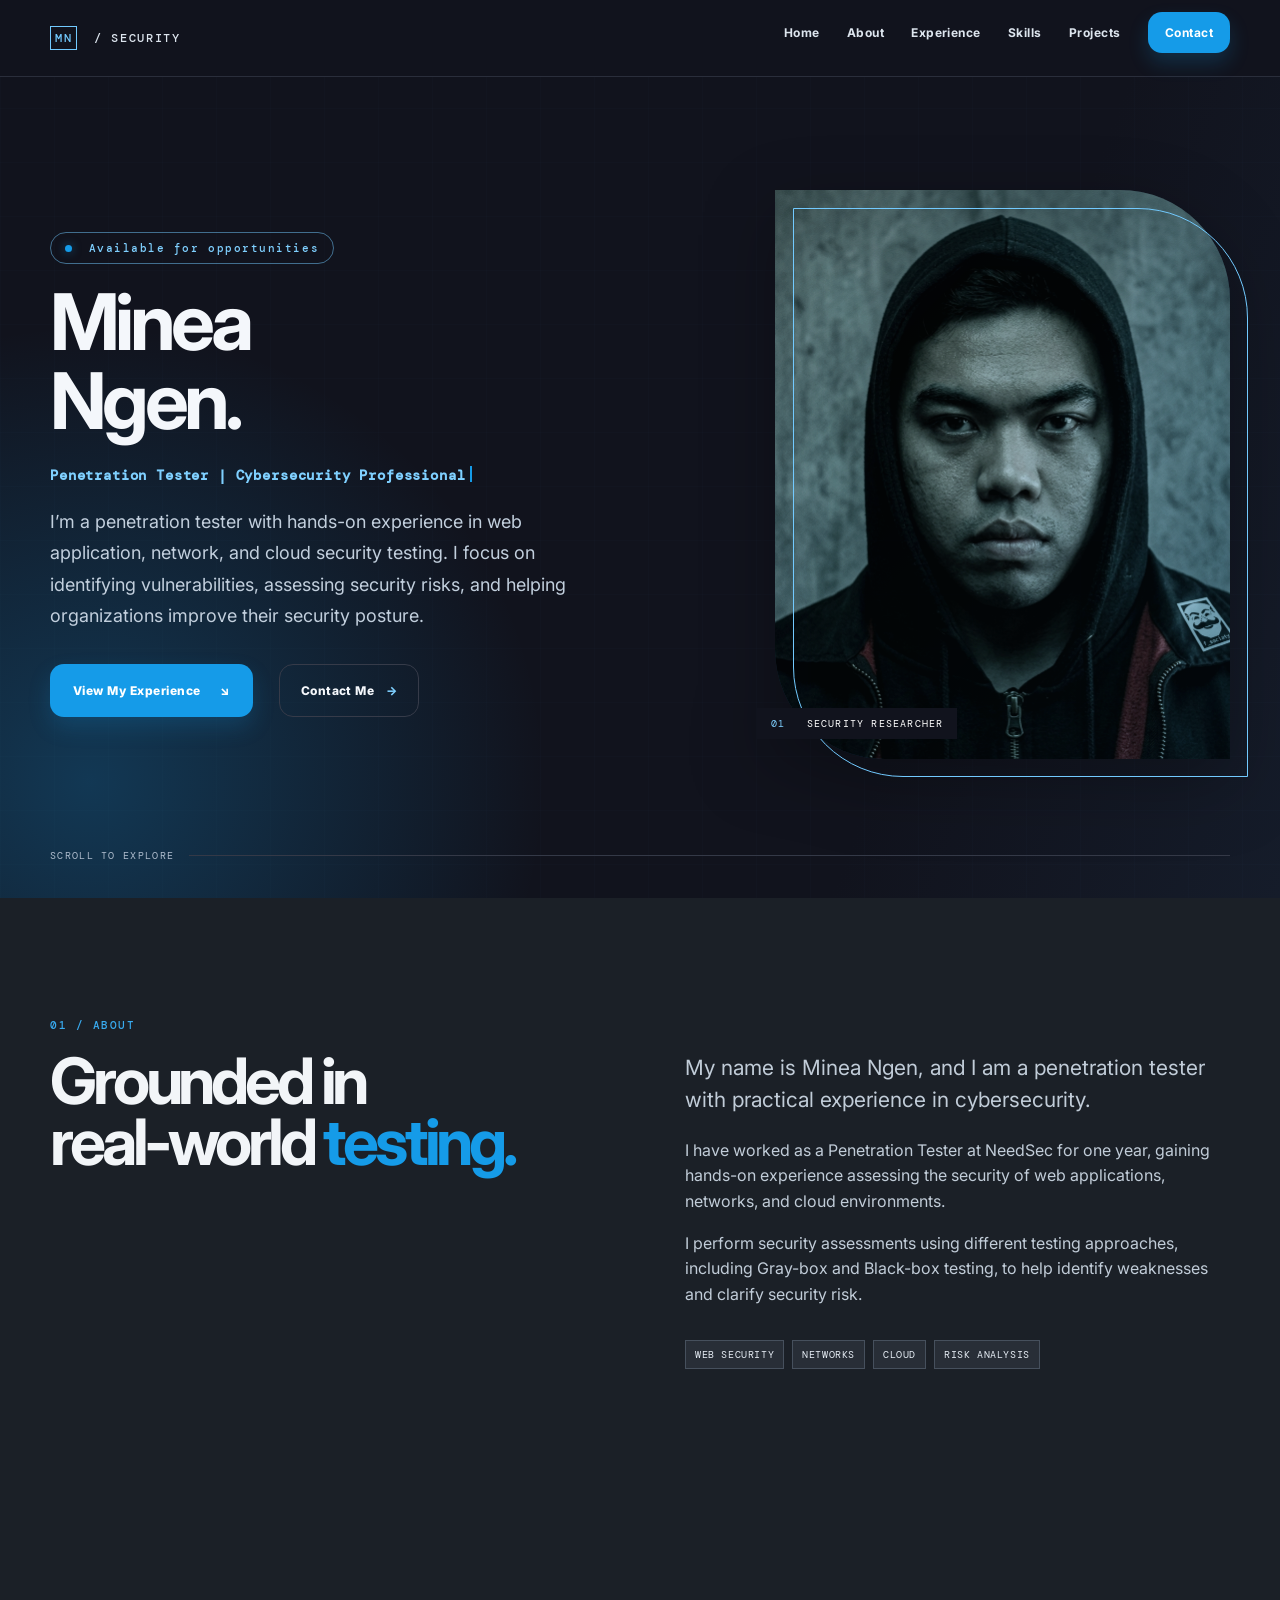
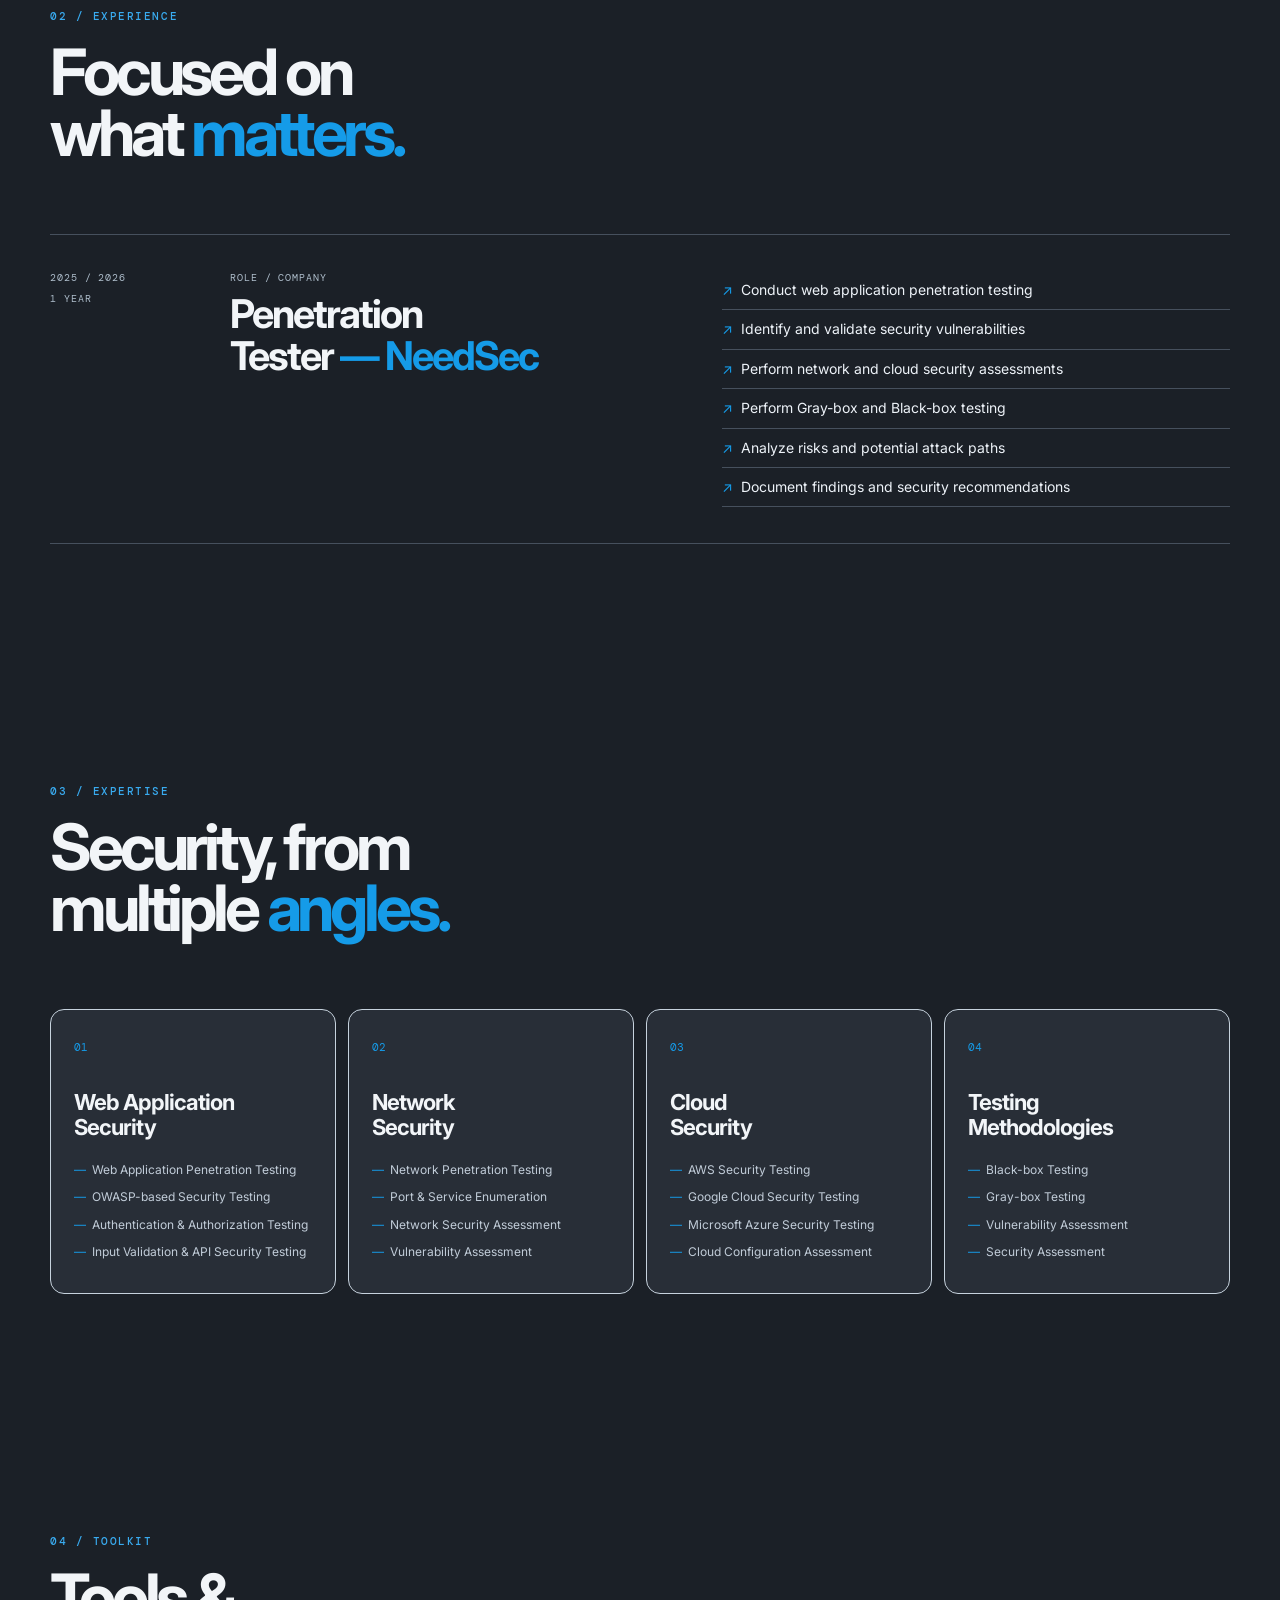
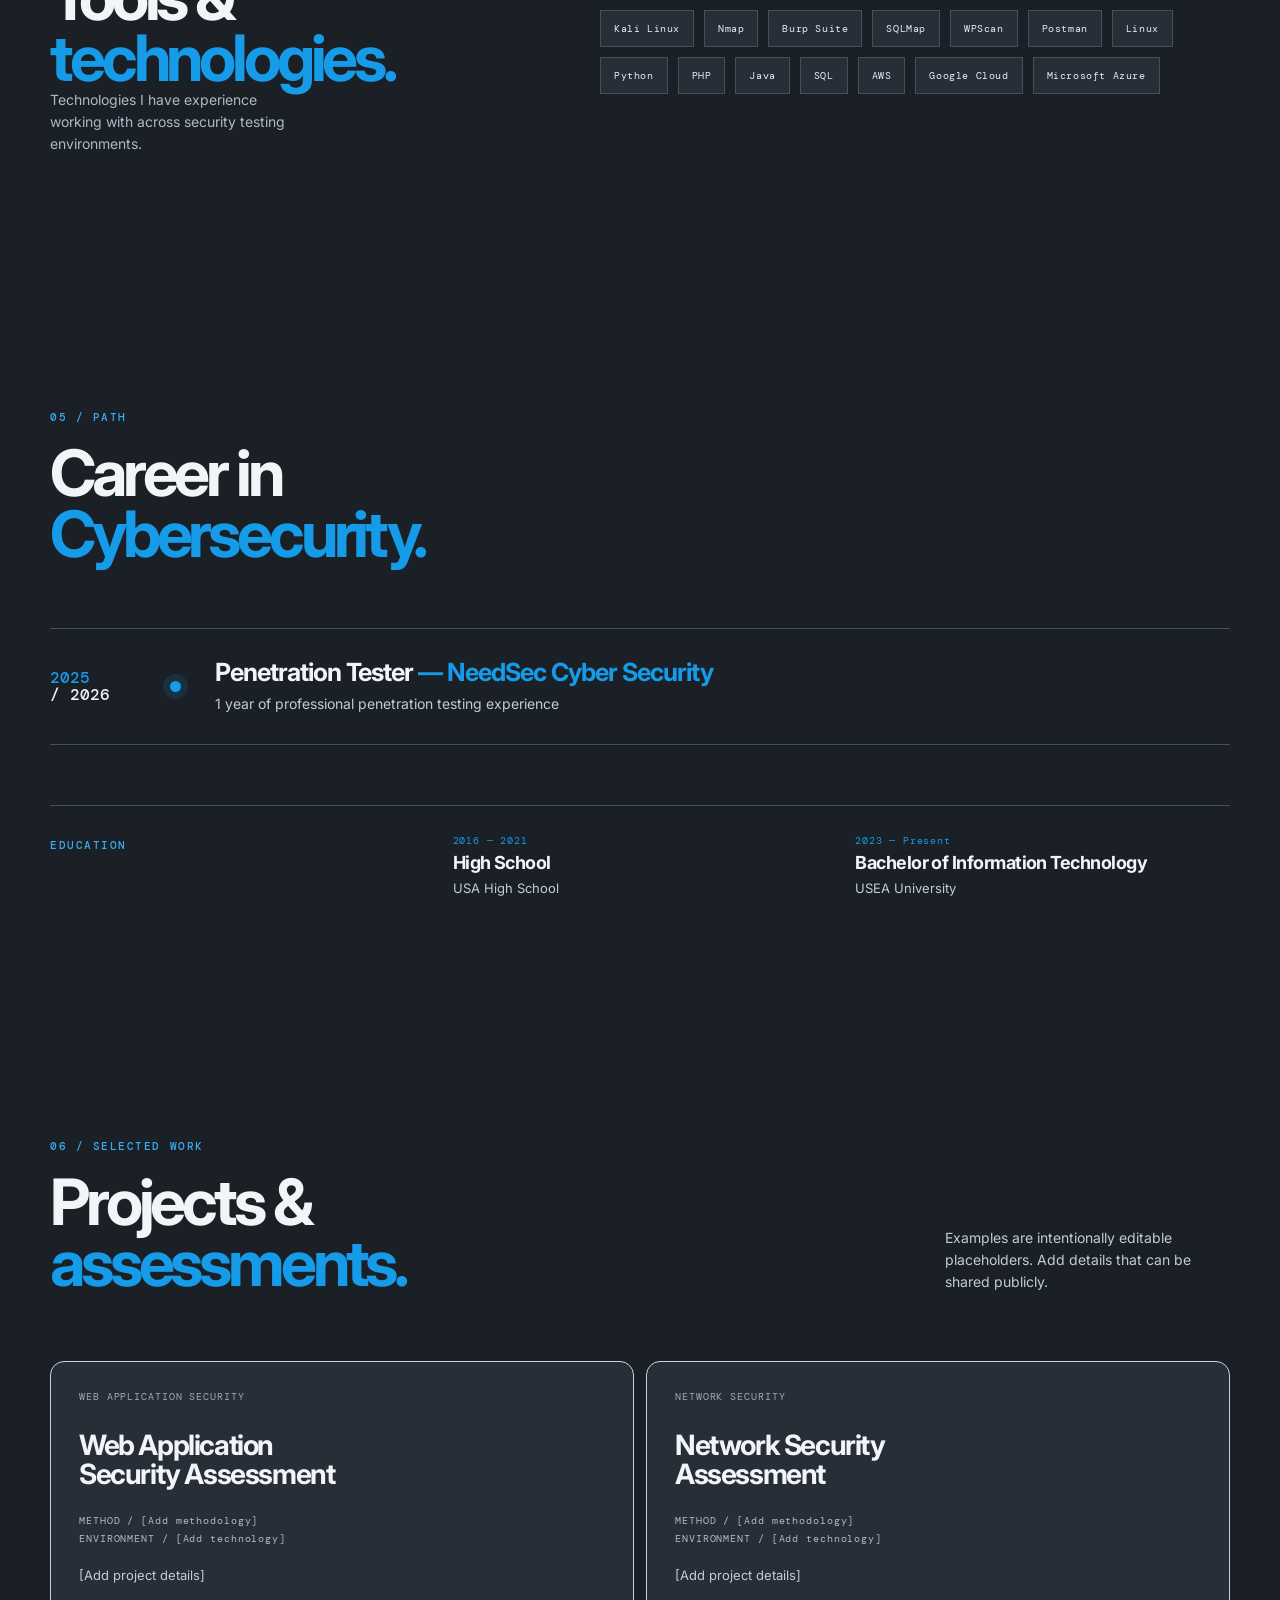
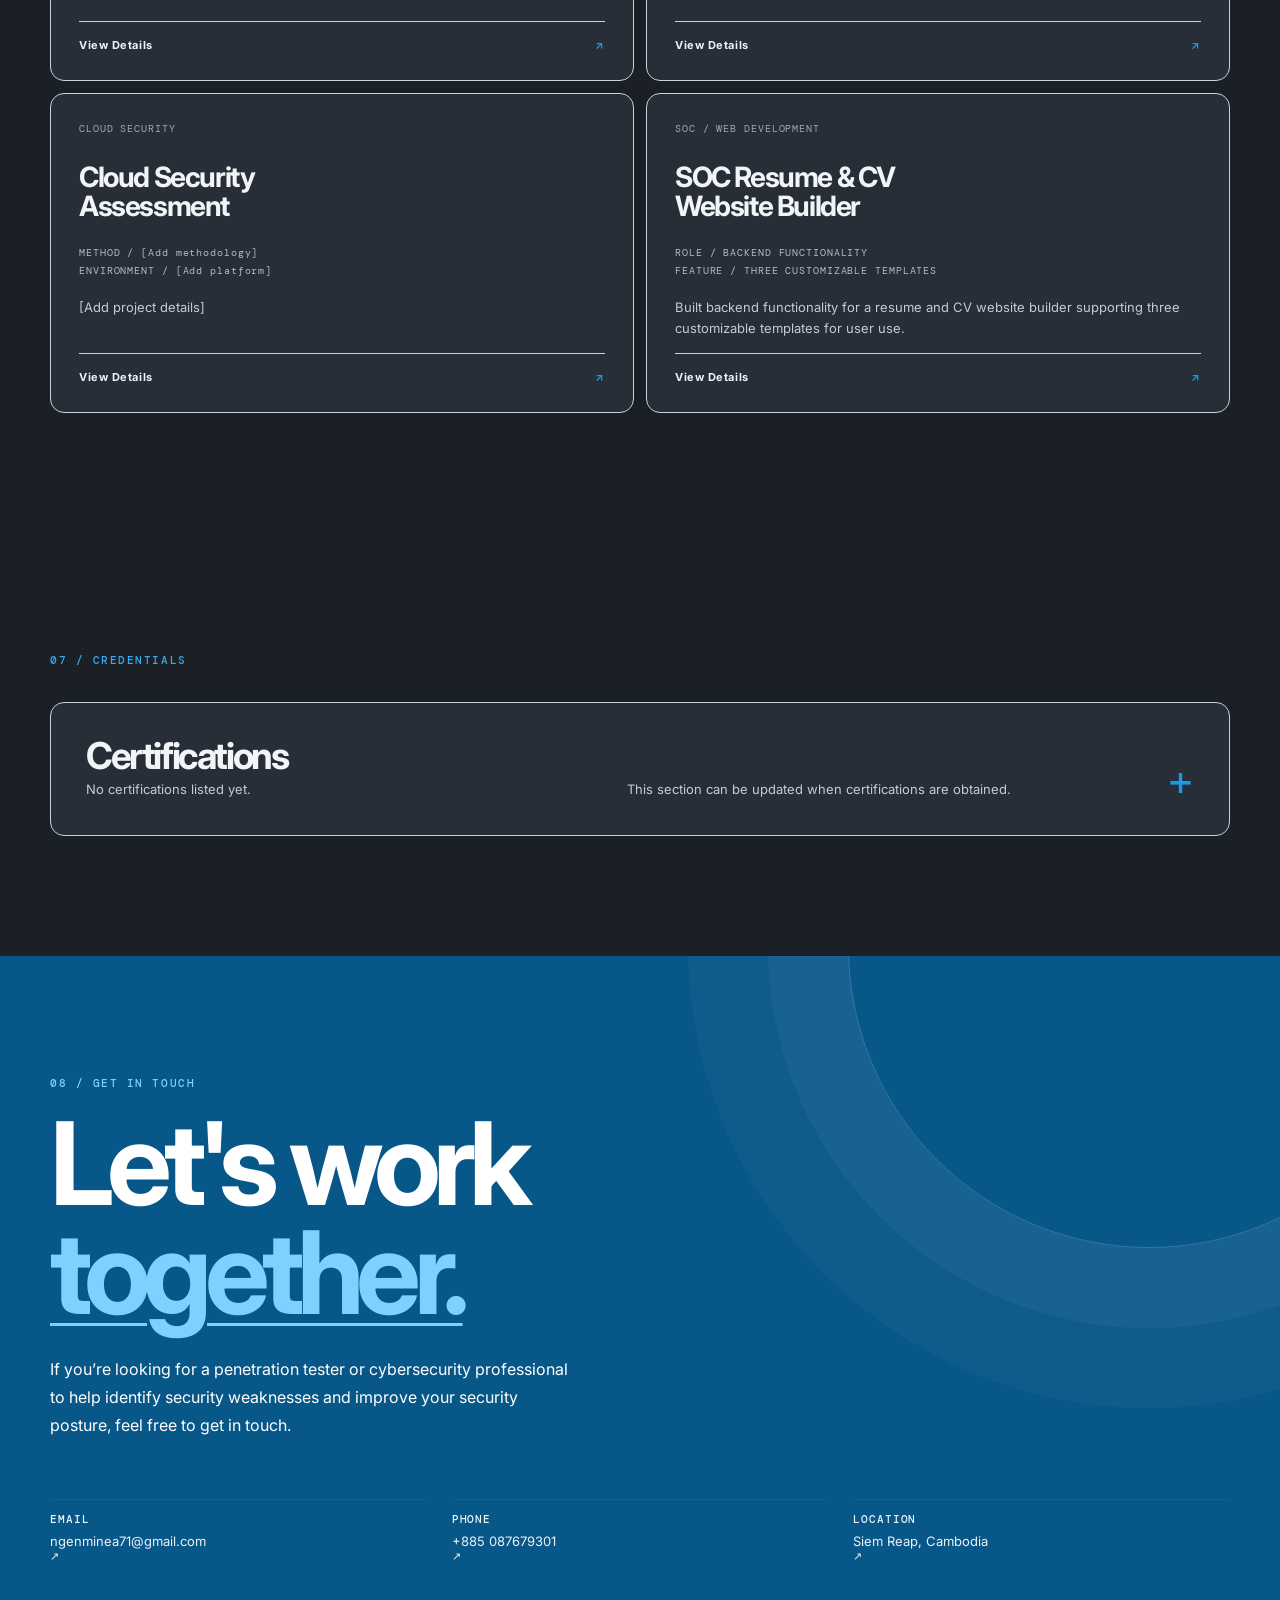
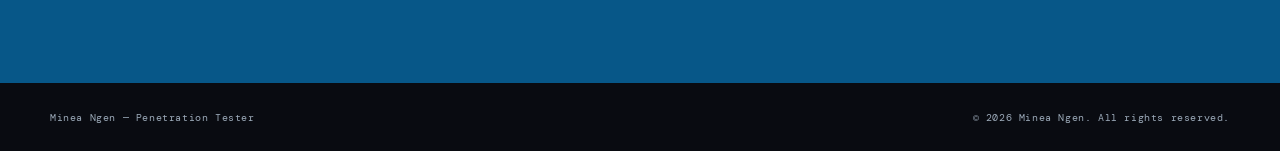
==== index.html @ e543f8f2 "Initial commit" ====
<!doctype html>
<html lang="en">
<head>
  <meta charset="utf-8">
  <meta name="viewport" content="width=device-width, initial-scale=1">
  <meta name="description" content="Minea Ngen — Penetration Tester and Cybersecurity Professional.">
  <title>Minea Ngen | Penetration Tester</title>
  <link rel="preconnect" href="https://fonts.googleapis.com">
  <link rel="preconnect" href="https://fonts.gstatic.com" crossorigin>
  <link href="https://fonts.googleapis.com/css2?family=DM+Mono:wght@400;500&family=Inter:wght@400;500;600;700;800&display=swap" rel="stylesheet">
  <link rel="stylesheet" href="css/style.css">
</head>
<body>
  <a class="skip-link" href="#main">Skip to content</a>
  <header class="site-header">
    <nav class="nav container" aria-label="Primary navigation">
      <a class="brand" href="#home" aria-label="Minea Ngen home"><span>MN</span> / SECURITY</a>
      <button class="menu-toggle" aria-expanded="false" aria-controls="nav-links"><span></span><span></span><span></span><span class="sr-only">Open navigation</span></button>
      <div class="nav-links" id="nav-links">
        <a class="active" href="index.html">Home</a><a href="about/">About</a><a href="experience/">Experience</a><a href="skills/">Skills</a><a href="projects/">Projects</a><a href="contact/">Contact</a>
      </div>
    </nav>
  </header>

  <main id="main">
    <section id="home" class="hero">
      <div class="hero-grid container">
        <div class="hero-copy reveal">
          <p class="eyebrow"><span class="status-dot"></span> Available for opportunities</p>
          <h1>Minea<br><em>Ngen.</em></h1>
          <p class="role"><span id="typed-role">Penetration Tester</span><span class="cursor" aria-hidden="true"></span></p>
          <p class="intro">I’m a penetration tester with hands-on experience in web application, network, and cloud security testing. I focus on identifying vulnerabilities, assessing security risks, and helping organizations improve their security posture.</p>
          <div class="hero-actions"><a class="button primary" href="#experience">View My Experience <span>↘</span></a><a class="button text-button" href="#contact">Contact Me <span>→</span></a></div>
        </div>
        <figure class="analyst-photo reveal">
          <img src="assets/minea-ngen-portrait.jpg" alt="Minea Ngen, Penetration Tester">
          <figcaption><span>01</span> SECURITY RESEARCHER</figcaption>
        </figure>
      </div>
      <div class="hero-rule container"><span>SCROLL TO EXPLORE</span><i></i></div>
    </section>

    <section id="about" class="section about"><div class="container split">
      <div class="section-heading reveal"><p class="eyebrow">01 / ABOUT</p><h2>Grounded in<br>real-world <em>testing.</em></h2></div>
      <div class="about-content reveal"><p class="lead">My name is Minea Ngen, and I am a penetration tester with practical experience in cybersecurity.</p><p>I have worked as a Penetration Tester at NeedSec for one year, gaining hands-on experience assessing the security of web applications, networks, and cloud environments.</p><p>I perform security assessments using different testing approaches, including Gray-box and Black-box testing, to help identify weaknesses and clarify security risk.</p><div class="about-tags"><span>WEB SECURITY</span><span>NETWORKS</span><span>CLOUD</span><span>RISK ANALYSIS</span></div></div>
    </div></section>

    <section id="experience" class="section surface"><div class="container">
      <div class="section-heading reveal"><p class="eyebrow">02 / EXPERIENCE</p><h2>Focused on<br>what <em>matters.</em></h2></div>
      <article class="experience-card reveal"><div class="experience-meta"><span>2025 / 2026</span><span>1 YEAR</span></div><div class="experience-title"><p class="mono">ROLE / COMPANY</p><h3>Penetration<br>Tester <em>— NeedSec</em></h3></div><ul class="responsibilities"><li>Conduct web application penetration testing</li><li>Identify and validate security vulnerabilities</li><li>Perform network and cloud security assessments</li><li>Perform Gray-box and Black-box testing</li><li>Analyze risks and potential attack paths</li><li>Document findings and security recommendations</li></ul></article>
    </div></section>

    <section id="skills" class="section"><div class="container"><div class="section-heading reveal"><p class="eyebrow">03 / EXPERTISE</p><h2>Security, from<br>multiple <em>angles.</em></h2></div>
      <div class="skills-grid">
        <article class="skill-card reveal"><span class="card-number">01</span><h3>Web Application<br>Security</h3><ul><li>Web Application Penetration Testing</li><li>OWASP-based Security Testing</li><li>Authentication &amp; Authorization Testing</li><li>Input Validation &amp; API Security Testing</li></ul></article>
        <article class="skill-card reveal"><span class="card-number">02</span><h3>Network<br>Security</h3><ul><li>Network Penetration Testing</li><li>Port &amp; Service Enumeration</li><li>Network Security Assessment</li><li>Vulnerability Assessment</li></ul></article>
        <article class="skill-card reveal"><span class="card-number">03</span><h3>Cloud<br>Security</h3><ul><li>AWS Security Testing</li><li>Google Cloud Security Testing</li><li>Microsoft Azure Security Testing</li><li>Cloud Configuration Assessment</li></ul></article>
        <article class="skill-card reveal"><span class="card-number">04</span><h3>Testing<br>Methodologies</h3><ul><li>Black-box Testing</li><li>Gray-box Testing</li><li>Vulnerability Assessment</li><li>Security Assessment</li></ul></article>
      </div>
    </div></section>

    <section class="section tools surface"><div class="container"><div class="tools-intro reveal"><p class="eyebrow">04 / TOOLKIT</p><h2>Tools &amp;<br><em>technologies.</em></h2><p>Technologies I have experience working with across security testing environments.</p></div><div class="tool-list reveal"><span>Kali Linux</span><span>Nmap</span><span>Burp Suite</span><span>SQLMap</span><span>WPScan</span><span>Postman</span><span>Linux</span><span>Python</span><span>PHP</span><span>Java</span><span>SQL</span><span>AWS</span><span>Google Cloud</span><span>Microsoft Azure</span></div></div></section>

    <section class="section career"><div class="container"><div class="section-heading reveal"><p class="eyebrow">05 / PATH</p><h2>Career in<br><em>Cybersecurity.</em></h2></div><div class="career-line reveal"><div class="career-year">2025<br><span>/ 2026</span></div><div class="line-dot"></div><div><h3>Penetration Tester <em>— NeedSec Cyber Security</em></h3><p>1 year of professional penetration testing experience</p></div></div><div class="education-grid reveal"><p class="eyebrow">EDUCATION</p><div><p class="education-year">2016 — 2021</p><h3>High School</h3><p>USA High School</p></div><div><p class="education-year">2023 — Present</p><h3>Bachelor of Information Technology</h3><p>USEA University</p></div></div></div></section>

    <section id="projects" class="section surface"><div class="container"><div class="section-heading row-heading reveal"><div><p class="eyebrow">06 / SELECTED WORK</p><h2>Projects &amp;<br><em>assessments.</em></h2></div><p>Examples are intentionally editable placeholders. Add details that can be shared publicly.</p></div><div class="projects-grid">
      <article class="project-card reveal"><p class="project-type">WEB APPLICATION SECURITY</p><h3>Web Application<br>Security Assessment</h3><div class="project-info"><span>METHOD / [Add methodology]</span><span>ENVIRONMENT / [Add technology]</span></div><p>[Add project details]</p><button type="button" class="details-button" data-project="Web Application Security Assessment">View Details <span>↗</span></button></article>
      <article class="project-card reveal"><p class="project-type">NETWORK SECURITY</p><h3>Network Security<br>Assessment</h3><div class="project-info"><span>METHOD / [Add methodology]</span><span>ENVIRONMENT / [Add technology]</span></div><p>[Add project details]</p><button type="button" class="details-button" data-project="Network Security Assessment">View Details <span>↗</span></button></article>
      <article class="project-card reveal"><p class="project-type">CLOUD SECURITY</p><h3>Cloud Security<br>Assessment</h3><div class="project-info"><span>METHOD / [Add methodology]</span><span>ENVIRONMENT / [Add platform]</span></div><p>[Add project details]</p><button type="button" class="details-button" data-project="Cloud Security Assessment">View Details <span>↗</span></button></article>
      <article class="project-card reveal"><p class="project-type">SOC / WEB DEVELOPMENT</p><h3>SOC Resume &amp; CV<br>Website Builder</h3><div class="project-info"><span>ROLE / BACKEND FUNCTIONALITY</span><span>FEATURE / THREE CUSTOMIZABLE TEMPLATES</span></div><p>Built backend functionality for a resume and CV website builder supporting three customizable templates for user use.</p><button type="button" class="details-button" data-project="SOC Resume &amp; CV Website Builder">View Details <span>↗</span></button></article>
    </div></div></section>

    <section class="section certifications"><div class="container reveal"><p class="eyebrow">07 / CREDENTIALS</p><div class="cert-box"><div><h2>Certifications</h2><p>No certifications listed yet.</p></div><p>This section can be updated when certifications are obtained.</p><span class="cert-mark">+</span></div></div></section>
    <section id="contact" class="contact"><div class="container reveal"><p class="eyebrow">08 / GET IN TOUCH</p><h2>Let's work<br><em>together.</em></h2><p>If you’re looking for a penetration tester or cybersecurity professional to help identify security weaknesses and improve your security posture, feel free to get in touch.</p><div class="contact-links"><a href="mailto:ngenminea71@gmail.com">EMAIL <span>ngenminea71@gmail.com</span> ↗</a><a href="tel:+885087679301">PHONE <span>+885 087679301</span> ↗</a><a href="#contact">LOCATION <span>Siem Reap, Cambodia</span> ↗</a></div></div></section>
  </main>
  <footer><div class="container"><span>Minea Ngen — Penetration Tester</span><span>© 2026 Minea Ngen. All rights reserved.</span></div></footer>
  <dialog id="project-dialog"><button class="dialog-close" aria-label="Close dialog">×</button><p class="eyebrow">PROJECT DETAILS</p><h2 id="dialog-title">Project</h2><p>Project information is ready to be added. Replace the placeholder text in <code>index.html</code> with details that are appropriate to share publicly.</p></dialog>
  <script src="js/script.js"></script>
</body>
</html>
---- css/style.css ----
:root{--ink:#101614;--paper:#e9eee9;--muted:#9aa69e;--line:rgba(233,238,233,.16);--accent:#b7ff43;--accent-dark:#1b280a;--surface:#17201d;--mono:'DM Mono',monospace;--sans:'Manrope',sans-serif}*{box-sizing:border-box}html{scroll-behavior:smooth}body{margin:0;background:var(--ink);color:var(--paper);font-family:var(--sans);line-height:1.6}.container{width:min(1180px,calc(100% - 48px));margin:auto}.skip-link{position:fixed;top:-100px;left:16px;z-index:20;background:var(--accent);color:#111;padding:8px 12px}.skip-link:focus{top:16px}.site-header{position:fixed;z-index:10;top:0;width:100%;border-bottom:1px solid transparent;background:linear-gradient(to bottom,rgba(16,22,20,.96),rgba(16,22,20,.75) 72%,transparent);transition:.25s}.site-header.scrolled{border-color:var(--line);backdrop-filter:blur(12px)}.nav{height:76px;display:flex;align-items:center;justify-content:space-between}.brand,.nav-links a{color:var(--paper);text-decoration:none}.brand{font:500 12px var(--mono);letter-spacing:.14em}.brand span{color:var(--accent);border:1px solid var(--accent);padding:3px 4px;margin-right:8px}.nav-links{display:flex;gap:27px}.nav-links a{font-size:12px;font-weight:700;letter-spacing:.04em;position:relative}.nav-links a::after{content:"";position:absolute;width:0;left:0;bottom:-8px;height:1px;background:var(--accent);transition:.2s}.nav-links a:hover::after,.nav-links a.active::after{width:100%}.menu-toggle{display:none;background:none;border:0;padding:8px}.menu-toggle span:not(.sr-only){display:block;width:22px;height:1px;background:var(--paper);margin:5px}.sr-only{position:absolute;width:1px;height:1px;overflow:hidden;clip:rect(0 0 0 0)}.hero{min-height:780px;padding:165px 0 36px;overflow:hidden;position:relative;background:radial-gradient(circle at 82% 32%,#253424 0,transparent 28%),linear-gradient(110deg,#101614 0%,#101614 63%,#16221d 100%)}.hero::before{content:"";position:absolute;inset:0;background-image:linear-gradient(rgba(183,255,67,.035) 1px,transparent 1px),linear-gradient(90deg,rgba(183,255,67,.035) 1px,transparent 1px);background-size:54px 54px;mask-image:linear-gradient(to right,black,transparent 90%)}.hero-grid{display:grid;grid-template-columns:1fr 1fr;gap:70px;align-items:center;position:relative}.eyebrow{color:var(--accent);font:500 11px var(--mono);letter-spacing:.14em;margin:0 0 19px}.status-dot{display:inline-block;width:7px;height:7px;border-radius:50%;background:var(--accent);margin-right:8px;box-shadow:0 0 10px var(--accent)}h1,h2,h3,p{margin-top:0}h1,h2{font-weight:700;line-height:.95;letter-spacing:-.065em}h1{font-size:clamp(72px,9vw,134px);margin:0 0 25px}h1 em,h2 em,h3 em{font-style:normal;color:var(--accent)}.role{font:500 14px var(--mono);letter-spacing:.06em;margin-bottom:22px}.cursor{display:inline-block;height:1.1em;border-left:2px solid var(--accent);vertical-align:-2px;margin-left:5px;animation:blink 1s step-end infinite}.intro{color:#c2cbc4;max-width:590px;font-size:16px;line-height:1.8}.hero-actions{display:flex;gap:26px;align-items:center;margin-top:32px}.button{font-size:12px;font-weight:800;text-decoration:none;letter-spacing:.04em}.primary{background:var(--accent);padding:13px 18px;color:#14200a;transition:.2s}.primary:hover{transform:translateY(-3px);box-shadow:0 8px 25px rgba(183,255,67,.2)}.primary span{margin-left:16px}.text-button{color:var(--paper)}.text-button span{color:var(--accent);margin-left:8px}.terminal-wrap{position:relative;padding:20px 0 37px}.terminal-glow{position:absolute;inset:20% 3% 0;background:var(--accent);filter:blur(80px);opacity:.1}.terminal{position:relative;background:#0b100e;border:1px solid rgba(183,255,67,.35);box-shadow:20px 20px 0 rgba(183,255,67,.06);font:13px/1.9 var(--mono)}.terminal-top{height:41px;padding:0 14px;border-bottom:1px solid var(--line);display:flex;align-items:center;gap:15px;color:#b6c2b8;font-size:10px}.terminal-dots{display:flex;gap:5px}.terminal-dots i{width:7px;height:7px;border-radius:50%;background:#6b756c}.terminal-dots i:first-child{background:var(--accent)}.terminal-state{margin-left:auto;color:var(--accent);font-size:9px}.terminal-body{padding:26px;color:#d9e4db}.terminal-body p{margin:0 0 7px}.terminal-body b{color:var(--accent);font-weight:500}.terminal-body p span:not(.ok){color:#79b8ff}.muted{color:#809187}.ok{color:var(--accent);margin-right:7px}.blink{border-left:6px solid var(--accent);animation:blink 1s step-end infinite}.terminal-label{position:absolute;bottom:0;left:-12px;font:10px var(--mono);letter-spacing:.12em}.terminal-label span{color:var(--accent);margin-right:14px}.hero-rule{display:flex;align-items:center;gap:15px;position:relative;margin-top:90px;font:10px var(--mono);letter-spacing:.13em;color:#b9c4bc}.hero-rule i{height:1px;flex:1;background:var(--line)}.section{padding:130px 0}.split{display:grid;grid-template-columns:1fr 1fr;gap:90px}.section-heading h2{font-size:clamp(45px,5vw,72px);margin:0}.about-content{max-width:545px;padding-top:34px;color:#aeb9b1}.about-content .lead{font-size:21px;line-height:1.55;color:var(--paper)}.about-tags{display:flex;flex-wrap:wrap;gap:8px;margin-top:33px}.about-tags span,.tool-list span{font:10px var(--mono);letter-spacing:.06em;border:1px solid var(--line);padding:7px 9px;color:#d3ddd5}.surface{background:var(--surface)}.experience-card{display:grid;grid-template-columns:150px 1fr 1.1fr;gap:30px;margin-top:70px;border-top:1px solid var(--line);border-bottom:1px solid var(--line);padding:36px 0}.experience-meta,.mono,.project-type,.project-info{font:10px var(--mono);letter-spacing:.09em;color:var(--muted)}.experience-meta span{display:block;margin-bottom:8px}.experience-title h3{font-size:clamp(27px,3.1vw,43px);line-height:1.05;letter-spacing:-.05em;margin:7px 0}.responsibilities{margin:0;padding:0;list-style:none}.responsibilities li{border-bottom:1px solid var(--line);padding:8px 0 8px 19px;position:relative;font-size:14px}.responsibilities li::before{content:'↗';color:var(--accent);position:absolute;left:0}.skills-grid{display:grid;grid-template-columns:repeat(4,1fr);gap:12px;margin-top:70px}.skill-card{border:1px solid var(--line);padding:23px;min-height:285px;transition:.25s;position:relative}.skill-card:hover,.project-card:hover{border-color:var(--accent);transform:translateY(-5px);background:#19231e}.card-number{font:11px var(--mono);color:var(--accent)}.skill-card h3{font-size:22px;line-height:1.15;letter-spacing:-.045em;margin:31px 0 20px}.skill-card ul{padding:0;margin:0;list-style:none;color:#aeb9b1;font-size:12px;line-height:1.6}.skill-card li{margin:8px 0}.skill-card li::before{content:'—';color:var(--accent);margin-right:6px}.tools .container{display:grid;grid-template-columns:1fr 1.4fr;gap:100px}.tools-intro h2{font-size:clamp(45px,5vw,65px);margin:0}.tools-intro>p:last-child{color:var(--muted);font-size:14px;max-width:260px}.tool-list{display:flex;flex-wrap:wrap;align-content:center;gap:10px}.tool-list span{padding:11px 13px;transition:.2s}.tool-list span:hover{border-color:var(--accent);color:var(--accent)}.career-line{display:grid;grid-template-columns:120px 45px 1fr;align-items:center;margin-top:64px;padding:28px 0;border-top:1px solid var(--line);border-bottom:1px solid var(--line)}.career-year{font:500 16px var(--mono);color:var(--accent);line-height:1.1}.career-year span{color:#d6dfd7}.line-dot{height:11px;width:11px;border-radius:50%;background:var(--accent);box-shadow:0 0 0 7px rgba(183,255,67,.1)}.career-line h3{font-size:25px;line-height:1.2;letter-spacing:-.04em;margin:0 0 6px}.career-line p{color:var(--muted);margin:0;font-size:14px}.row-heading{display:flex;justify-content:space-between;align-items:end}.row-heading>p{color:var(--muted);font-size:14px;max-width:285px;margin-bottom:0}.projects-grid{display:grid;grid-template-columns:repeat(2,1fr);gap:12px;margin-top:67px}.project-card{padding:28px;border:1px solid var(--line);min-height:320px;display:flex;flex-direction:column;transition:.25s}.project-type{color:var(--accent);margin-bottom:28px}.project-card h3{font-size:28px;line-height:1.05;letter-spacing:-.05em;margin-bottom:25px}.project-info{display:flex;flex-direction:column;gap:5px;margin-bottom:20px}.project-card>p:not(.project-type){color:var(--muted);font-size:13px}.details-button{font:700 11px var(--sans);letter-spacing:.05em;color:var(--paper);background:transparent;border:0;border-top:1px solid var(--line);text-align:left;padding:16px 0 0;margin-top:auto;cursor:pointer}.details-button span{color:var(--accent);float:right}.certifications{padding-bottom:80px}.cert-box{margin-top:35px;border:1px solid var(--line);padding:35px;display:grid;grid-template-columns:1fr 1fr auto;align-items:end;gap:30px}.cert-box h2{font-size:37px;margin:0}.cert-box p{margin:6px 0 0;color:var(--muted);font-size:13px}.cert-box>p{margin:0}.cert-mark{font:45px var(--mono);color:var(--accent);line-height:.7}.contact{padding:120px 0;background:var(--accent);color:#15200c}.contact .eyebrow{color:#38500e}.contact h2{font-size:clamp(65px,9vw,125px);margin:0 0 28px}.contact h2 em{color:#15200c;text-decoration:underline;text-decoration-thickness:3px;text-underline-offset:9px}.contact>.container>p:not(.eyebrow){max-width:530px;font-size:16px;line-height:1.75}.contact-links{display:grid;grid-template-columns:repeat(3,1fr);gap:25px;margin-top:60px}.contact-links a{border-top:1px solid rgba(21,32,12,.35);padding-top:12px;color:#15200c;text-decoration:none;font:500 11px var(--mono);letter-spacing:.08em}.contact-links span{display:block;font:13px var(--sans);letter-spacing:0;margin-top:7px;overflow-wrap:anywhere}footer{background:#0a0f0d;color:#9ca9a0;font:10px var(--mono);letter-spacing:.06em}footer .container{height:68px;display:flex;justify-content:space-between;align-items:center}dialog{color:var(--paper);background:#1a231f;border:1px solid var(--accent);max-width:440px;padding:35px;box-shadow:0 18px 80px #000}dialog::backdrop{background:rgba(0,0,0,.75)}dialog h2{font-size:35px;margin:0 0 15px}dialog p:not(.eyebrow){color:#c5d0c7}.dialog-close{position:absolute;right:12px;top:7px;color:var(--paper);background:none;border:0;font-size:26px;cursor:pointer}@keyframes blink{50%{opacity:0}}.reveal{opacity:0;transform:translateY(20px);transition:opacity .65s ease,transform .65s ease}.reveal.visible{opacity:1;transform:none}@media(max-width:780px){.container{width:min(100% - 36px,620px)}.nav{height:65px}.menu-toggle{display:block;z-index:2}.nav-links{position:absolute;left:0;right:0;top:0;padding:78px 18px 23px;background:#101614;border-bottom:1px solid var(--line);display:none;flex-direction:column;gap:18px}.nav-links.open{display:flex}.hero{min-height:auto;padding:130px 0 32px}.hero-grid,.split,.tools .container{grid-template-columns:1fr;gap:45px}.hero h1{font-size:76px}.terminal-wrap{max-width:520px;width:100%;justify-self:center}.hero-rule{margin-top:48px}.section{padding:85px 0}.about-content{padding-top:0}.experience-card{grid-template-columns:1fr;gap:16px;margin-top:45px}.experience-meta{display:flex;gap:20px}.skills-grid{grid-template-columns:repeat(2,1fr);margin-top:45px}.skill-card{min-height:250px}.tools .container{gap:35px}.career-line{grid-template-columns:75px 34px 1fr;margin-top:42px}.row-heading{display:block}.row-heading>p{margin-top:25px}.projects-grid{grid-template-columns:1fr;margin-top:45px}.cert-box{grid-template-columns:1fr;gap:16px;padding:27px}.cert-mark{display:none}.contact{padding:85px 0}.contact-links{grid-template-columns:1fr;gap:18px;margin-top:40px}footer .container{height:auto;padding:20px 0;gap:10px;align-items:flex-start;flex-direction:column}}@media(max-width:430px){.skills-grid{grid-template-columns:1fr}.hero-actions{gap:18px;align-items:flex-start;flex-direction:column}.terminal{font-size:10px}.terminal-body{padding:17px}.contact h2{font-size:63px}}
.analyst-photo{width:min(100%,420px);margin:0;justify-self:end;position:relative;padding-bottom:34px}.analyst-photo::before{content:"";position:absolute;z-index:2;inset:0 0 34px;border-radius:50%;background:linear-gradient(135deg,rgba(16,22,20,.18),rgba(16,22,20,.58))}.analyst-photo::after{content:"";position:absolute;inset:12px -12px 46px 12px;border:1px solid rgba(183,255,67,.46);border-radius:50%}.analyst-photo img{position:relative;z-index:1;width:100%;aspect-ratio:1;height:auto;display:block;object-fit:cover;object-position:center 25%;border-radius:50%;opacity:.62;filter:saturate(.58) contrast(1.03)}.analyst-photo figcaption{position:absolute;z-index:3;bottom:0;left:-12px;background:var(--ink);padding:6px 12px;font:10px var(--mono);letter-spacing:.12em}.analyst-photo figcaption span{color:var(--accent);margin-right:14px}@media(max-width:780px){.analyst-photo{width:min(100%,420px);justify-self:center}}@media(max-width:430px){.analyst-photo{width:min(100%,330px)}}
.education-grid{margin:60px 0 0;padding-top:28px;border-top:1px solid var(--line);display:grid;grid-template-columns:1fr 1fr 1fr;gap:28px}.education-grid .eyebrow{margin:4px 0}.education-grid h3{font-size:18px;line-height:1.2;letter-spacing:-.03em;margin:5px 0}.education-grid p:not(.eyebrow):not(.education-year){margin:0;color:var(--muted);font-size:13px}.education-year{font:10px var(--mono);letter-spacing:.08em;color:var(--accent);margin:0}@media(max-width:780px){.education-grid{grid-template-columns:1fr;gap:22px;margin-top:42px}}
/* Light-blue editorial portfolio theme */
:root{--ink:#10243f;--paper:#f7fbff;--muted:#5c6d80;--line:#c9d9e8;--accent:#159be8;--surface:#eaf4fb;--blue-deep:#075788;--mono:'DM Mono',monospace;--sans:'Manrope',sans-serif}body{background:var(--paper);color:var(--ink)}.site-header{background:rgba(247,251,255,.93);border-bottom:1px solid transparent}.site-header.scrolled{border-color:var(--line);box-shadow:0 5px 20px rgba(16,36,63,.05)}.brand,.nav-links a{color:var(--ink)}.brand span{color:var(--accent);border-color:var(--accent)}.nav-links a::after{background:var(--accent)}.hero{min-height:740px;padding-top:154px;background:linear-gradient(120deg,#f7fbff 0%,#f7fbff 58%,#e2f2fd 58%,#e2f2fd 100%)}.hero::before{background-image:linear-gradient(rgba(21,155,232,.07) 1px,transparent 1px),linear-gradient(90deg,rgba(21,155,232,.07) 1px,transparent 1px);mask-image:none;opacity:.5}.eyebrow,.status-dot{color:var(--accent)}.status-dot{background:var(--accent);box-shadow:0 0 10px rgba(21,155,232,.5)}h1 em,h2 em,h3 em{color:var(--accent)}.intro{color:#4a6077}.role{color:var(--blue-deep)}.primary{background:var(--accent);color:#fff;border-radius:999px;padding:14px 21px}.primary:hover{box-shadow:0 8px 25px rgba(21,155,232,.22)}.text-button{color:var(--blue-deep)}.text-button span{color:var(--accent)}.hero-rule{color:#547089}.hero-rule i{background:var(--line)}.analyst-photo::before{background:linear-gradient(135deg,rgba(234,244,251,.05),rgba(21,155,232,.25))}.analyst-photo::after{border-color:var(--accent)}.analyst-photo img{opacity:.8;filter:saturate(.76) contrast(1.01)}.analyst-photo figcaption{background:var(--paper);color:var(--ink)}.analyst-photo figcaption span{color:var(--accent)}.section{padding:120px 0}.surface{background:var(--surface)}.about-content{color:#5c6d80}.about-content .lead{color:var(--ink)}.about-tags span,.tool-list span{color:var(--blue-deep);border-color:var(--line);background:#fff}.experience-card{border-color:var(--line)}.experience-meta,.mono,.project-type,.project-info{color:#58728a}.responsibilities li{border-color:var(--line)}.responsibilities li::before,.card-number{color:var(--accent)}.skill-card,.project-card{border-color:var(--line);background:#fff;border-radius:14px;box-shadow:0 5px 20px rgba(17,54,83,.035)}.skill-card:hover,.project-card:hover{border-color:var(--accent);background:#fff;box-shadow:0 16px 35px rgba(21,155,232,.12)}.skill-card ul{color:#5c6d80}.skill-card li::before{color:var(--accent)}.tool-list span:hover{border-color:var(--accent);color:var(--accent);background:#fff}.career-line,.education-grid{border-color:var(--line)}.career-year,.education-year{color:var(--accent)}.career-year span{color:var(--ink)}.line-dot{background:var(--accent);box-shadow:0 0 0 7px rgba(21,155,232,.12)}.career-line p,.row-heading>p,.project-card>p:not(.project-type),.cert-box p,.education-grid p:not(.eyebrow):not(.education-year){color:#5c6d80}.project-type{color:var(--accent)}.details-button{color:var(--blue-deep);border-color:var(--line)}.details-button span{color:var(--accent)}.cert-box{border-color:var(--line);background:#fff;border-radius:14px}.cert-mark{color:var(--accent)}.contact{background:var(--blue-deep);color:#fff;position:relative;overflow:hidden}.contact::after{content:"";position:absolute;width:600px;height:600px;right:-170px;top:-310px;border:1px solid rgba(255,255,255,.18);border-radius:50%;box-shadow:0 0 0 80px rgba(255,255,255,.04),0 0 0 160px rgba(255,255,255,.03)}.contact .container{position:relative;z-index:1}.contact .eyebrow{color:#7fd0ff}.contact h2 em{color:#7fd0ff}.contact-links a{color:#fff;border-color:rgba(255,255,255,.35)}footer{background:#091a2e;color:#a9c3d9}dialog{background:#fff;color:var(--ink);border-color:var(--accent)}dialog p:not(.eyebrow){color:#4a6077}.dialog-close{color:var(--ink)}@media(max-width:780px){.nav-links{background:var(--paper);border-color:var(--line)}.menu-toggle span:not(.sr-only){background:var(--ink)}.hero{padding-top:120px;background:linear-gradient(155deg,#f7fbff 0%,#f7fbff 62%,#e2f2fd 62%,#e2f2fd 100%)}}
/* Editorial hero portrait treatment */
.analyst-photo{width:min(100%,455px);padding:0;justify-self:end}.analyst-photo::before{inset:0;border-radius:0 110px 0 110px;background:linear-gradient(135deg,rgba(255,255,255,.05),rgba(21,155,232,.42));mix-blend-mode:multiply}.analyst-photo::after{z-index:3;inset:18px -18px -18px 18px;border-radius:0 110px 0 110px;border-color:rgba(21,155,232,.75)}.analyst-photo img{aspect-ratio:4/5;border-radius:0 110px 0 110px;object-position:center 22%;opacity:.9;filter:saturate(.72) contrast(1.02)}.analyst-photo figcaption{z-index:4;bottom:20px;left:-18px;background:var(--blue-deep);color:#fff;padding:9px 14px}.analyst-photo figcaption span{color:#7fd0ff}@media(max-width:780px){.analyst-photo{width:min(100%,420px);justify-self:center;margin-right:18px}.analyst-photo::after{inset:14px -14px -14px 14px}}@media(max-width:430px){.analyst-photo{width:min(100%,310px);margin-right:14px}.analyst-photo::after{inset:11px -11px -11px 11px}.analyst-photo figcaption{bottom:14px}}
/* NeedSec-inspired dark and orange portfolio palette */
:root{--ink:#f4f6f9;--paper:#101218;--muted:#aeb7c5;--line:#303540;--accent:#ff8508;--surface:#171a22;--blue-deep:#ff8508}.site-header,.site-header.scrolled{background:#12141d;border-color:#2d313b}.brand span{color:var(--accent);border-color:var(--accent)}.nav-links a::after{background:var(--accent)}.nav-links a:last-child{background:var(--accent);box-shadow:0 10px 22px rgba(255,133,8,.2)}.hero{background:radial-gradient(circle at 8% 88%,rgba(255,133,8,.23),transparent 32%),linear-gradient(110deg,#101218 0%,#101218 72%,#151820 100%)}.hero::before{background-image:linear-gradient(rgba(255,133,8,.07) 1px,transparent 1px),linear-gradient(90deg,rgba(255,133,8,.07) 1px,transparent 1px)}.hero .eyebrow{border-color:rgba(255,166,73,.5);color:#ffc26f}.hero .role{color:#ffc26f}.hero .primary{background:var(--accent);box-shadow:0 10px 22px rgba(255,133,8,.18)}.hero .text-button{border-color:#353944;color:#f4f6f9}.hero .text-button span{color:#ffc26f}.hero-rule{color:#abb5c2}.hero-rule i{background:#353944}.analyst-photo::before{background:linear-gradient(135deg,rgba(255,255,255,.03),rgba(255,133,8,.35))}.analyst-photo::after,.hero .analyst-photo::after{border-color:rgba(255,166,73,.8)}.analyst-photo figcaption{background:#101218}.analyst-photo figcaption span{color:#ffc26f}.surface{background:var(--surface)}.about-content,.skill-card ul,.career-line p,.row-heading>p,.project-card>p:not(.project-type),.cert-box p,.education-grid p:not(.eyebrow):not(.education-year){color:var(--muted)}.about-content .lead{color:var(--ink)}.about-tags span,.tool-list span{color:#e5eaf0;border-color:var(--line);background:#1b1e27}.experience-card,.career-line,.education-grid{border-color:var(--line)}.experience-meta,.mono,.project-type,.project-info{color:#aeb7c5}.responsibilities li{border-color:var(--line)}.responsibilities li::before,.card-number,.skill-card li::before,.career-year,.education-year,.project-type{color:#ffc26f}.skill-card,.project-card,.cert-box{background:#1a1d26;border-color:var(--line);box-shadow:none}.skill-card:hover,.project-card:hover{background:#1e222c;border-color:var(--accent);box-shadow:0 16px 35px rgba(0,0,0,.22)}.tool-list span:hover{color:#ffc26f;border-color:var(--accent);background:#1b1e27}.line-dot{background:var(--accent);box-shadow:0 0 0 7px rgba(255,133,8,.12)}.details-button{color:#f4f6f9;border-color:var(--line)}.details-button span,.cert-mark{color:#ffc26f}.contact{background:#11131a}.contact::after{border-color:rgba(255,166,73,.18);box-shadow:0 0 0 80px rgba(255,133,8,.04),0 0 0 160px rgba(255,133,8,.03)}.contact .eyebrow,.contact h2 em{color:#ffc26f}.contact-links a{color:#f4f6f9}.contact-links a{border-color:#414651}footer{background:#090b10;color:#aeb7c5}dialog{background:#1a1d26;color:#f4f6f9;border-color:var(--accent)}dialog p:not(.eyebrow){color:#c2cad4}.dialog-close{color:#f4f6f9}@media(max-width:780px){.nav-links{background:#12141d;border-color:#2d313b}.menu-toggle span:not(.sr-only){background:#f4f6f9}.hero{background:linear-gradient(155deg,#101218 0%,#101218 68%,#1b1b19 68%,#1b1b19 100%)}}
/* Restore the previous light-blue color system */
:root{--ink:#10243f;--paper:#f1f4f7;--muted:#5c6d80;--line:#c6d2dd;--accent:#159be8;--surface:#e4f0f8;--blue-deep:#075788}body{background:var(--paper);color:var(--ink)}.site-header,.site-header.scrolled{background:rgba(241,244,247,.96);border-color:var(--line)}.brand,.nav-links a{color:var(--ink)}.brand span{color:var(--accent);border-color:var(--accent)}.nav-links a::after{background:var(--accent)}.nav-links a:last-child{background:var(--accent);box-shadow:0 10px 22px rgba(21,155,232,.2)}.hero{background:radial-gradient(circle at 8% 88%,rgba(21,155,232,.20),transparent 32%),linear-gradient(110deg,#10243f 0%,#10243f 72%,#15334e 100%)}.hero::before{background-image:linear-gradient(rgba(114,202,255,.1) 1px,transparent 1px),linear-gradient(90deg,rgba(114,202,255,.1) 1px,transparent 1px)}.hero .eyebrow{border-color:rgba(114,202,255,.5);color:#7fd0ff}.hero .role{color:#7fd0ff}.hero .primary{background:var(--accent);box-shadow:0 10px 22px rgba(21,155,232,.18)}.hero .text-button{border-color:#496174;color:#f4f7fb}.hero .text-button span{color:#7fd0ff}.hero-rule{color:#c2d1df}.hero-rule i{background:#496174}.analyst-photo::before{background:linear-gradient(135deg,rgba(255,255,255,.03),rgba(21,155,232,.35))}.analyst-photo::after,.hero .analyst-photo::after{border-color:rgba(114,202,255,.8)}.analyst-photo figcaption{background:#10243f}.analyst-photo figcaption span{color:#7fd0ff}.surface{background:var(--surface)}.about-content,.skill-card ul,.career-line p,.row-heading>p,.project-card>p:not(.project-type),.cert-box p,.education-grid p:not(.eyebrow):not(.education-year){color:var(--muted)}.about-content .lead{color:var(--ink)}.about-tags span,.tool-list span{color:var(--blue-deep);border-color:var(--line);background:#fff}.experience-card,.career-line,.education-grid{border-color:var(--line)}.experience-meta,.mono,.project-type,.project-info{color:#58728a}.responsibilities li{border-color:var(--line)}.responsibilities li::before,.card-number,.skill-card li::before,.career-year,.education-year,.project-type{color:var(--accent)}.skill-card,.project-card,.cert-box{background:#fff;border-color:var(--line);box-shadow:0 5px 20px rgba(17,54,83,.035)}.skill-card:hover,.project-card:hover{background:#fff;border-color:var(--accent);box-shadow:0 16px 35px rgba(21,155,232,.12)}.tool-list span:hover{color:var(--accent);border-color:var(--accent);background:#fff}.line-dot{background:var(--accent);box-shadow:0 0 0 7px rgba(21,155,232,.12)}.details-button{color:var(--blue-deep);border-color:var(--line)}.details-button span,.cert-mark{color:var(--accent)}.contact{background:var(--blue-deep)}.contact::after{border-color:rgba(255,255,255,.18);box-shadow:0 0 0 80px rgba(255,255,255,.04),0 0 0 160px rgba(255,255,255,.03)}.contact .eyebrow,.contact h2 em{color:#7fd0ff}.contact-links a{color:#fff;border-color:rgba(255,255,255,.35)}footer{background:#091a2e;color:#a9c3d9}dialog{background:#fff;color:var(--ink);border-color:var(--accent)}dialog p:not(.eyebrow){color:#4a6077}.dialog-close{color:var(--ink)}@media(max-width:780px){.nav-links{background:var(--paper);border-color:var(--line)}.menu-toggle span:not(.sr-only){background:var(--ink)}.hero{background:linear-gradient(155deg,#10243f 0%,#10243f 68%,#164161 68%,#164161 100%)}}
/* Deep navy palette applied site-wide */
:root{--ink:#edf2f8;--paper:#10131d;--muted:#aeb9c8;--line:#29313f;--accent:#1f9ee8;--surface:#151a25;--blue-deep:#0e2237}body{background:var(--paper);color:var(--ink)}.site-header,.site-header.scrolled{background:rgba(16,19,29,.97);border-color:var(--line)}.brand,.nav-links a{color:#dbe4ee}.brand span{color:#75c9ff;border-color:#75c9ff}.nav-links a:last-child{background:var(--accent);box-shadow:0 10px 22px rgba(31,158,232,.2)}.hero{background:radial-gradient(circle at 8% 89%,rgba(31,158,232,.24),transparent 32%),linear-gradient(110deg,#10131d 0%,#10131d 72%,#141b29 100%)}.hero::before{background-image:linear-gradient(rgba(117,201,255,.07) 1px,transparent 1px),linear-gradient(90deg,rgba(117,201,255,.07) 1px,transparent 1px)}.surface{background:var(--surface)}.about-content,.skill-card ul,.career-line p,.row-heading>p,.project-card>p:not(.project-type),.cert-box p,.education-grid p:not(.eyebrow):not(.education-year){color:var(--muted)}.about-content .lead{color:var(--ink)}.about-tags span,.tool-list span{color:#dbe4ee;background:#1a202d;border-color:var(--line)}.experience-card,.career-line,.education-grid{border-color:var(--line)}.experience-meta,.mono,.project-type,.project-info{color:#9aabbe}.responsibilities li{border-color:var(--line)}.skill-card,.project-card,.cert-box{background:#1a202d;border-color:var(--line);box-shadow:none}.skill-card:hover,.project-card:hover{background:#1f2634;border-color:var(--accent);box-shadow:0 16px 35px rgba(0,0,0,.25)}.tool-list span:hover{background:#1f2634}.details-button{color:#edf2f8;border-color:var(--line)}.contact{background:#0e2237}.contact-links a{color:#edf2f8;border-color:#3a536b}footer{background:#090b11;color:#9caab9}dialog{background:#1a202d;color:#edf2f8;border-color:var(--accent)}dialog p:not(.eyebrow){color:#c1cedc}.dialog-close{color:#edf2f8}@media(max-width:780px){.nav-links{background:#10131d;border-color:var(--line)}.menu-toggle span:not(.sr-only){background:#edf2f8}.hero{background:linear-gradient(155deg,#10131d 0%,#10131d 68%,#13273a 68%,#13273a 100%)}}
/* Keep the existing blue accents and typography; darken backgrounds only */
:root{--accent:#159be8;--paper:#10131d;--surface:#151a25;--line:#29313f;--blue-deep:#075788}.site-header,.site-header.scrolled{background:rgba(16,19,29,.97)}.surface{background:#151a25}.skill-card,.project-card,.cert-box{background:#1a202d}.about-tags span,.tool-list span{background:#1a202d}.skill-card:hover,.project-card:hover,.tool-list span:hover{background:#1f2634}.contact{background:#075788}footer{background:#090b11}dialog{background:#1a202d}
/* Ensure all light surfaces use dark, readable text */
.skill-card[style*="background"],.project-card[style*="background"],.cert-box[style*="background"],dialog[style*="background"],.light-panel{color:#10243f}.skill-card[style*="background"] h3,.project-card[style*="background"] h3,.cert-box[style*="background"] h2,.light-panel h2,.light-panel h3{color:#10243f}.skill-card[style*="background"] ul,.project-card[style*="background"]>p:not(.project-type),.cert-box[style*="background"] p,.light-panel p{color:#52657a}.light-panel a{color:#075788}
/* Softer neutral backdrop for stronger reading contrast */
:root{--paper:#f1f4f7;--surface:#e4f0f8;--line:#c6d2dd}.site-header{background:rgba(241,244,247,.94)}.hero{background:linear-gradient(120deg,#f1f4f7 0%,#f1f4f7 58%,#dcecf7 58%,#dcecf7 100%)}.skill-card,.project-card,.cert-box,.about-tags span,.tool-list span{background:#fff}@media(max-width:780px){.hero{background:linear-gradient(155deg,#f1f4f7 0%,#f1f4f7 62%,#dcecf7 62%,#dcecf7 100%)}}
/* Bold dark header and hero */
:root{--sans:'Inter',sans-serif}.site-header{background:#11131d;border-color:#2a2e3b}.site-header.scrolled{background:rgba(17,19,29,.96);border-color:#2a2e3b;box-shadow:none}.brand,.nav-links a{color:#dde5ee}.brand span{color:#72caff;border-color:#72caff}.nav-links a::after{background:#72caff}.nav-links a:last-child{background:#159be8;color:#fff!important;border-radius:14px;padding:11px 17px;margin-top:-11px;box-shadow:0 10px 20px rgba(21,155,232,.2)}.nav-links a:last-child::after{display:none}.hero{min-height:745px;padding-top:190px;background:radial-gradient(circle at 7% 87%,rgba(21,155,232,.27),transparent 32%),linear-gradient(110deg,#11131d 0%,#11131d 72%,#151c2a 100%)}.hero::before{opacity:.14;background-image:linear-gradient(rgba(114,202,255,.1) 1px,transparent 1px),linear-gradient(90deg,rgba(114,202,255,.1) 1px,transparent 1px)}.hero-copy{max-width:760px}.hero .eyebrow{display:inline-block;border:1px solid rgba(114,202,255,.5);border-radius:999px;padding:8px 14px;color:#7fd0ff}.hero h1{font-size:clamp(62px,6.1vw,93px);line-height:1.01;letter-spacing:-.06em;color:#f4f7fb}.hero h1 em{color:#f4f7fb}.hero .role{color:#7fd0ff;font-weight:600}.hero .intro{max-width:700px;color:#c2cfdd;font-size:18px;line-height:1.75}.hero .primary{background:#159be8;border-radius:14px;padding:17px 23px}.hero .text-button{color:#f4f7fb;border:1px solid #363b49;border-radius:14px;padding:16px 21px}.hero .text-button span{color:#7fd0ff}.hero-rule{color:#aebccd}.hero-rule i{background:#343947}.analyst-photo{filter:drop-shadow(0 22px 35px rgba(0,0,0,.3))}.analyst-photo figcaption{background:#11131d}.hero .analyst-photo::after{border-color:#72caff}@media(max-width:780px){.site-header{background:#11131d}.nav-links{background:#11131d;border-color:#2a2e3b}.nav-links a:last-child{margin:0;width:max-content}.menu-toggle span:not(.sr-only){background:#dce5ee}.hero{padding-top:145px;background:linear-gradient(155deg,#11131d 0%,#11131d 68%,#172638 68%,#172638 100%)}.hero .eyebrow{font-size:9px}.hero .intro{font-size:16px}}
/* Remove all remaining pale section backgrounds */
body{background:#15191f!important}main>section:not(.hero):not(.contact){background:#1b2027!important}main>section.surface{background:#20252d!important}.section h2,.section h3{color:#f2f5f8}.about-content,.about-content .lead{color:#d3dbe5}.about-tags span,.tool-list span{background:#282e37!important;color:#e6edf5!important;border-color:#46505d!important}.skill-card,.project-card,.cert-box{background:#282e37!important}.section .eyebrow{color:#39abf0}.section .about-content p,.section .skill-card ul,.section .career-line p,.section .row-heading>p,.section .project-card>p:not(.project-type),.section .cert-box p,.section .education-grid p:not(.eyebrow):not(.education-year){color:#c1ccd8!important}.section .experience-meta,.section .mono,.section .project-info{color:#aebdcb!important}.section .responsibilities li{border-color:#46505d}.section .experience-card,.section .career-line,.section .education-grid{border-color:#46505d}
/* Individual static pages */
.inner-page .site-header{position:fixed}.inner-hero{min-height:calc(100vh - 68px);padding:150px 0 90px;background:radial-gradient(circle at 8% 85%,rgba(31,158,232,.17),transparent 32%),#15191f}.inner-hero .container>h1{max-width:780px;font-size:clamp(55px,7vw,98px);line-height:1.01;margin-bottom:34px}.inner-hero .container>p:not(.eyebrow){max-width:690px;font-size:17px;line-height:1.8;color:#c1ccd8}.inner-hero .skills-grid,.inner-hero .projects-grid{margin-top:55px}.inner-hero .experience-card{margin-top:55px}.inner-page .contact{min-height:calc(100vh - 68px);padding-top:150px}.inner-page .contact h1{font-size:clamp(60px,8vw,110px)}@media(max-width:780px){.inner-hero{padding:120px 0 70px}.inner-page .contact{padding-top:120px}}
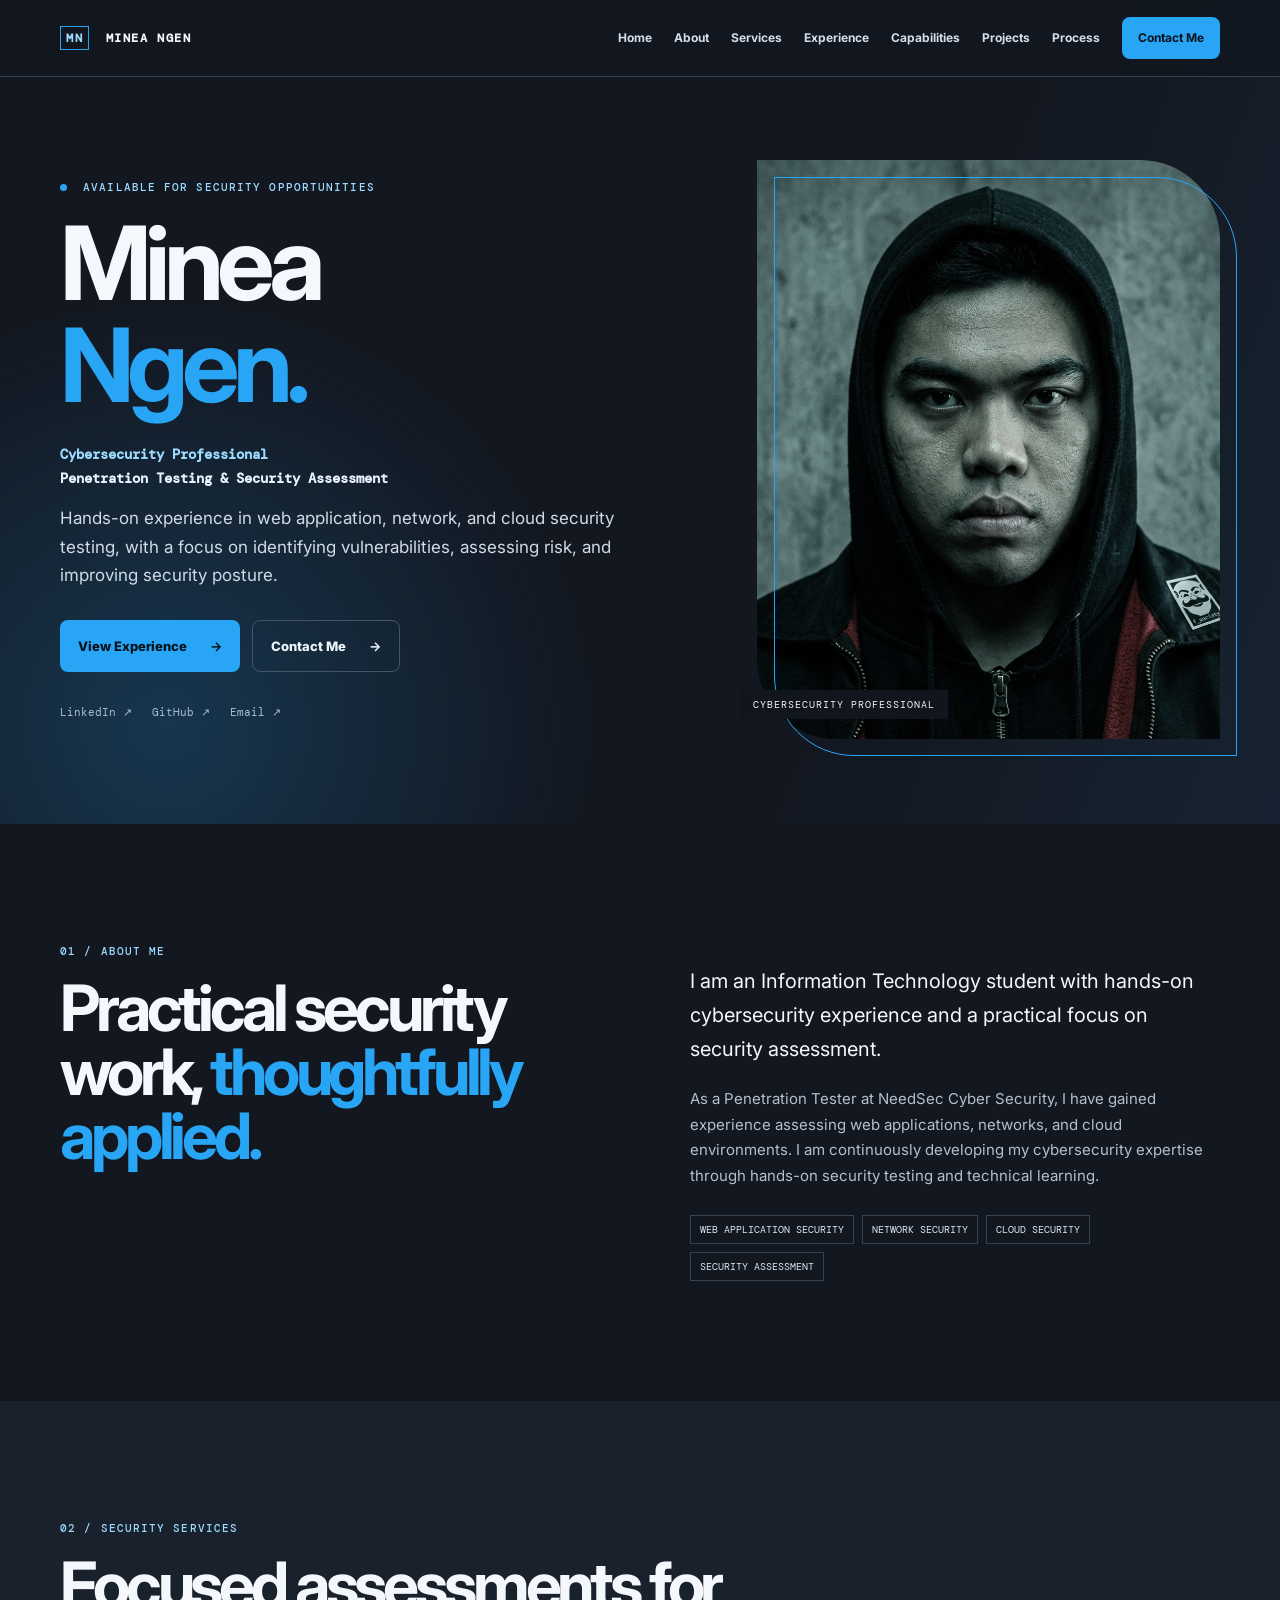
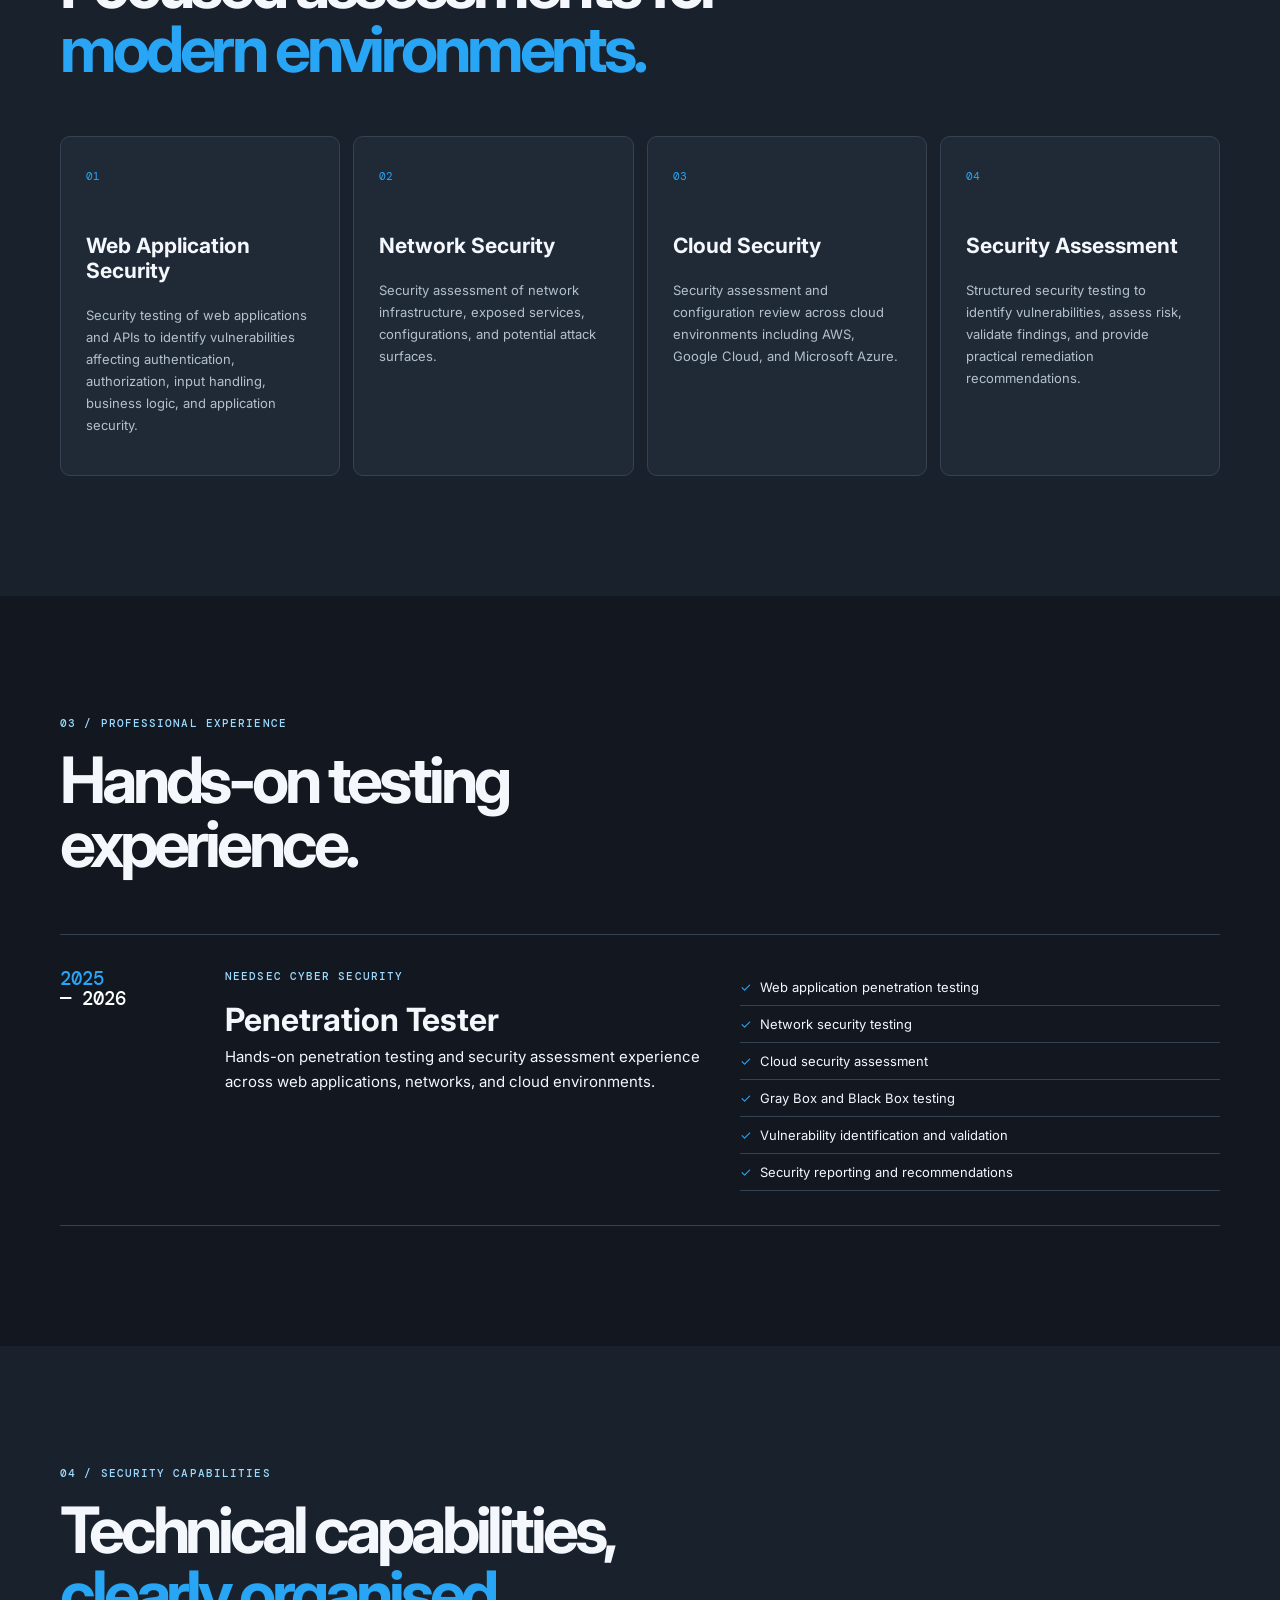
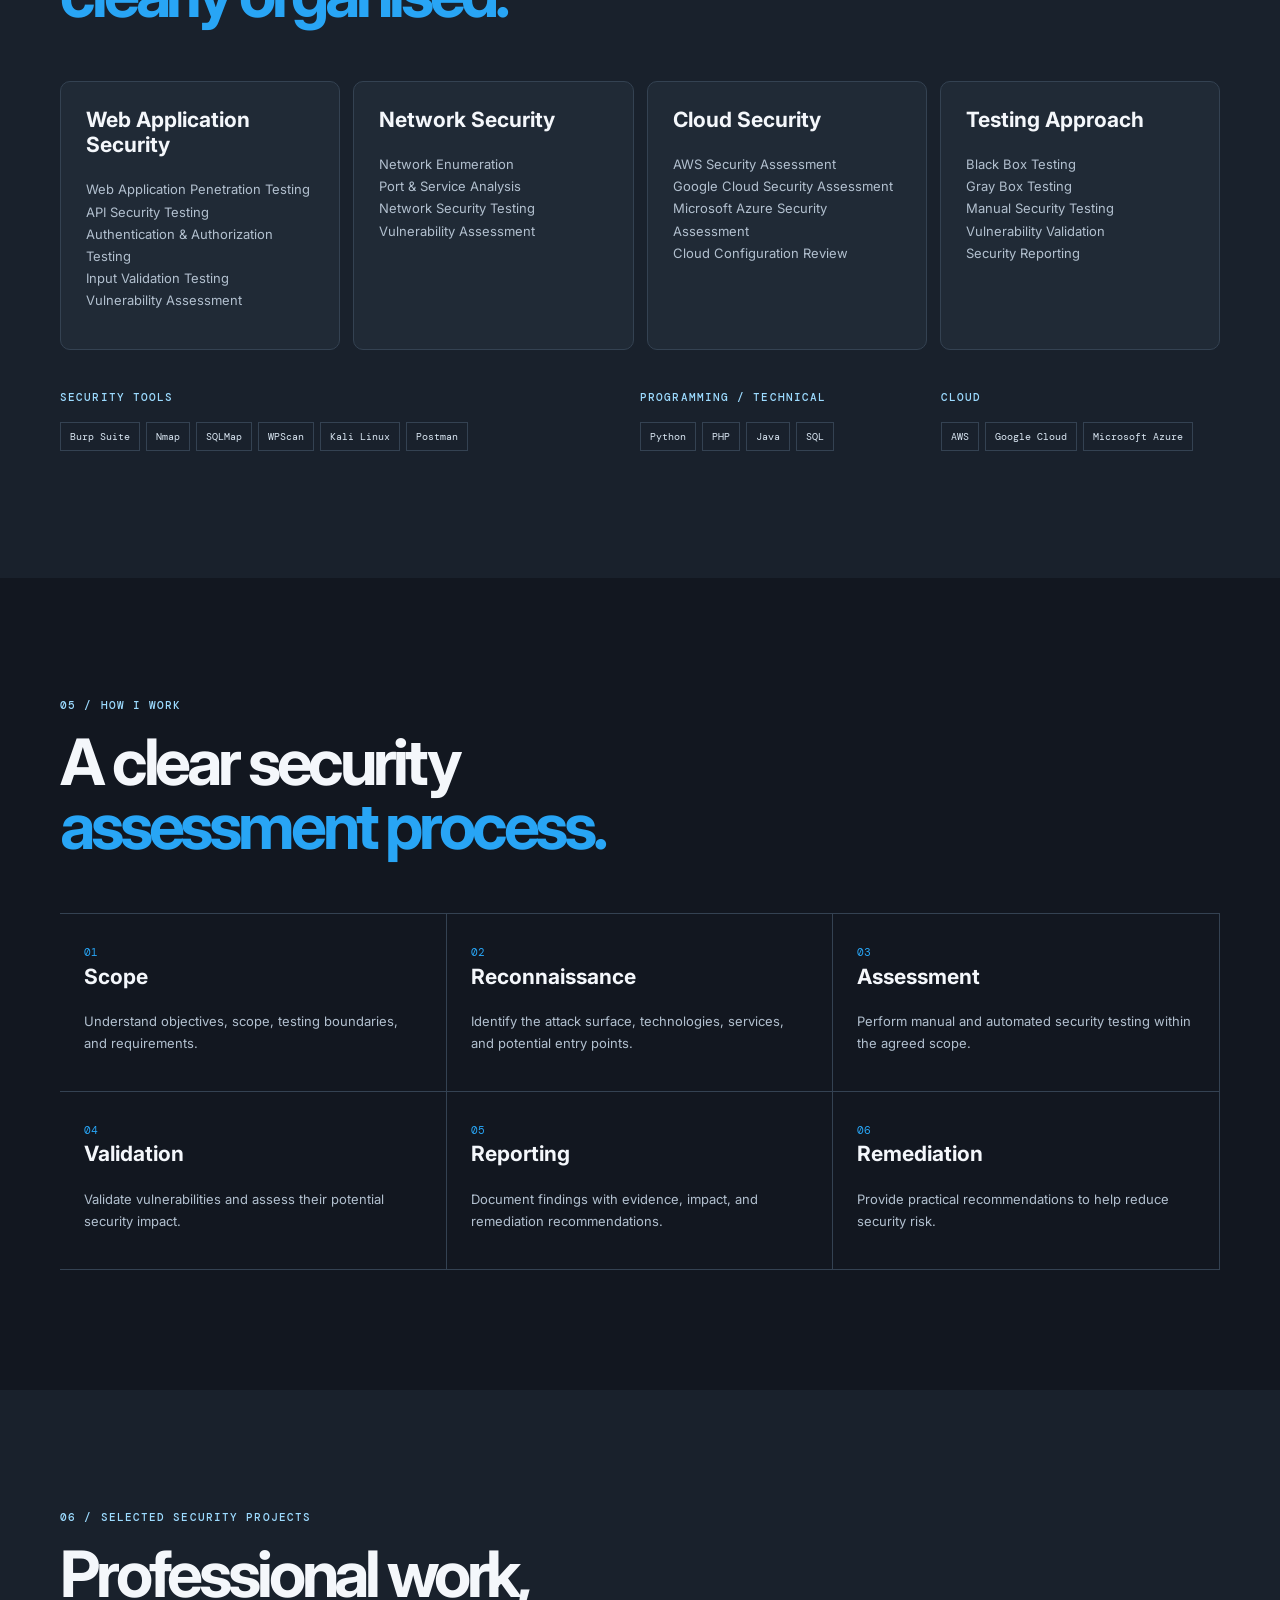
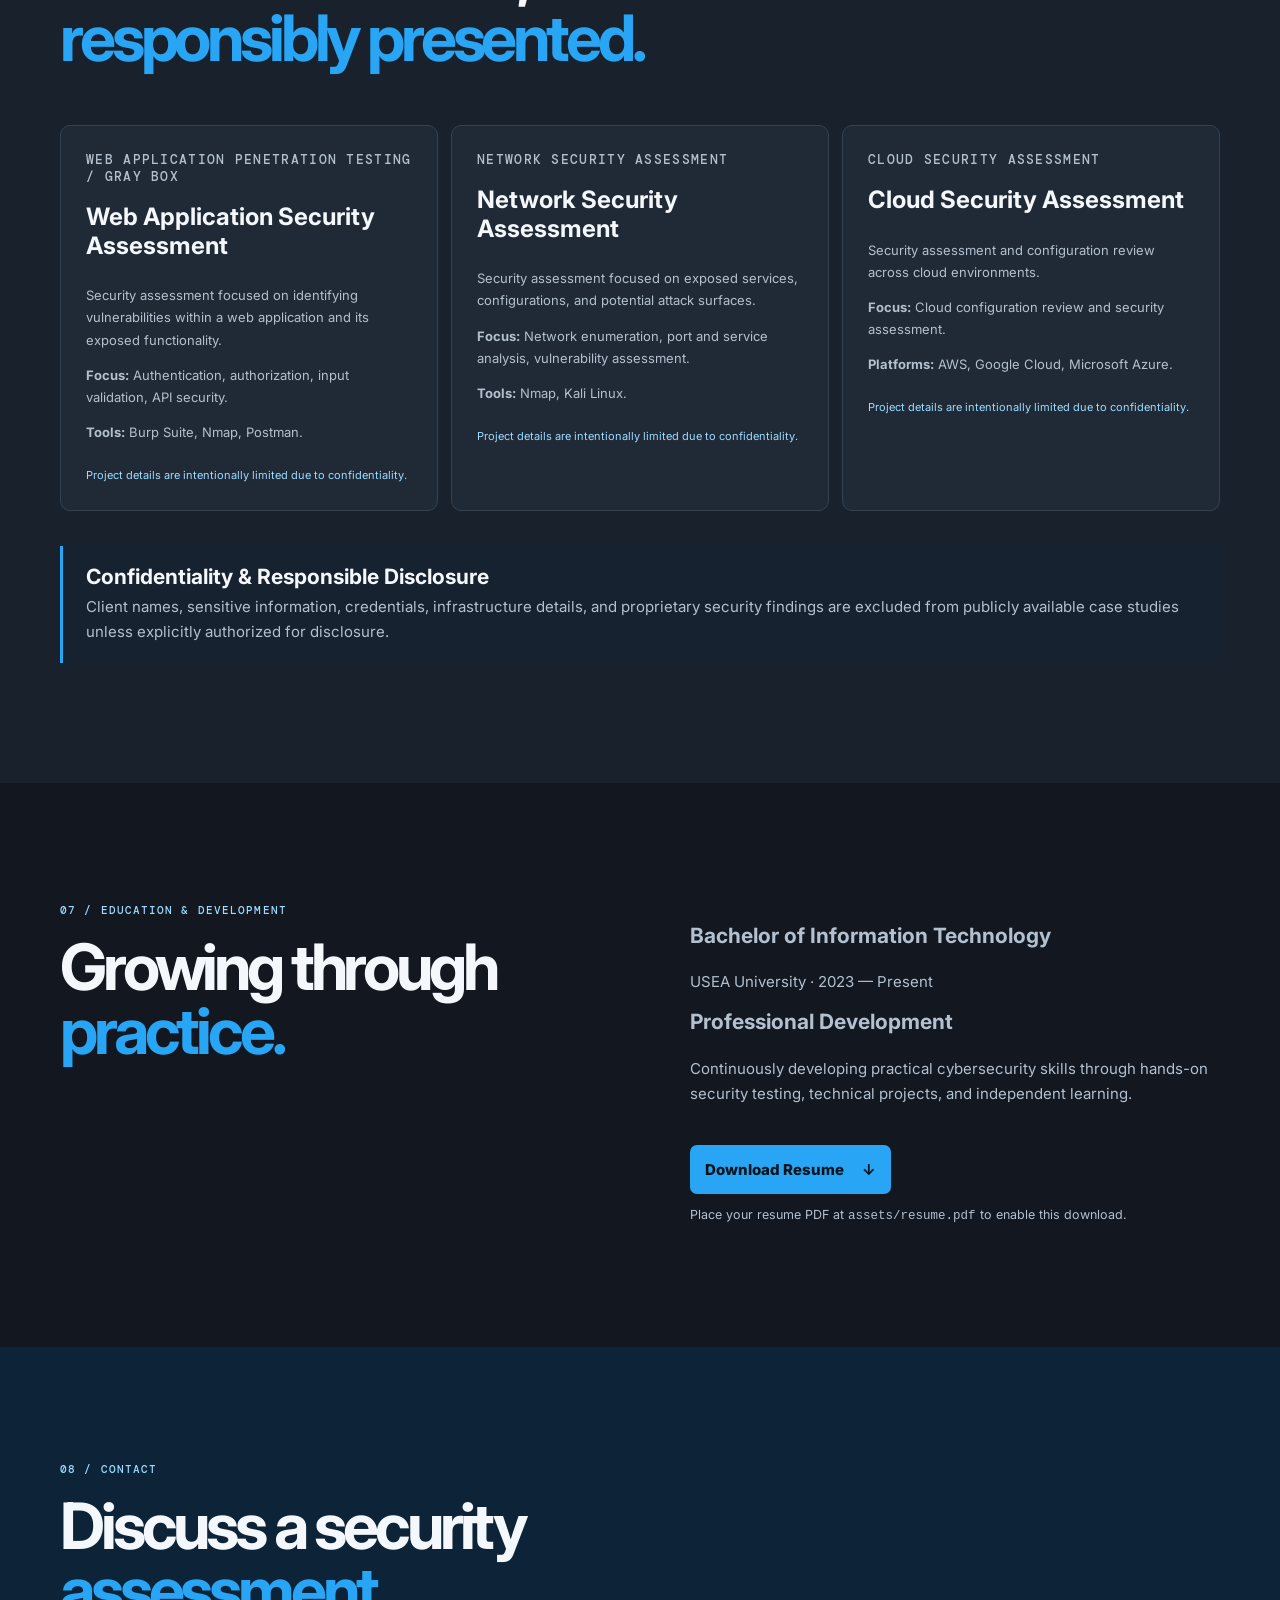
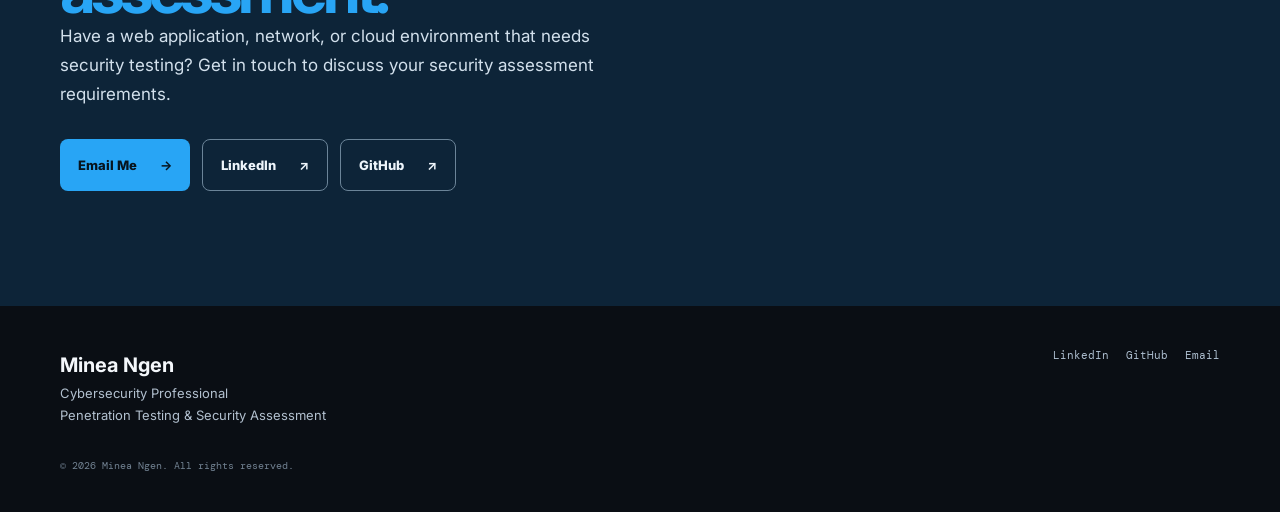
==== commit 42abc88f: "Update professional cybersecurity portfolio" ====
--- a/index.html
+++ b/index.html
@@ -1,80 +1,9 @@
-<!doctype html>
-<html lang="en">
-<head>
-  <meta charset="utf-8">
-  <meta name="viewport" content="width=device-width, initial-scale=1">
-  <meta name="description" content="Minea Ngen — Penetration Tester and Cybersecurity Professional.">
-  <title>Minea Ngen | Penetration Tester</title>
-  <link rel="preconnect" href="https://fonts.googleapis.com">
-  <link rel="preconnect" href="https://fonts.gstatic.com" crossorigin>
-  <link href="https://fonts.googleapis.com/css2?family=DM+Mono:wght@400;500&family=Inter:wght@400;500;600;700;800&display=swap" rel="stylesheet">
-  <link rel="stylesheet" href="css/style.css">
-</head>
-<body>
-  <a class="skip-link" href="#main">Skip to content</a>
-  <header class="site-header">
-    <nav class="nav container" aria-label="Primary navigation">
-      <a class="brand" href="#home" aria-label="Minea Ngen home"><span>MN</span> / SECURITY</a>
-      <button class="menu-toggle" aria-expanded="false" aria-controls="nav-links"><span></span><span></span><span></span><span class="sr-only">Open navigation</span></button>
-      <div class="nav-links" id="nav-links">
-        <a class="active" href="index.html">Home</a><a href="about/">About</a><a href="experience/">Experience</a><a href="skills/">Skills</a><a href="projects/">Projects</a><a href="contact/">Contact</a>
-      </div>
-    </nav>
-  </header>
-
-  <main id="main">
-    <section id="home" class="hero">
-      <div class="hero-grid container">
-        <div class="hero-copy reveal">
-          <p class="eyebrow"><span class="status-dot"></span> Available for opportunities</p>
-          <h1>Minea<br><em>Ngen.</em></h1>
-          <p class="role"><span id="typed-role">Penetration Tester</span><span class="cursor" aria-hidden="true"></span></p>
-          <p class="intro">I’m a penetration tester with hands-on experience in web application, network, and cloud security testing. I focus on identifying vulnerabilities, assessing security risks, and helping organizations improve their security posture.</p>
-          <div class="hero-actions"><a class="button primary" href="#experience">View My Experience <span>↘</span></a><a class="button text-button" href="#contact">Contact Me <span>→</span></a></div>
-        </div>
-        <figure class="analyst-photo reveal">
-          <img src="assets/minea-ngen-portrait.jpg" alt="Minea Ngen, Penetration Tester">
-          <figcaption><span>01</span> SECURITY RESEARCHER</figcaption>
-        </figure>
-      </div>
-      <div class="hero-rule container"><span>SCROLL TO EXPLORE</span><i></i></div>
-    </section>
-
-    <section id="about" class="section about"><div class="container split">
-      <div class="section-heading reveal"><p class="eyebrow">01 / ABOUT</p><h2>Grounded in<br>real-world <em>testing.</em></h2></div>
-      <div class="about-content reveal"><p class="lead">My name is Minea Ngen, and I am a penetration tester with practical experience in cybersecurity.</p><p>I have worked as a Penetration Tester at NeedSec for one year, gaining hands-on experience assessing the security of web applications, networks, and cloud environments.</p><p>I perform security assessments using different testing approaches, including Gray-box and Black-box testing, to help identify weaknesses and clarify security risk.</p><div class="about-tags"><span>WEB SECURITY</span><span>NETWORKS</span><span>CLOUD</span><span>RISK ANALYSIS</span></div></div>
-    </div></section>
-
-    <section id="experience" class="section surface"><div class="container">
-      <div class="section-heading reveal"><p class="eyebrow">02 / EXPERIENCE</p><h2>Focused on<br>what <em>matters.</em></h2></div>
-      <article class="experience-card reveal"><div class="experience-meta"><span>2025 / 2026</span><span>1 YEAR</span></div><div class="experience-title"><p class="mono">ROLE / COMPANY</p><h3>Penetration<br>Tester <em>— NeedSec</em></h3></div><ul class="responsibilities"><li>Conduct web application penetration testing</li><li>Identify and validate security vulnerabilities</li><li>Perform network and cloud security assessments</li><li>Perform Gray-box and Black-box testing</li><li>Analyze risks and potential attack paths</li><li>Document findings and security recommendations</li></ul></article>
-    </div></section>
-
-    <section id="skills" class="section"><div class="container"><div class="section-heading reveal"><p class="eyebrow">03 / EXPERTISE</p><h2>Security, from<br>multiple <em>angles.</em></h2></div>
-      <div class="skills-grid">
-        <article class="skill-card reveal"><span class="card-number">01</span><h3>Web Application<br>Security</h3><ul><li>Web Application Penetration Testing</li><li>OWASP-based Security Testing</li><li>Authentication &amp; Authorization Testing</li><li>Input Validation &amp; API Security Testing</li></ul></article>
-        <article class="skill-card reveal"><span class="card-number">02</span><h3>Network<br>Security</h3><ul><li>Network Penetration Testing</li><li>Port &amp; Service Enumeration</li><li>Network Security Assessment</li><li>Vulnerability Assessment</li></ul></article>
-        <article class="skill-card reveal"><span class="card-number">03</span><h3>Cloud<br>Security</h3><ul><li>AWS Security Testing</li><li>Google Cloud Security Testing</li><li>Microsoft Azure Security Testing</li><li>Cloud Configuration Assessment</li></ul></article>
-        <article class="skill-card reveal"><span class="card-number">04</span><h3>Testing<br>Methodologies</h3><ul><li>Black-box Testing</li><li>Gray-box Testing</li><li>Vulnerability Assessment</li><li>Security Assessment</li></ul></article>
-      </div>
-    </div></section>
-
-    <section class="section tools surface"><div class="container"><div class="tools-intro reveal"><p class="eyebrow">04 / TOOLKIT</p><h2>Tools &amp;<br><em>technologies.</em></h2><p>Technologies I have experience working with across security testing environments.</p></div><div class="tool-list reveal"><span>Kali Linux</span><span>Nmap</span><span>Burp Suite</span><span>SQLMap</span><span>WPScan</span><span>Postman</span><span>Linux</span><span>Python</span><span>PHP</span><span>Java</span><span>SQL</span><span>AWS</span><span>Google Cloud</span><span>Microsoft Azure</span></div></div></section>
-
-    <section class="section career"><div class="container"><div class="section-heading reveal"><p class="eyebrow">05 / PATH</p><h2>Career in<br><em>Cybersecurity.</em></h2></div><div class="career-line reveal"><div class="career-year">2025<br><span>/ 2026</span></div><div class="line-dot"></div><div><h3>Penetration Tester <em>— NeedSec Cyber Security</em></h3><p>1 year of professional penetration testing experience</p></div></div><div class="education-grid reveal"><p class="eyebrow">EDUCATION</p><div><p class="education-year">2016 — 2021</p><h3>High School</h3><p>USA High School</p></div><div><p class="education-year">2023 — Present</p><h3>Bachelor of Information Technology</h3><p>USEA University</p></div></div></div></section>
-
-    <section id="projects" class="section surface"><div class="container"><div class="section-heading row-heading reveal"><div><p class="eyebrow">06 / SELECTED WORK</p><h2>Projects &amp;<br><em>assessments.</em></h2></div><p>Examples are intentionally editable placeholders. Add details that can be shared publicly.</p></div><div class="projects-grid">
-      <article class="project-card reveal"><p class="project-type">WEB APPLICATION SECURITY</p><h3>Web Application<br>Security Assessment</h3><div class="project-info"><span>METHOD / [Add methodology]</span><span>ENVIRONMENT / [Add technology]</span></div><p>[Add project details]</p><button type="button" class="details-button" data-project="Web Application Security Assessment">View Details <span>↗</span></button></article>
-      <article class="project-card reveal"><p class="project-type">NETWORK SECURITY</p><h3>Network Security<br>Assessment</h3><div class="project-info"><span>METHOD / [Add methodology]</span><span>ENVIRONMENT / [Add technology]</span></div><p>[Add project details]</p><button type="button" class="details-button" data-project="Network Security Assessment">View Details <span>↗</span></button></article>
-      <article class="project-card reveal"><p class="project-type">CLOUD SECURITY</p><h3>Cloud Security<br>Assessment</h3><div class="project-info"><span>METHOD / [Add methodology]</span><span>ENVIRONMENT / [Add platform]</span></div><p>[Add project details]</p><button type="button" class="details-button" data-project="Cloud Security Assessment">View Details <span>↗</span></button></article>
-      <article class="project-card reveal"><p class="project-type">SOC / WEB DEVELOPMENT</p><h3>SOC Resume &amp; CV<br>Website Builder</h3><div class="project-info"><span>ROLE / BACKEND FUNCTIONALITY</span><span>FEATURE / THREE CUSTOMIZABLE TEMPLATES</span></div><p>Built backend functionality for a resume and CV website builder supporting three customizable templates for user use.</p><button type="button" class="details-button" data-project="SOC Resume &amp; CV Website Builder">View Details <span>↗</span></button></article>
-    </div></div></section>
-
-    <section class="section certifications"><div class="container reveal"><p class="eyebrow">07 / CREDENTIALS</p><div class="cert-box"><div><h2>Certifications</h2><p>No certifications listed yet.</p></div><p>This section can be updated when certifications are obtained.</p><span class="cert-mark">+</span></div></div></section>
-    <section id="contact" class="contact"><div class="container reveal"><p class="eyebrow">08 / GET IN TOUCH</p><h2>Let's work<br><em>together.</em></h2><p>If you’re looking for a penetration tester or cybersecurity professional to help identify security weaknesses and improve your security posture, feel free to get in touch.</p><div class="contact-links"><a href="mailto:ngenminea71@gmail.com">EMAIL <span>ngenminea71@gmail.com</span> ↗</a><a href="tel:+885087679301">PHONE <span>+885 087679301</span> ↗</a><a href="#contact">LOCATION <span>Siem Reap, Cambodia</span> ↗</a></div></div></section>
-  </main>
-  <footer><div class="container"><span>Minea Ngen — Penetration Tester</span><span>© 2026 Minea Ngen. All rights reserved.</span></div></footer>
-  <dialog id="project-dialog"><button class="dialog-close" aria-label="Close dialog">×</button><p class="eyebrow">PROJECT DETAILS</p><h2 id="dialog-title">Project</h2><p>Project information is ready to be added. Replace the placeholder text in <code>index.html</code> with details that are appropriate to share publicly.</p></dialog>
-  <script src="js/script.js"></script>
-</body>
-</html>
+<!doctype html><html lang="en"><head><meta charset="utf-8"><meta name="viewport" content="width=device-width,initial-scale=1"><meta name="description" content="Cybersecurity professional with hands-on experience in penetration testing, web application security, network security, and cloud security assessment."><meta property="og:title" content="Minea Ngen | Cybersecurity Professional & Penetration Tester"><meta property="og:description" content="Penetration testing and security assessment portfolio."><meta property="og:type" content="website"><title>Minea Ngen | Cybersecurity Professional & Penetration Tester</title><link rel="preconnect" href="https://fonts.googleapis.com"><link rel="preconnect" href="https://fonts.gstatic.com" crossorigin><link href="https://fonts.googleapis.com/css2?family=DM+Mono:wght@400;500&family=Inter:wght@400;500;600;700;800&display=swap" rel="stylesheet"><link rel="stylesheet" href="css/style.css"></head><body><a class="skip-link" href="#main">Skip to content</a><header class="site-header"><nav class="nav container"><a class="brand" href="#home"><span>MN</span> MINEA NGEN</a><button class="menu-toggle" aria-expanded="false" aria-controls="nav-links">☰<span class="sr-only">Open navigation</span></button><div class="nav-links" id="nav-links"><a href="#home">Home</a><a href="#about">About</a><a href="#services">Services</a><a href="#experience">Experience</a><a href="#capabilities">Capabilities</a><a href="#projects">Projects</a><a href="#process">Process</a><a class="nav-cta" href="#contact">Contact Me</a></div></nav></header><main id="main"><section id="home" class="hero"><div class="container hero-grid"><div><p class="eyebrow"><i></i> AVAILABLE FOR SECURITY OPPORTUNITIES</p><h1>Minea<br><em>Ngen.</em></h1><p class="kicker">Cybersecurity Professional<br><span>Penetration Testing &amp; Security Assessment</span></p><p class="hero-copy">Hands-on experience in web application, network, and cloud security testing, with a focus on identifying vulnerabilities, assessing risk, and improving security posture.</p><div class="actions"><a class="button" href="#experience">View Experience <b>→</b></a><a class="button outline" href="#contact">Contact Me <b>→</b></a></div><div class="socials"><a href="[your-linkedin]">LinkedIn ↗</a><a href="[your-github]">GitHub ↗</a><a href="mailto:ngenminea71@gmail.com">Email ↗</a></div></div><figure class="portrait"><img src="assets/minea-ngen-portrait.jpg" alt="Minea Ngen, Cybersecurity Professional"><figcaption>CYBERSECURITY PROFESSIONAL</figcaption></figure></div></section>
+<section id="about" class="section"><div class="container two-col"><div><p class="eyebrow">01 / ABOUT ME</p><h2>Practical security<br>work, <em>thoughtfully applied.</em></h2></div><div class="body-copy"><p class="lead">I am an Information Technology student with hands-on cybersecurity experience and a practical focus on security assessment.</p><p>As a Penetration Tester at NeedSec Cyber Security, I have gained experience assessing web applications, networks, and cloud environments. I am continuously developing my cybersecurity expertise through hands-on security testing and technical learning.</p><div class="focus"><span>WEB APPLICATION SECURITY</span><span>NETWORK SECURITY</span><span>CLOUD SECURITY</span><span>SECURITY ASSESSMENT</span></div></div></div></section>
+<section id="services" class="section surface"><div class="container"><p class="eyebrow">02 / SECURITY SERVICES</p><h2>Focused assessments for<br><em>modern environments.</em></h2><div class="service-grid"><article><span>01</span><h3>Web Application Security</h3><p>Security testing of web applications and APIs to identify vulnerabilities affecting authentication, authorization, input handling, business logic, and application security.</p></article><article><span>02</span><h3>Network Security</h3><p>Security assessment of network infrastructure, exposed services, configurations, and potential attack surfaces.</p></article><article><span>03</span><h3>Cloud Security</h3><p>Security assessment and configuration review across cloud environments including AWS, Google Cloud, and Microsoft Azure.</p></article><article><span>04</span><h3>Security Assessment</h3><p>Structured security testing to identify vulnerabilities, assess risk, validate findings, and provide practical remediation recommendations.</p></article></div></div></section>
+<section id="experience" class="section"><div class="container"><p class="eyebrow">03 / PROFESSIONAL EXPERIENCE</p><h2>Hands-on testing<br>experience.</h2><article class="experience"><div class="year">2025<br><span>— 2026</span></div><div><p class="label">NEEDSEC CYBER SECURITY</p><h3>Penetration Tester</h3><p>Hands-on penetration testing and security assessment experience across web applications, networks, and cloud environments.</p></div><ul><li>Web application penetration testing</li><li>Network security testing</li><li>Cloud security assessment</li><li>Gray Box and Black Box testing</li><li>Vulnerability identification and validation</li><li>Security reporting and recommendations</li></ul></article></div></section>
+<section id="capabilities" class="section surface"><div class="container"><p class="eyebrow">04 / SECURITY CAPABILITIES</p><h2>Technical capabilities,<br><em>clearly organised.</em></h2><div class="cap-grid"><article><h3>Web Application Security</h3><p>Web Application Penetration Testing<br>API Security Testing<br>Authentication &amp; Authorization Testing<br>Input Validation Testing<br>Vulnerability Assessment</p></article><article><h3>Network Security</h3><p>Network Enumeration<br>Port &amp; Service Analysis<br>Network Security Testing<br>Vulnerability Assessment</p></article><article><h3>Cloud Security</h3><p>AWS Security Assessment<br>Google Cloud Security Assessment<br>Microsoft Azure Security Assessment<br>Cloud Configuration Review</p></article><article><h3>Testing Approach</h3><p>Black Box Testing<br>Gray Box Testing<br>Manual Security Testing<br>Vulnerability Validation<br>Security Reporting</p></article></div><div class="tools"><div><p class="label">SECURITY TOOLS</p><span>Burp Suite</span><span>Nmap</span><span>SQLMap</span><span>WPScan</span><span>Kali Linux</span><span>Postman</span></div><div><p class="label">PROGRAMMING / TECHNICAL</p><span>Python</span><span>PHP</span><span>Java</span><span>SQL</span></div><div><p class="label">CLOUD</p><span>AWS</span><span>Google Cloud</span><span>Microsoft Azure</span></div></div></div></section>
+<section id="process" class="section"><div class="container"><p class="eyebrow">05 / HOW I WORK</p><h2>A clear security<br><em>assessment process.</em></h2><ol class="process"><li><b>01</b><h3>Scope</h3><p>Understand objectives, scope, testing boundaries, and requirements.</p></li><li><b>02</b><h3>Reconnaissance</h3><p>Identify the attack surface, technologies, services, and potential entry points.</p></li><li><b>03</b><h3>Assessment</h3><p>Perform manual and automated security testing within the agreed scope.</p></li><li><b>04</b><h3>Validation</h3><p>Validate vulnerabilities and assess their potential security impact.</p></li><li><b>05</b><h3>Reporting</h3><p>Document findings with evidence, impact, and remediation recommendations.</p></li><li><b>06</b><h3>Remediation</h3><p>Provide practical recommendations to help reduce security risk.</p></li></ol></div></section>
+<section id="projects" class="section surface"><div class="container"><p class="eyebrow">06 / SELECTED SECURITY PROJECTS</p><h2>Professional work,<br><em>responsibly presented.</em></h2><div class="project-grid"><article><p class="label">WEB APPLICATION PENETRATION TESTING / GRAY BOX</p><h3>Web Application Security Assessment</h3><p>Security assessment focused on identifying vulnerabilities within a web application and its exposed functionality.</p><p><b>Focus:</b> Authentication, authorization, input validation, API security.</p><p><b>Tools:</b> Burp Suite, Nmap, Postman.</p><small>Project details are intentionally limited due to confidentiality.</small></article><article><p class="label">NETWORK SECURITY ASSESSMENT</p><h3>Network Security Assessment</h3><p>Security assessment focused on exposed services, configurations, and potential attack surfaces.</p><p><b>Focus:</b> Network enumeration, port and service analysis, vulnerability assessment.</p><p><b>Tools:</b> Nmap, Kali Linux.</p><small>Project details are intentionally limited due to confidentiality.</small></article><article><p class="label">CLOUD SECURITY ASSESSMENT</p><h3>Cloud Security Assessment</h3><p>Security assessment and configuration review across cloud environments.</p><p><b>Focus:</b> Cloud configuration review and security assessment.</p><p><b>Platforms:</b> AWS, Google Cloud, Microsoft Azure.</p><small>Project details are intentionally limited due to confidentiality.</small></article></div><aside class="notice"><h3>Confidentiality &amp; Responsible Disclosure</h3><p>Client names, sensitive information, credentials, infrastructure details, and proprietary security findings are excluded from publicly available case studies unless explicitly authorized for disclosure.</p></aside></div></section>
+<section class="section"><div class="container two-col"><div><p class="eyebrow">07 / EDUCATION &amp; DEVELOPMENT</p><h2>Growing through<br><em>practice.</em></h2></div><div class="body-copy"><h3>Bachelor of Information Technology</h3><p>USEA University · 2023 — Present</p><h3>Professional Development</h3><p>Continuously developing practical cybersecurity skills through hands-on security testing, technical projects, and independent learning.</p><a class="resume" href="assets/resume.pdf" download>Download Resume <b>↓</b></a><small class="resume-note">Place your resume PDF at <code>assets/resume.pdf</code> to enable this download.</small></div></div></section>
+<section id="contact" class="contact"><div class="container"><p class="eyebrow">08 / CONTACT</p><h2>Discuss a security<br><em>assessment.</em></h2><p>Have a web application, network, or cloud environment that needs security testing? Get in touch to discuss your security assessment requirements.</p><div class="actions"><a class="button" href="mailto:ngenminea71@gmail.com">Email Me <b>→</b></a><a class="button outline" href="[your-linkedin]">LinkedIn <b>↗</b></a><a class="button outline" href="[your-github]">GitHub <b>↗</b></a></div></div></section></main><footer><div class="container footer-grid"><div><strong>Minea Ngen</strong><p>Cybersecurity Professional<br>Penetration Testing &amp; Security Assessment</p></div><div><a href="[your-linkedin]">LinkedIn</a><a href="[your-github]">GitHub</a><a href="mailto:ngenminea71@gmail.com">Email</a></div><small>© 2026 Minea Ngen. All rights reserved.</small></div></footer><script src="js/script.js"></script></body></html>
--- a/css/style.css
+++ b/css/style.css
@@ -1,25 +1 @@
-:root{--ink:#101614;--paper:#e9eee9;--muted:#9aa69e;--line:rgba(233,238,233,.16);--accent:#b7ff43;--accent-dark:#1b280a;--surface:#17201d;--mono:'DM Mono',monospace;--sans:'Manrope',sans-serif}*{box-sizing:border-box}html{scroll-behavior:smooth}body{margin:0;background:var(--ink);color:var(--paper);font-family:var(--sans);line-height:1.6}.container{width:min(1180px,calc(100% - 48px));margin:auto}.skip-link{position:fixed;top:-100px;left:16px;z-index:20;background:var(--accent);color:#111;padding:8px 12px}.skip-link:focus{top:16px}.site-header{position:fixed;z-index:10;top:0;width:100%;border-bottom:1px solid transparent;background:linear-gradient(to bottom,rgba(16,22,20,.96),rgba(16,22,20,.75) 72%,transparent);transition:.25s}.site-header.scrolled{border-color:var(--line);backdrop-filter:blur(12px)}.nav{height:76px;display:flex;align-items:center;justify-content:space-between}.brand,.nav-links a{color:var(--paper);text-decoration:none}.brand{font:500 12px var(--mono);letter-spacing:.14em}.brand span{color:var(--accent);border:1px solid var(--accent);padding:3px 4px;margin-right:8px}.nav-links{display:flex;gap:27px}.nav-links a{font-size:12px;font-weight:700;letter-spacing:.04em;position:relative}.nav-links a::after{content:"";position:absolute;width:0;left:0;bottom:-8px;height:1px;background:var(--accent);transition:.2s}.nav-links a:hover::after,.nav-links a.active::after{width:100%}.menu-toggle{display:none;background:none;border:0;padding:8px}.menu-toggle span:not(.sr-only){display:block;width:22px;height:1px;background:var(--paper);margin:5px}.sr-only{position:absolute;width:1px;height:1px;overflow:hidden;clip:rect(0 0 0 0)}.hero{min-height:780px;padding:165px 0 36px;overflow:hidden;position:relative;background:radial-gradient(circle at 82% 32%,#253424 0,transparent 28%),linear-gradient(110deg,#101614 0%,#101614 63%,#16221d 100%)}.hero::before{content:"";position:absolute;inset:0;background-image:linear-gradient(rgba(183,255,67,.035) 1px,transparent 1px),linear-gradient(90deg,rgba(183,255,67,.035) 1px,transparent 1px);background-size:54px 54px;mask-image:linear-gradient(to right,black,transparent 90%)}.hero-grid{display:grid;grid-template-columns:1fr 1fr;gap:70px;align-items:center;position:relative}.eyebrow{color:var(--accent);font:500 11px var(--mono);letter-spacing:.14em;margin:0 0 19px}.status-dot{display:inline-block;width:7px;height:7px;border-radius:50%;background:var(--accent);margin-right:8px;box-shadow:0 0 10px var(--accent)}h1,h2,h3,p{margin-top:0}h1,h2{font-weight:700;line-height:.95;letter-spacing:-.065em}h1{font-size:clamp(72px,9vw,134px);margin:0 0 25px}h1 em,h2 em,h3 em{font-style:normal;color:var(--accent)}.role{font:500 14px var(--mono);letter-spacing:.06em;margin-bottom:22px}.cursor{display:inline-block;height:1.1em;border-left:2px solid var(--accent);vertical-align:-2px;margin-left:5px;animation:blink 1s step-end infinite}.intro{color:#c2cbc4;max-width:590px;font-size:16px;line-height:1.8}.hero-actions{display:flex;gap:26px;align-items:center;margin-top:32px}.button{font-size:12px;font-weight:800;text-decoration:none;letter-spacing:.04em}.primary{background:var(--accent);padding:13px 18px;color:#14200a;transition:.2s}.primary:hover{transform:translateY(-3px);box-shadow:0 8px 25px rgba(183,255,67,.2)}.primary span{margin-left:16px}.text-button{color:var(--paper)}.text-button span{color:var(--accent);margin-left:8px}.terminal-wrap{position:relative;padding:20px 0 37px}.terminal-glow{position:absolute;inset:20% 3% 0;background:var(--accent);filter:blur(80px);opacity:.1}.terminal{position:relative;background:#0b100e;border:1px solid rgba(183,255,67,.35);box-shadow:20px 20px 0 rgba(183,255,67,.06);font:13px/1.9 var(--mono)}.terminal-top{height:41px;padding:0 14px;border-bottom:1px solid var(--line);display:flex;align-items:center;gap:15px;color:#b6c2b8;font-size:10px}.terminal-dots{display:flex;gap:5px}.terminal-dots i{width:7px;height:7px;border-radius:50%;background:#6b756c}.terminal-dots i:first-child{background:var(--accent)}.terminal-state{margin-left:auto;color:var(--accent);font-size:9px}.terminal-body{padding:26px;color:#d9e4db}.terminal-body p{margin:0 0 7px}.terminal-body b{color:var(--accent);font-weight:500}.terminal-body p span:not(.ok){color:#79b8ff}.muted{color:#809187}.ok{color:var(--accent);margin-right:7px}.blink{border-left:6px solid var(--accent);animation:blink 1s step-end infinite}.terminal-label{position:absolute;bottom:0;left:-12px;font:10px var(--mono);letter-spacing:.12em}.terminal-label span{color:var(--accent);margin-right:14px}.hero-rule{display:flex;align-items:center;gap:15px;position:relative;margin-top:90px;font:10px var(--mono);letter-spacing:.13em;color:#b9c4bc}.hero-rule i{height:1px;flex:1;background:var(--line)}.section{padding:130px 0}.split{display:grid;grid-template-columns:1fr 1fr;gap:90px}.section-heading h2{font-size:clamp(45px,5vw,72px);margin:0}.about-content{max-width:545px;padding-top:34px;color:#aeb9b1}.about-content .lead{font-size:21px;line-height:1.55;color:var(--paper)}.about-tags{display:flex;flex-wrap:wrap;gap:8px;margin-top:33px}.about-tags span,.tool-list span{font:10px var(--mono);letter-spacing:.06em;border:1px solid var(--line);padding:7px 9px;color:#d3ddd5}.surface{background:var(--surface)}.experience-card{display:grid;grid-template-columns:150px 1fr 1.1fr;gap:30px;margin-top:70px;border-top:1px solid var(--line);border-bottom:1px solid var(--line);padding:36px 0}.experience-meta,.mono,.project-type,.project-info{font:10px var(--mono);letter-spacing:.09em;color:var(--muted)}.experience-meta span{display:block;margin-bottom:8px}.experience-title h3{font-size:clamp(27px,3.1vw,43px);line-height:1.05;letter-spacing:-.05em;margin:7px 0}.responsibilities{margin:0;padding:0;list-style:none}.responsibilities li{border-bottom:1px solid var(--line);padding:8px 0 8px 19px;position:relative;font-size:14px}.responsibilities li::before{content:'↗';color:var(--accent);position:absolute;left:0}.skills-grid{display:grid;grid-template-columns:repeat(4,1fr);gap:12px;margin-top:70px}.skill-card{border:1px solid var(--line);padding:23px;min-height:285px;transition:.25s;position:relative}.skill-card:hover,.project-card:hover{border-color:var(--accent);transform:translateY(-5px);background:#19231e}.card-number{font:11px var(--mono);color:var(--accent)}.skill-card h3{font-size:22px;line-height:1.15;letter-spacing:-.045em;margin:31px 0 20px}.skill-card ul{padding:0;margin:0;list-style:none;color:#aeb9b1;font-size:12px;line-height:1.6}.skill-card li{margin:8px 0}.skill-card li::before{content:'—';color:var(--accent);margin-right:6px}.tools .container{display:grid;grid-template-columns:1fr 1.4fr;gap:100px}.tools-intro h2{font-size:clamp(45px,5vw,65px);margin:0}.tools-intro>p:last-child{color:var(--muted);font-size:14px;max-width:260px}.tool-list{display:flex;flex-wrap:wrap;align-content:center;gap:10px}.tool-list span{padding:11px 13px;transition:.2s}.tool-list span:hover{border-color:var(--accent);color:var(--accent)}.career-line{display:grid;grid-template-columns:120px 45px 1fr;align-items:center;margin-top:64px;padding:28px 0;border-top:1px solid var(--line);border-bottom:1px solid var(--line)}.career-year{font:500 16px var(--mono);color:var(--accent);line-height:1.1}.career-year span{color:#d6dfd7}.line-dot{height:11px;width:11px;border-radius:50%;background:var(--accent);box-shadow:0 0 0 7px rgba(183,255,67,.1)}.career-line h3{font-size:25px;line-height:1.2;letter-spacing:-.04em;margin:0 0 6px}.career-line p{color:var(--muted);margin:0;font-size:14px}.row-heading{display:flex;justify-content:space-between;align-items:end}.row-heading>p{color:var(--muted);font-size:14px;max-width:285px;margin-bottom:0}.projects-grid{display:grid;grid-template-columns:repeat(2,1fr);gap:12px;margin-top:67px}.project-card{padding:28px;border:1px solid var(--line);min-height:320px;display:flex;flex-direction:column;transition:.25s}.project-type{color:var(--accent);margin-bottom:28px}.project-card h3{font-size:28px;line-height:1.05;letter-spacing:-.05em;margin-bottom:25px}.project-info{display:flex;flex-direction:column;gap:5px;margin-bottom:20px}.project-card>p:not(.project-type){color:var(--muted);font-size:13px}.details-button{font:700 11px var(--sans);letter-spacing:.05em;color:var(--paper);background:transparent;border:0;border-top:1px solid var(--line);text-align:left;padding:16px 0 0;margin-top:auto;cursor:pointer}.details-button span{color:var(--accent);float:right}.certifications{padding-bottom:80px}.cert-box{margin-top:35px;border:1px solid var(--line);padding:35px;display:grid;grid-template-columns:1fr 1fr auto;align-items:end;gap:30px}.cert-box h2{font-size:37px;margin:0}.cert-box p{margin:6px 0 0;color:var(--muted);font-size:13px}.cert-box>p{margin:0}.cert-mark{font:45px var(--mono);color:var(--accent);line-height:.7}.contact{padding:120px 0;background:var(--accent);color:#15200c}.contact .eyebrow{color:#38500e}.contact h2{font-size:clamp(65px,9vw,125px);margin:0 0 28px}.contact h2 em{color:#15200c;text-decoration:underline;text-decoration-thickness:3px;text-underline-offset:9px}.contact>.container>p:not(.eyebrow){max-width:530px;font-size:16px;line-height:1.75}.contact-links{display:grid;grid-template-columns:repeat(3,1fr);gap:25px;margin-top:60px}.contact-links a{border-top:1px solid rgba(21,32,12,.35);padding-top:12px;color:#15200c;text-decoration:none;font:500 11px var(--mono);letter-spacing:.08em}.contact-links span{display:block;font:13px var(--sans);letter-spacing:0;margin-top:7px;overflow-wrap:anywhere}footer{background:#0a0f0d;color:#9ca9a0;font:10px var(--mono);letter-spacing:.06em}footer .container{height:68px;display:flex;justify-content:space-between;align-items:center}dialog{color:var(--paper);background:#1a231f;border:1px solid var(--accent);max-width:440px;padding:35px;box-shadow:0 18px 80px #000}dialog::backdrop{background:rgba(0,0,0,.75)}dialog h2{font-size:35px;margin:0 0 15px}dialog p:not(.eyebrow){color:#c5d0c7}.dialog-close{position:absolute;right:12px;top:7px;color:var(--paper);background:none;border:0;font-size:26px;cursor:pointer}@keyframes blink{50%{opacity:0}}.reveal{opacity:0;transform:translateY(20px);transition:opacity .65s ease,transform .65s ease}.reveal.visible{opacity:1;transform:none}@media(max-width:780px){.container{width:min(100% - 36px,620px)}.nav{height:65px}.menu-toggle{display:block;z-index:2}.nav-links{position:absolute;left:0;right:0;top:0;padding:78px 18px 23px;background:#101614;border-bottom:1px solid var(--line);display:none;flex-direction:column;gap:18px}.nav-links.open{display:flex}.hero{min-height:auto;padding:130px 0 32px}.hero-grid,.split,.tools .container{grid-template-columns:1fr;gap:45px}.hero h1{font-size:76px}.terminal-wrap{max-width:520px;width:100%;justify-self:center}.hero-rule{margin-top:48px}.section{padding:85px 0}.about-content{padding-top:0}.experience-card{grid-template-columns:1fr;gap:16px;margin-top:45px}.experience-meta{display:flex;gap:20px}.skills-grid{grid-template-columns:repeat(2,1fr);margin-top:45px}.skill-card{min-height:250px}.tools .container{gap:35px}.career-line{grid-template-columns:75px 34px 1fr;margin-top:42px}.row-heading{display:block}.row-heading>p{margin-top:25px}.projects-grid{grid-template-columns:1fr;margin-top:45px}.cert-box{grid-template-columns:1fr;gap:16px;padding:27px}.cert-mark{display:none}.contact{padding:85px 0}.contact-links{grid-template-columns:1fr;gap:18px;margin-top:40px}footer .container{height:auto;padding:20px 0;gap:10px;align-items:flex-start;flex-direction:column}}@media(max-width:430px){.skills-grid{grid-template-columns:1fr}.hero-actions{gap:18px;align-items:flex-start;flex-direction:column}.terminal{font-size:10px}.terminal-body{padding:17px}.contact h2{font-size:63px}}
-.analyst-photo{width:min(100%,420px);margin:0;justify-self:end;position:relative;padding-bottom:34px}.analyst-photo::before{content:"";position:absolute;z-index:2;inset:0 0 34px;border-radius:50%;background:linear-gradient(135deg,rgba(16,22,20,.18),rgba(16,22,20,.58))}.analyst-photo::after{content:"";position:absolute;inset:12px -12px 46px 12px;border:1px solid rgba(183,255,67,.46);border-radius:50%}.analyst-photo img{position:relative;z-index:1;width:100%;aspect-ratio:1;height:auto;display:block;object-fit:cover;object-position:center 25%;border-radius:50%;opacity:.62;filter:saturate(.58) contrast(1.03)}.analyst-photo figcaption{position:absolute;z-index:3;bottom:0;left:-12px;background:var(--ink);padding:6px 12px;font:10px var(--mono);letter-spacing:.12em}.analyst-photo figcaption span{color:var(--accent);margin-right:14px}@media(max-width:780px){.analyst-photo{width:min(100%,420px);justify-self:center}}@media(max-width:430px){.analyst-photo{width:min(100%,330px)}}
-.education-grid{margin:60px 0 0;padding-top:28px;border-top:1px solid var(--line);display:grid;grid-template-columns:1fr 1fr 1fr;gap:28px}.education-grid .eyebrow{margin:4px 0}.education-grid h3{font-size:18px;line-height:1.2;letter-spacing:-.03em;margin:5px 0}.education-grid p:not(.eyebrow):not(.education-year){margin:0;color:var(--muted);font-size:13px}.education-year{font:10px var(--mono);letter-spacing:.08em;color:var(--accent);margin:0}@media(max-width:780px){.education-grid{grid-template-columns:1fr;gap:22px;margin-top:42px}}
-/* Light-blue editorial portfolio theme */
-:root{--ink:#10243f;--paper:#f7fbff;--muted:#5c6d80;--line:#c9d9e8;--accent:#159be8;--surface:#eaf4fb;--blue-deep:#075788;--mono:'DM Mono',monospace;--sans:'Manrope',sans-serif}body{background:var(--paper);color:var(--ink)}.site-header{background:rgba(247,251,255,.93);border-bottom:1px solid transparent}.site-header.scrolled{border-color:var(--line);box-shadow:0 5px 20px rgba(16,36,63,.05)}.brand,.nav-links a{color:var(--ink)}.brand span{color:var(--accent);border-color:var(--accent)}.nav-links a::after{background:var(--accent)}.hero{min-height:740px;padding-top:154px;background:linear-gradient(120deg,#f7fbff 0%,#f7fbff 58%,#e2f2fd 58%,#e2f2fd 100%)}.hero::before{background-image:linear-gradient(rgba(21,155,232,.07) 1px,transparent 1px),linear-gradient(90deg,rgba(21,155,232,.07) 1px,transparent 1px);mask-image:none;opacity:.5}.eyebrow,.status-dot{color:var(--accent)}.status-dot{background:var(--accent);box-shadow:0 0 10px rgba(21,155,232,.5)}h1 em,h2 em,h3 em{color:var(--accent)}.intro{color:#4a6077}.role{color:var(--blue-deep)}.primary{background:var(--accent);color:#fff;border-radius:999px;padding:14px 21px}.primary:hover{box-shadow:0 8px 25px rgba(21,155,232,.22)}.text-button{color:var(--blue-deep)}.text-button span{color:var(--accent)}.hero-rule{color:#547089}.hero-rule i{background:var(--line)}.analyst-photo::before{background:linear-gradient(135deg,rgba(234,244,251,.05),rgba(21,155,232,.25))}.analyst-photo::after{border-color:var(--accent)}.analyst-photo img{opacity:.8;filter:saturate(.76) contrast(1.01)}.analyst-photo figcaption{background:var(--paper);color:var(--ink)}.analyst-photo figcaption span{color:var(--accent)}.section{padding:120px 0}.surface{background:var(--surface)}.about-content{color:#5c6d80}.about-content .lead{color:var(--ink)}.about-tags span,.tool-list span{color:var(--blue-deep);border-color:var(--line);background:#fff}.experience-card{border-color:var(--line)}.experience-meta,.mono,.project-type,.project-info{color:#58728a}.responsibilities li{border-color:var(--line)}.responsibilities li::before,.card-number{color:var(--accent)}.skill-card,.project-card{border-color:var(--line);background:#fff;border-radius:14px;box-shadow:0 5px 20px rgba(17,54,83,.035)}.skill-card:hover,.project-card:hover{border-color:var(--accent);background:#fff;box-shadow:0 16px 35px rgba(21,155,232,.12)}.skill-card ul{color:#5c6d80}.skill-card li::before{color:var(--accent)}.tool-list span:hover{border-color:var(--accent);color:var(--accent);background:#fff}.career-line,.education-grid{border-color:var(--line)}.career-year,.education-year{color:var(--accent)}.career-year span{color:var(--ink)}.line-dot{background:var(--accent);box-shadow:0 0 0 7px rgba(21,155,232,.12)}.career-line p,.row-heading>p,.project-card>p:not(.project-type),.cert-box p,.education-grid p:not(.eyebrow):not(.education-year){color:#5c6d80}.project-type{color:var(--accent)}.details-button{color:var(--blue-deep);border-color:var(--line)}.details-button span{color:var(--accent)}.cert-box{border-color:var(--line);background:#fff;border-radius:14px}.cert-mark{color:var(--accent)}.contact{background:var(--blue-deep);color:#fff;position:relative;overflow:hidden}.contact::after{content:"";position:absolute;width:600px;height:600px;right:-170px;top:-310px;border:1px solid rgba(255,255,255,.18);border-radius:50%;box-shadow:0 0 0 80px rgba(255,255,255,.04),0 0 0 160px rgba(255,255,255,.03)}.contact .container{position:relative;z-index:1}.contact .eyebrow{color:#7fd0ff}.contact h2 em{color:#7fd0ff}.contact-links a{color:#fff;border-color:rgba(255,255,255,.35)}footer{background:#091a2e;color:#a9c3d9}dialog{background:#fff;color:var(--ink);border-color:var(--accent)}dialog p:not(.eyebrow){color:#4a6077}.dialog-close{color:var(--ink)}@media(max-width:780px){.nav-links{background:var(--paper);border-color:var(--line)}.menu-toggle span:not(.sr-only){background:var(--ink)}.hero{padding-top:120px;background:linear-gradient(155deg,#f7fbff 0%,#f7fbff 62%,#e2f2fd 62%,#e2f2fd 100%)}}
-/* Editorial hero portrait treatment */
-.analyst-photo{width:min(100%,455px);padding:0;justify-self:end}.analyst-photo::before{inset:0;border-radius:0 110px 0 110px;background:linear-gradient(135deg,rgba(255,255,255,.05),rgba(21,155,232,.42));mix-blend-mode:multiply}.analyst-photo::after{z-index:3;inset:18px -18px -18px 18px;border-radius:0 110px 0 110px;border-color:rgba(21,155,232,.75)}.analyst-photo img{aspect-ratio:4/5;border-radius:0 110px 0 110px;object-position:center 22%;opacity:.9;filter:saturate(.72) contrast(1.02)}.analyst-photo figcaption{z-index:4;bottom:20px;left:-18px;background:var(--blue-deep);color:#fff;padding:9px 14px}.analyst-photo figcaption span{color:#7fd0ff}@media(max-width:780px){.analyst-photo{width:min(100%,420px);justify-self:center;margin-right:18px}.analyst-photo::after{inset:14px -14px -14px 14px}}@media(max-width:430px){.analyst-photo{width:min(100%,310px);margin-right:14px}.analyst-photo::after{inset:11px -11px -11px 11px}.analyst-photo figcaption{bottom:14px}}
-/* NeedSec-inspired dark and orange portfolio palette */
-:root{--ink:#f4f6f9;--paper:#101218;--muted:#aeb7c5;--line:#303540;--accent:#ff8508;--surface:#171a22;--blue-deep:#ff8508}.site-header,.site-header.scrolled{background:#12141d;border-color:#2d313b}.brand span{color:var(--accent);border-color:var(--accent)}.nav-links a::after{background:var(--accent)}.nav-links a:last-child{background:var(--accent);box-shadow:0 10px 22px rgba(255,133,8,.2)}.hero{background:radial-gradient(circle at 8% 88%,rgba(255,133,8,.23),transparent 32%),linear-gradient(110deg,#101218 0%,#101218 72%,#151820 100%)}.hero::before{background-image:linear-gradient(rgba(255,133,8,.07) 1px,transparent 1px),linear-gradient(90deg,rgba(255,133,8,.07) 1px,transparent 1px)}.hero .eyebrow{border-color:rgba(255,166,73,.5);color:#ffc26f}.hero .role{color:#ffc26f}.hero .primary{background:var(--accent);box-shadow:0 10px 22px rgba(255,133,8,.18)}.hero .text-button{border-color:#353944;color:#f4f6f9}.hero .text-button span{color:#ffc26f}.hero-rule{color:#abb5c2}.hero-rule i{background:#353944}.analyst-photo::before{background:linear-gradient(135deg,rgba(255,255,255,.03),rgba(255,133,8,.35))}.analyst-photo::after,.hero .analyst-photo::after{border-color:rgba(255,166,73,.8)}.analyst-photo figcaption{background:#101218}.analyst-photo figcaption span{color:#ffc26f}.surface{background:var(--surface)}.about-content,.skill-card ul,.career-line p,.row-heading>p,.project-card>p:not(.project-type),.cert-box p,.education-grid p:not(.eyebrow):not(.education-year){color:var(--muted)}.about-content .lead{color:var(--ink)}.about-tags span,.tool-list span{color:#e5eaf0;border-color:var(--line);background:#1b1e27}.experience-card,.career-line,.education-grid{border-color:var(--line)}.experience-meta,.mono,.project-type,.project-info{color:#aeb7c5}.responsibilities li{border-color:var(--line)}.responsibilities li::before,.card-number,.skill-card li::before,.career-year,.education-year,.project-type{color:#ffc26f}.skill-card,.project-card,.cert-box{background:#1a1d26;border-color:var(--line);box-shadow:none}.skill-card:hover,.project-card:hover{background:#1e222c;border-color:var(--accent);box-shadow:0 16px 35px rgba(0,0,0,.22)}.tool-list span:hover{color:#ffc26f;border-color:var(--accent);background:#1b1e27}.line-dot{background:var(--accent);box-shadow:0 0 0 7px rgba(255,133,8,.12)}.details-button{color:#f4f6f9;border-color:var(--line)}.details-button span,.cert-mark{color:#ffc26f}.contact{background:#11131a}.contact::after{border-color:rgba(255,166,73,.18);box-shadow:0 0 0 80px rgba(255,133,8,.04),0 0 0 160px rgba(255,133,8,.03)}.contact .eyebrow,.contact h2 em{color:#ffc26f}.contact-links a{color:#f4f6f9}.contact-links a{border-color:#414651}footer{background:#090b10;color:#aeb7c5}dialog{background:#1a1d26;color:#f4f6f9;border-color:var(--accent)}dialog p:not(.eyebrow){color:#c2cad4}.dialog-close{color:#f4f6f9}@media(max-width:780px){.nav-links{background:#12141d;border-color:#2d313b}.menu-toggle span:not(.sr-only){background:#f4f6f9}.hero{background:linear-gradient(155deg,#101218 0%,#101218 68%,#1b1b19 68%,#1b1b19 100%)}}
-/* Restore the previous light-blue color system */
-:root{--ink:#10243f;--paper:#f1f4f7;--muted:#5c6d80;--line:#c6d2dd;--accent:#159be8;--surface:#e4f0f8;--blue-deep:#075788}body{background:var(--paper);color:var(--ink)}.site-header,.site-header.scrolled{background:rgba(241,244,247,.96);border-color:var(--line)}.brand,.nav-links a{color:var(--ink)}.brand span{color:var(--accent);border-color:var(--accent)}.nav-links a::after{background:var(--accent)}.nav-links a:last-child{background:var(--accent);box-shadow:0 10px 22px rgba(21,155,232,.2)}.hero{background:radial-gradient(circle at 8% 88%,rgba(21,155,232,.20),transparent 32%),linear-gradient(110deg,#10243f 0%,#10243f 72%,#15334e 100%)}.hero::before{background-image:linear-gradient(rgba(114,202,255,.1) 1px,transparent 1px),linear-gradient(90deg,rgba(114,202,255,.1) 1px,transparent 1px)}.hero .eyebrow{border-color:rgba(114,202,255,.5);color:#7fd0ff}.hero .role{color:#7fd0ff}.hero .primary{background:var(--accent);box-shadow:0 10px 22px rgba(21,155,232,.18)}.hero .text-button{border-color:#496174;color:#f4f7fb}.hero .text-button span{color:#7fd0ff}.hero-rule{color:#c2d1df}.hero-rule i{background:#496174}.analyst-photo::before{background:linear-gradient(135deg,rgba(255,255,255,.03),rgba(21,155,232,.35))}.analyst-photo::after,.hero .analyst-photo::after{border-color:rgba(114,202,255,.8)}.analyst-photo figcaption{background:#10243f}.analyst-photo figcaption span{color:#7fd0ff}.surface{background:var(--surface)}.about-content,.skill-card ul,.career-line p,.row-heading>p,.project-card>p:not(.project-type),.cert-box p,.education-grid p:not(.eyebrow):not(.education-year){color:var(--muted)}.about-content .lead{color:var(--ink)}.about-tags span,.tool-list span{color:var(--blue-deep);border-color:var(--line);background:#fff}.experience-card,.career-line,.education-grid{border-color:var(--line)}.experience-meta,.mono,.project-type,.project-info{color:#58728a}.responsibilities li{border-color:var(--line)}.responsibilities li::before,.card-number,.skill-card li::before,.career-year,.education-year,.project-type{color:var(--accent)}.skill-card,.project-card,.cert-box{background:#fff;border-color:var(--line);box-shadow:0 5px 20px rgba(17,54,83,.035)}.skill-card:hover,.project-card:hover{background:#fff;border-color:var(--accent);box-shadow:0 16px 35px rgba(21,155,232,.12)}.tool-list span:hover{color:var(--accent);border-color:var(--accent);background:#fff}.line-dot{background:var(--accent);box-shadow:0 0 0 7px rgba(21,155,232,.12)}.details-button{color:var(--blue-deep);border-color:var(--line)}.details-button span,.cert-mark{color:var(--accent)}.contact{background:var(--blue-deep)}.contact::after{border-color:rgba(255,255,255,.18);box-shadow:0 0 0 80px rgba(255,255,255,.04),0 0 0 160px rgba(255,255,255,.03)}.contact .eyebrow,.contact h2 em{color:#7fd0ff}.contact-links a{color:#fff;border-color:rgba(255,255,255,.35)}footer{background:#091a2e;color:#a9c3d9}dialog{background:#fff;color:var(--ink);border-color:var(--accent)}dialog p:not(.eyebrow){color:#4a6077}.dialog-close{color:var(--ink)}@media(max-width:780px){.nav-links{background:var(--paper);border-color:var(--line)}.menu-toggle span:not(.sr-only){background:var(--ink)}.hero{background:linear-gradient(155deg,#10243f 0%,#10243f 68%,#164161 68%,#164161 100%)}}
-/* Deep navy palette applied site-wide */
-:root{--ink:#edf2f8;--paper:#10131d;--muted:#aeb9c8;--line:#29313f;--accent:#1f9ee8;--surface:#151a25;--blue-deep:#0e2237}body{background:var(--paper);color:var(--ink)}.site-header,.site-header.scrolled{background:rgba(16,19,29,.97);border-color:var(--line)}.brand,.nav-links a{color:#dbe4ee}.brand span{color:#75c9ff;border-color:#75c9ff}.nav-links a:last-child{background:var(--accent);box-shadow:0 10px 22px rgba(31,158,232,.2)}.hero{background:radial-gradient(circle at 8% 89%,rgba(31,158,232,.24),transparent 32%),linear-gradient(110deg,#10131d 0%,#10131d 72%,#141b29 100%)}.hero::before{background-image:linear-gradient(rgba(117,201,255,.07) 1px,transparent 1px),linear-gradient(90deg,rgba(117,201,255,.07) 1px,transparent 1px)}.surface{background:var(--surface)}.about-content,.skill-card ul,.career-line p,.row-heading>p,.project-card>p:not(.project-type),.cert-box p,.education-grid p:not(.eyebrow):not(.education-year){color:var(--muted)}.about-content .lead{color:var(--ink)}.about-tags span,.tool-list span{color:#dbe4ee;background:#1a202d;border-color:var(--line)}.experience-card,.career-line,.education-grid{border-color:var(--line)}.experience-meta,.mono,.project-type,.project-info{color:#9aabbe}.responsibilities li{border-color:var(--line)}.skill-card,.project-card,.cert-box{background:#1a202d;border-color:var(--line);box-shadow:none}.skill-card:hover,.project-card:hover{background:#1f2634;border-color:var(--accent);box-shadow:0 16px 35px rgba(0,0,0,.25)}.tool-list span:hover{background:#1f2634}.details-button{color:#edf2f8;border-color:var(--line)}.contact{background:#0e2237}.contact-links a{color:#edf2f8;border-color:#3a536b}footer{background:#090b11;color:#9caab9}dialog{background:#1a202d;color:#edf2f8;border-color:var(--accent)}dialog p:not(.eyebrow){color:#c1cedc}.dialog-close{color:#edf2f8}@media(max-width:780px){.nav-links{background:#10131d;border-color:var(--line)}.menu-toggle span:not(.sr-only){background:#edf2f8}.hero{background:linear-gradient(155deg,#10131d 0%,#10131d 68%,#13273a 68%,#13273a 100%)}}
-/* Keep the existing blue accents and typography; darken backgrounds only */
-:root{--accent:#159be8;--paper:#10131d;--surface:#151a25;--line:#29313f;--blue-deep:#075788}.site-header,.site-header.scrolled{background:rgba(16,19,29,.97)}.surface{background:#151a25}.skill-card,.project-card,.cert-box{background:#1a202d}.about-tags span,.tool-list span{background:#1a202d}.skill-card:hover,.project-card:hover,.tool-list span:hover{background:#1f2634}.contact{background:#075788}footer{background:#090b11}dialog{background:#1a202d}
-/* Ensure all light surfaces use dark, readable text */
-.skill-card[style*="background"],.project-card[style*="background"],.cert-box[style*="background"],dialog[style*="background"],.light-panel{color:#10243f}.skill-card[style*="background"] h3,.project-card[style*="background"] h3,.cert-box[style*="background"] h2,.light-panel h2,.light-panel h3{color:#10243f}.skill-card[style*="background"] ul,.project-card[style*="background"]>p:not(.project-type),.cert-box[style*="background"] p,.light-panel p{color:#52657a}.light-panel a{color:#075788}
-/* Softer neutral backdrop for stronger reading contrast */
-:root{--paper:#f1f4f7;--surface:#e4f0f8;--line:#c6d2dd}.site-header{background:rgba(241,244,247,.94)}.hero{background:linear-gradient(120deg,#f1f4f7 0%,#f1f4f7 58%,#dcecf7 58%,#dcecf7 100%)}.skill-card,.project-card,.cert-box,.about-tags span,.tool-list span{background:#fff}@media(max-width:780px){.hero{background:linear-gradient(155deg,#f1f4f7 0%,#f1f4f7 62%,#dcecf7 62%,#dcecf7 100%)}}
-/* Bold dark header and hero */
-:root{--sans:'Inter',sans-serif}.site-header{background:#11131d;border-color:#2a2e3b}.site-header.scrolled{background:rgba(17,19,29,.96);border-color:#2a2e3b;box-shadow:none}.brand,.nav-links a{color:#dde5ee}.brand span{color:#72caff;border-color:#72caff}.nav-links a::after{background:#72caff}.nav-links a:last-child{background:#159be8;color:#fff!important;border-radius:14px;padding:11px 17px;margin-top:-11px;box-shadow:0 10px 20px rgba(21,155,232,.2)}.nav-links a:last-child::after{display:none}.hero{min-height:745px;padding-top:190px;background:radial-gradient(circle at 7% 87%,rgba(21,155,232,.27),transparent 32%),linear-gradient(110deg,#11131d 0%,#11131d 72%,#151c2a 100%)}.hero::before{opacity:.14;background-image:linear-gradient(rgba(114,202,255,.1) 1px,transparent 1px),linear-gradient(90deg,rgba(114,202,255,.1) 1px,transparent 1px)}.hero-copy{max-width:760px}.hero .eyebrow{display:inline-block;border:1px solid rgba(114,202,255,.5);border-radius:999px;padding:8px 14px;color:#7fd0ff}.hero h1{font-size:clamp(62px,6.1vw,93px);line-height:1.01;letter-spacing:-.06em;color:#f4f7fb}.hero h1 em{color:#f4f7fb}.hero .role{color:#7fd0ff;font-weight:600}.hero .intro{max-width:700px;color:#c2cfdd;font-size:18px;line-height:1.75}.hero .primary{background:#159be8;border-radius:14px;padding:17px 23px}.hero .text-button{color:#f4f7fb;border:1px solid #363b49;border-radius:14px;padding:16px 21px}.hero .text-button span{color:#7fd0ff}.hero-rule{color:#aebccd}.hero-rule i{background:#343947}.analyst-photo{filter:drop-shadow(0 22px 35px rgba(0,0,0,.3))}.analyst-photo figcaption{background:#11131d}.hero .analyst-photo::after{border-color:#72caff}@media(max-width:780px){.site-header{background:#11131d}.nav-links{background:#11131d;border-color:#2a2e3b}.nav-links a:last-child{margin:0;width:max-content}.menu-toggle span:not(.sr-only){background:#dce5ee}.hero{padding-top:145px;background:linear-gradient(155deg,#11131d 0%,#11131d 68%,#172638 68%,#172638 100%)}.hero .eyebrow{font-size:9px}.hero .intro{font-size:16px}}
-/* Remove all remaining pale section backgrounds */
-body{background:#15191f!important}main>section:not(.hero):not(.contact){background:#1b2027!important}main>section.surface{background:#20252d!important}.section h2,.section h3{color:#f2f5f8}.about-content,.about-content .lead{color:#d3dbe5}.about-tags span,.tool-list span{background:#282e37!important;color:#e6edf5!important;border-color:#46505d!important}.skill-card,.project-card,.cert-box{background:#282e37!important}.section .eyebrow{color:#39abf0}.section .about-content p,.section .skill-card ul,.section .career-line p,.section .row-heading>p,.section .project-card>p:not(.project-type),.section .cert-box p,.section .education-grid p:not(.eyebrow):not(.education-year){color:#c1ccd8!important}.section .experience-meta,.section .mono,.section .project-info{color:#aebdcb!important}.section .responsibilities li{border-color:#46505d}.section .experience-card,.section .career-line,.section .education-grid{border-color:#46505d}
-/* Individual static pages */
-.inner-page .site-header{position:fixed}.inner-hero{min-height:calc(100vh - 68px);padding:150px 0 90px;background:radial-gradient(circle at 8% 85%,rgba(31,158,232,.17),transparent 32%),#15191f}.inner-hero .container>h1{max-width:780px;font-size:clamp(55px,7vw,98px);line-height:1.01;margin-bottom:34px}.inner-hero .container>p:not(.eyebrow){max-width:690px;font-size:17px;line-height:1.8;color:#c1ccd8}.inner-hero .skills-grid,.inner-hero .projects-grid{margin-top:55px}.inner-hero .experience-card{margin-top:55px}.inner-page .contact{min-height:calc(100vh - 68px);padding-top:150px}.inner-page .contact h1{font-size:clamp(60px,8vw,110px)}@media(max-width:780px){.inner-hero{padding:120px 0 70px}.inner-page .contact{padding-top:120px}}
+:root{--bg:#121720;--surface:#19212c;--card:#202a36;--ink:#f4f7fb;--muted:#b2c0cf;--line:#344252;--blue:#28a5f5;--soft:#9cdbff;--mono:'DM Mono',monospace;--sans:'Inter',sans-serif}*{box-sizing:border-box}html{scroll-behavior:smooth}body{margin:0;background:var(--bg);color:var(--ink);font:15px/1.7 var(--sans)}.container{width:min(1160px,calc(100% - 44px));margin:auto}.skip-link{position:absolute;top:-99px;left:12px;background:#fff;color:#000;padding:8px;z-index:99}.skip-link:focus{top:10px}.site-header{position:fixed;inset:0 0 auto;z-index:20;background:rgba(18,23,32,.92);border-bottom:1px solid var(--line);backdrop-filter:blur(14px)}.nav{height:76px;display:flex;align-items:center;justify-content:space-between;gap:22px}.brand{color:var(--ink);font:700 12px var(--mono);letter-spacing:.13em;text-decoration:none}.brand span{display:inline-block;border:1px solid var(--blue);color:var(--soft);padding:3px 5px;margin-right:8px}.nav-links{display:flex;align-items:center;gap:22px}.nav-links a{color:#d4deea;text-decoration:none;font-size:12px;font-weight:700}.nav-links a:hover{color:var(--soft)}.nav-cta{padding:11px 16px;background:var(--blue);border-radius:8px;color:#06131c!important}.menu-toggle{display:none;color:#fff;background:none;border:0;font-size:22px}.sr-only{position:absolute;width:1px;height:1px;overflow:hidden;clip:rect(0,0,0,0)}.hero{padding:160px 0 85px;background:radial-gradient(circle at 13% 88%,rgba(40,165,245,.22),transparent 32%),linear-gradient(110deg,#121720,#121720 68%,#172332)}.hero-grid{display:grid;grid-template-columns:1.15fr .85fr;gap:70px;align-items:center}.eyebrow,.label{font:500 11px var(--mono);letter-spacing:.1em;color:var(--soft);margin:0 0 18px}.eyebrow i{display:inline-block;width:7px;height:7px;border-radius:50%;background:var(--blue);margin-right:8px}h1,h2,h3,p{margin-top:0}h1,h2{letter-spacing:-.065em;line-height:1}h1{font-size:clamp(66px,8vw,118px);margin-bottom:27px}h1 em,h2 em{font-style:normal;color:var(--blue)}h2{font-size:clamp(42px,5vw,68px);margin-bottom:0}h3{line-height:1.2;font-size:21px}.kicker{font:600 14px var(--mono);color:var(--soft);line-height:1.65}.kicker span{color:#e6f2fb}.hero-copy{max-width:600px;color:#d0dbe6;font-size:17px}.actions{display:flex;flex-wrap:wrap;gap:12px;margin-top:30px}.button{display:inline-flex;gap:23px;align-items:center;background:var(--blue);color:#07141e;text-decoration:none;font-weight:800;padding:14px 18px;border-radius:8px;font-size:13px}.button.outline{background:transparent;color:#eef5fb;border:1px solid #455566}.socials{display:flex;gap:20px;margin-top:33px}.socials a,footer a{color:#aebfd0;font:11px var(--mono);text-decoration:none}.portrait{margin:0;position:relative}.portrait img{width:100%;aspect-ratio:4/5;object-fit:cover;object-position:center 20%;display:block;border-radius:0 80px 0 80px;filter:saturate(.75)}.portrait::after{content:'';position:absolute;inset:17px -17px -17px 17px;border:1px solid var(--blue);border-radius:0 80px 0 80px}.portrait figcaption{position:absolute;bottom:20px;left:-17px;z-index:1;background:#10151e;padding:8px 13px;font:10px var(--mono);letter-spacing:.1em}.section{padding:120px 0}.surface{background:var(--surface)}.two-col{display:grid;grid-template-columns:1fr 1fr;gap:100px}.body-copy{color:var(--muted);padding-top:20px}.body-copy .lead{color:var(--ink);font-size:20px}.focus{display:flex;gap:8px;flex-wrap:wrap;margin-top:27px}.focus span,.tools span{border:1px solid var(--line);padding:7px 9px;font:10px var(--mono);color:#dbe8f4}.service-grid,.cap-grid{display:grid;grid-template-columns:repeat(4,1fr);gap:13px;margin-top:55px}.service-grid article,.cap-grid article,.project-grid article{background:var(--card);border:1px solid var(--line);padding:25px;border-radius:10px}.service-grid article{min-height:300px}.service-grid span{font:11px var(--mono);color:var(--blue)}.service-grid h3{margin-top:45px}.service-grid p,.cap-grid p,.project-grid p{color:var(--muted);font-size:13px}.experience{margin-top:58px;border-block:1px solid var(--line);padding:34px 0;display:grid;grid-template-columns:130px 1fr 1fr;gap:35px}.year{font:500 19px var(--mono);color:var(--blue);line-height:1.1}.year span{color:#fff}.experience h3{font-size:32px;margin:5px 0}.experience ul{list-style:none;margin:0;padding:0}.experience li{padding:7px 0;border-bottom:1px solid var(--line);font-size:13px}.experience li:before{content:'✓';color:var(--blue);margin-right:8px}.tools{display:grid;grid-template-columns:2fr 1fr 1fr;gap:22px;margin-top:40px}.tools span{display:inline-block;margin:0 6px 7px 0}.process{list-style:none;padding:0;margin:55px 0 0;display:grid;grid-template-columns:repeat(3,1fr);border-top:1px solid var(--line)}.process li{padding:24px;border-right:1px solid var(--line);border-bottom:1px solid var(--line)}.process b{font:11px var(--mono);color:var(--blue)}.process p{color:var(--muted);font-size:13px}.project-grid{display:grid;grid-template-columns:repeat(3,1fr);gap:13px;margin-top:55px}.project-grid article{min-height:345px}.project-grid h3{font-size:24px}.project-grid small{display:block;margin-top:23px;color:var(--soft);font-size:11px}.notice{margin-top:35px;border-left:3px solid var(--blue);padding:18px 23px;background:#172230}.notice h3{margin-bottom:5px}.notice p{margin:0;color:var(--muted)}.resume{display:inline-flex;gap:18px;margin-top:23px;background:var(--blue);color:#07141e;text-decoration:none;font-weight:800;padding:12px 15px;border-radius:7px}.resume-note{display:block;margin-top:10px;color:var(--muted)}.contact{padding:115px 0;background:#0d2438}.contact>div>p:not(.eyebrow){max-width:580px;color:#d2e0ec;font-size:17px}.contact .outline{border-color:#6b8498}footer{background:#0a0e14;padding:42px 0}.footer-grid{display:grid;grid-template-columns:1fr auto;gap:20px}.footer-grid strong{font-size:20px}.footer-grid p{color:var(--muted);font-size:13px}.footer-grid div:nth-child(2){display:flex;gap:17px}.footer-grid small{grid-column:1/-1;color:#728292;font:10px var(--mono)}@media(max-width:850px){.nav-links{display:none}.nav-links.open{position:absolute;display:flex;flex-direction:column;align-items:flex-start;top:76px;left:0;right:0;background:#121720;border-bottom:1px solid var(--line);padding:24px}.menu-toggle{display:block}.hero-grid,.two-col{grid-template-columns:1fr;gap:45px}.portrait{max-width:420px}.service-grid,.cap-grid{grid-template-columns:repeat(2,1fr)}.experience{grid-template-columns:1fr}.tools{grid-template-columns:1fr}.process,.project-grid{grid-template-columns:1fr 1fr}}@media(max-width:520px){.container{width:min(100% - 32px,1160px)}.hero{padding-top:125px}.section{padding:78px 0}.service-grid,.cap-grid,.process,.project-grid{grid-template-columns:1fr}.service-grid article{min-height:auto}.portrait{width:calc(100% - 17px)}.footer-grid{grid-template-columns:1fr}.footer-grid div:nth-child(2){flex-direction:column;gap:8px}}
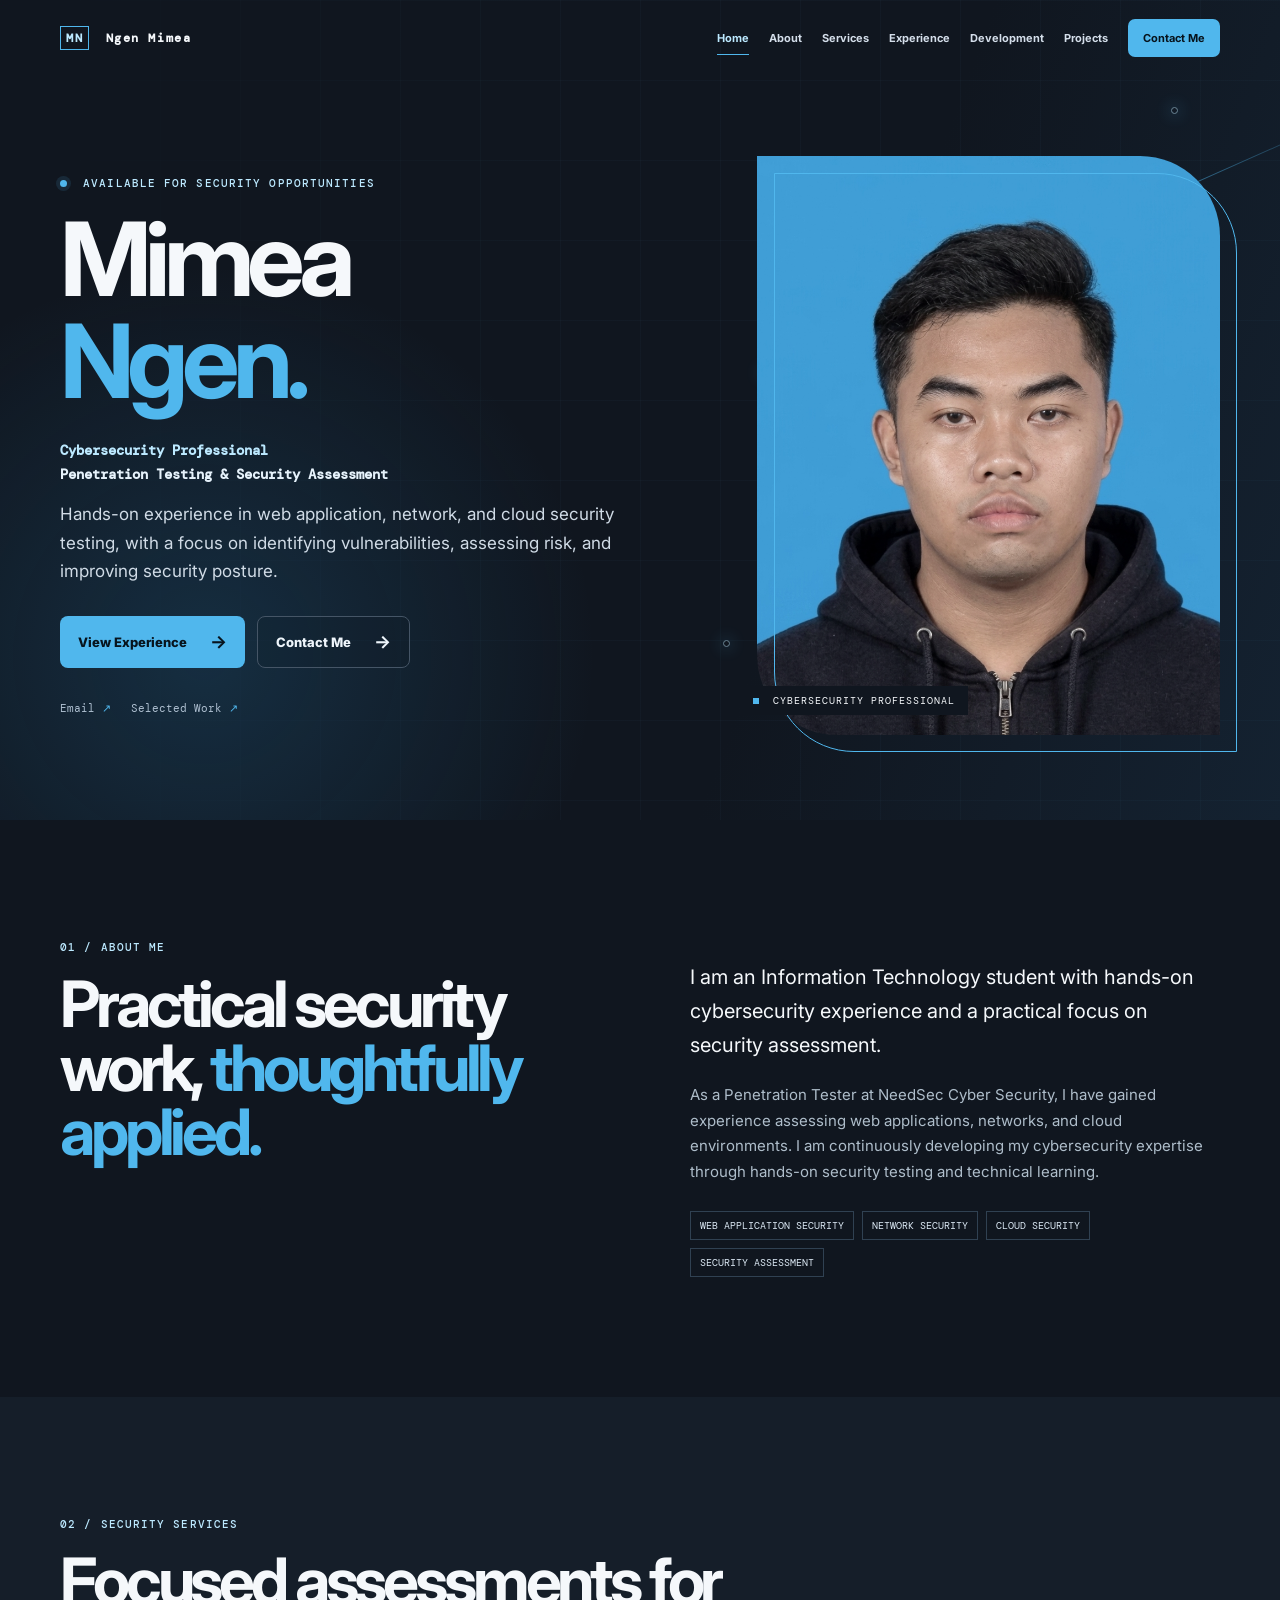
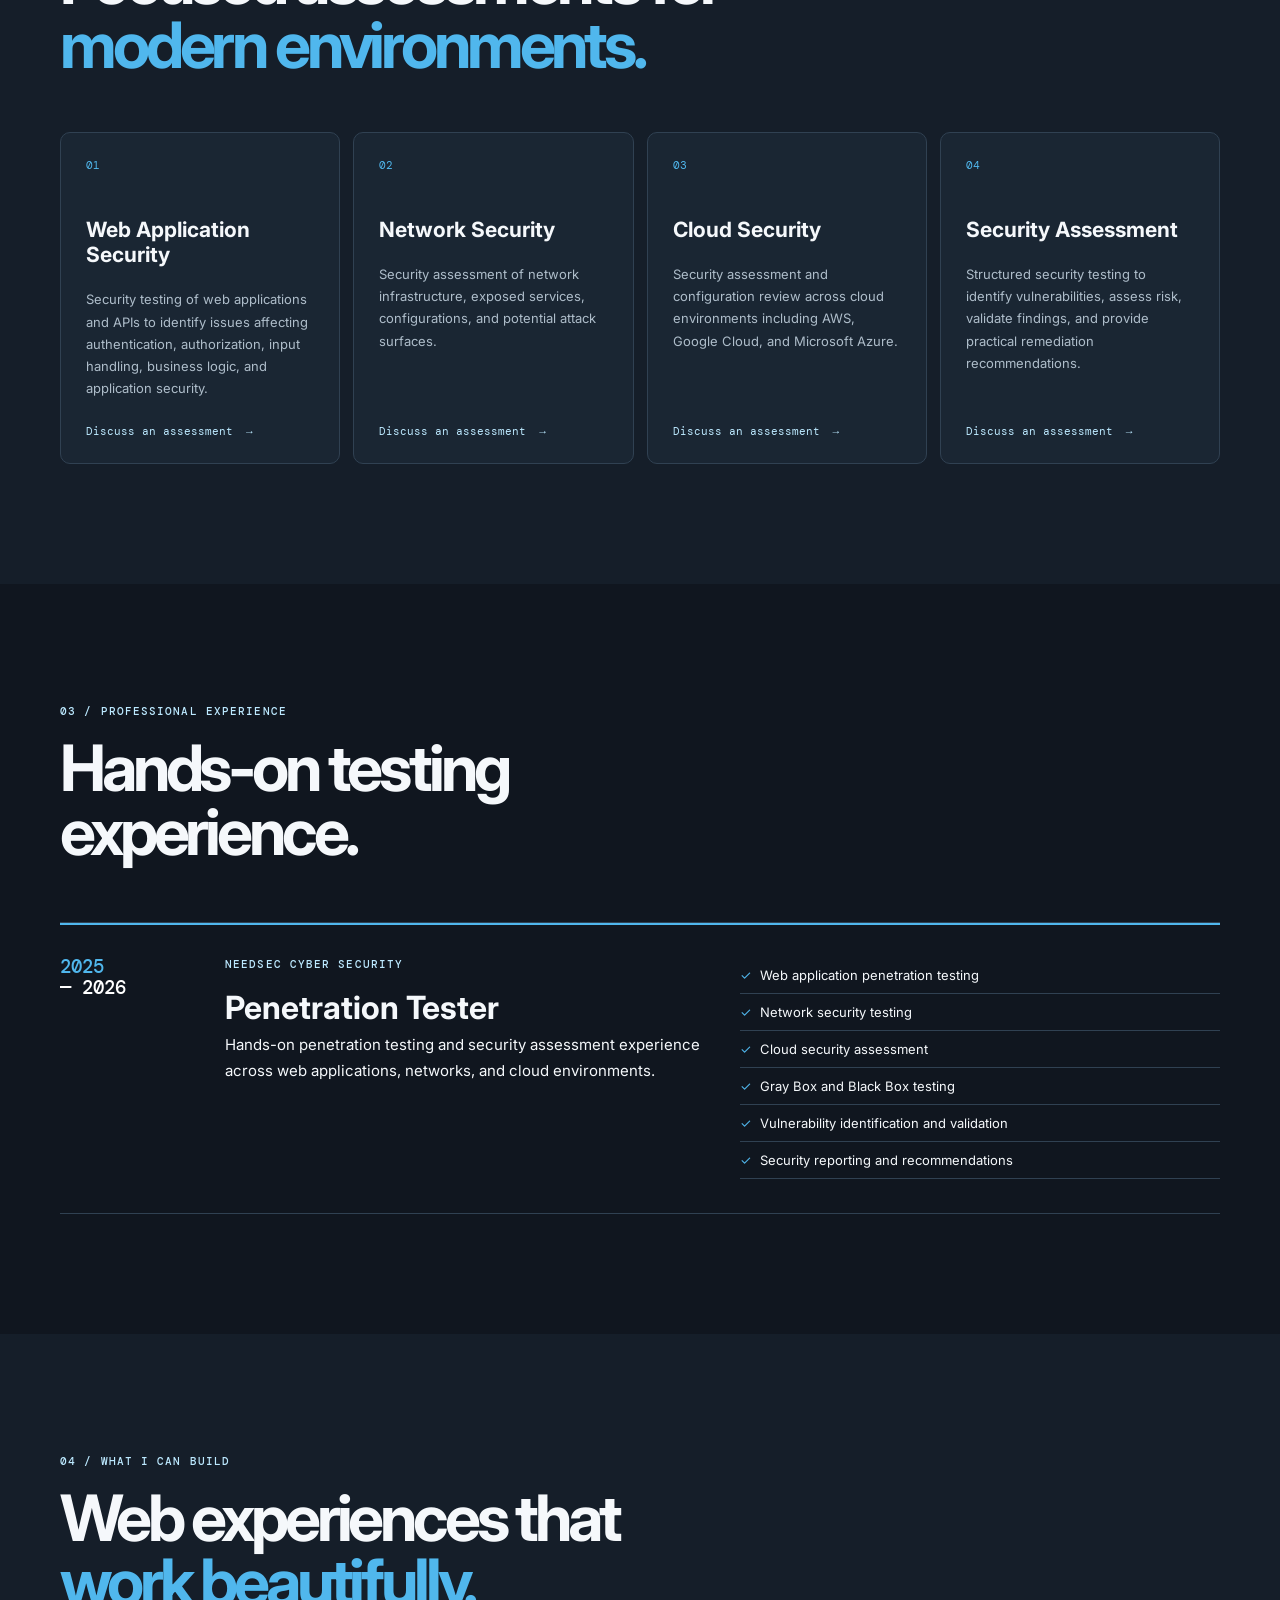
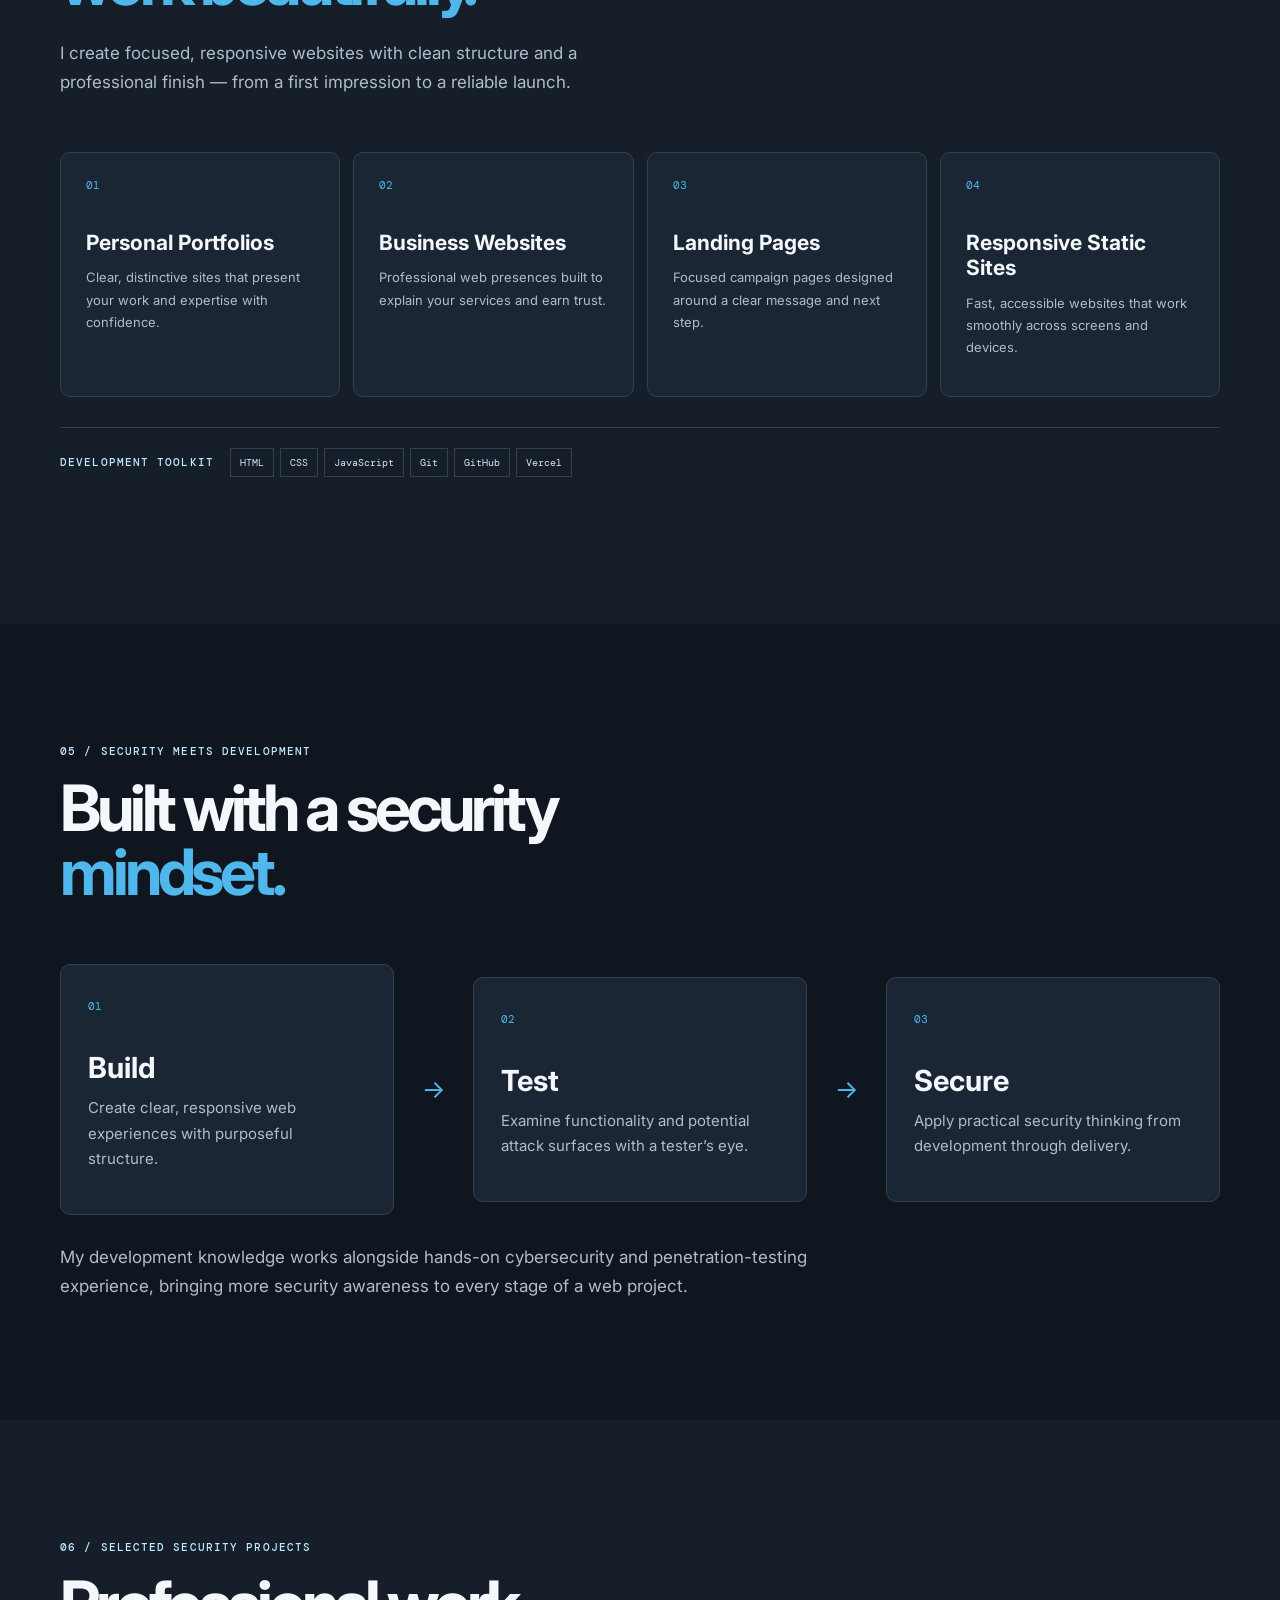
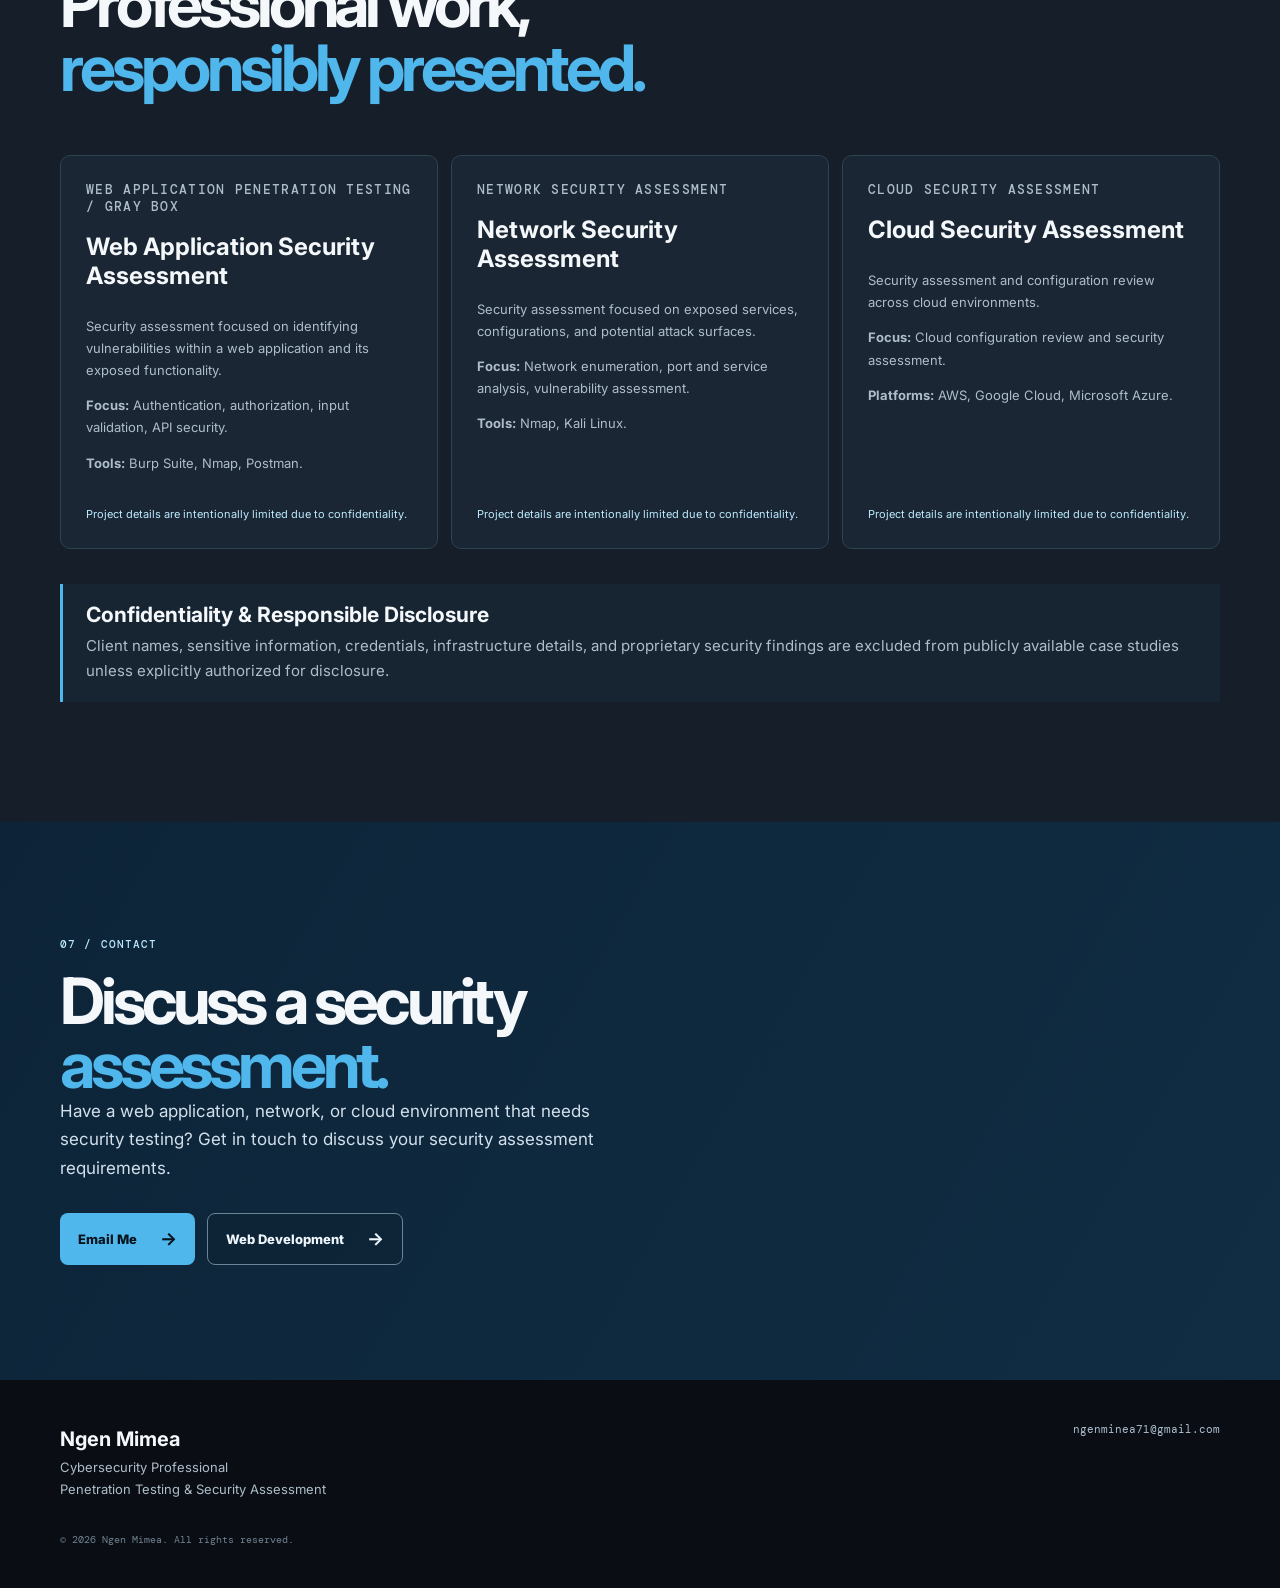
==== commit 20b03270: "Update professional cybersecurity portfolio" ====
--- a/index.html
+++ b/index.html
@@ -1,9 +1,28 @@
-<!doctype html><html lang="en"><head><meta charset="utf-8"><meta name="viewport" content="width=device-width,initial-scale=1"><meta name="description" content="Cybersecurity professional with hands-on experience in penetration testing, web application security, network security, and cloud security assessment."><meta property="og:title" content="Minea Ngen | Cybersecurity Professional & Penetration Tester"><meta property="og:description" content="Penetration testing and security assessment portfolio."><meta property="og:type" content="website"><title>Minea Ngen | Cybersecurity Professional & Penetration Tester</title><link rel="preconnect" href="https://fonts.googleapis.com"><link rel="preconnect" href="https://fonts.gstatic.com" crossorigin><link href="https://fonts.googleapis.com/css2?family=DM+Mono:wght@400;500&family=Inter:wght@400;500;600;700;800&display=swap" rel="stylesheet"><link rel="stylesheet" href="css/style.css"></head><body><a class="skip-link" href="#main">Skip to content</a><header class="site-header"><nav class="nav container"><a class="brand" href="#home"><span>MN</span> MINEA NGEN</a><button class="menu-toggle" aria-expanded="false" aria-controls="nav-links">☰<span class="sr-only">Open navigation</span></button><div class="nav-links" id="nav-links"><a href="#home">Home</a><a href="#about">About</a><a href="#services">Services</a><a href="#experience">Experience</a><a href="#capabilities">Capabilities</a><a href="#projects">Projects</a><a href="#process">Process</a><a class="nav-cta" href="#contact">Contact Me</a></div></nav></header><main id="main"><section id="home" class="hero"><div class="container hero-grid"><div><p class="eyebrow"><i></i> AVAILABLE FOR SECURITY OPPORTUNITIES</p><h1>Minea<br><em>Ngen.</em></h1><p class="kicker">Cybersecurity Professional<br><span>Penetration Testing &amp; Security Assessment</span></p><p class="hero-copy">Hands-on experience in web application, network, and cloud security testing, with a focus on identifying vulnerabilities, assessing risk, and improving security posture.</p><div class="actions"><a class="button" href="#experience">View Experience <b>→</b></a><a class="button outline" href="#contact">Contact Me <b>→</b></a></div><div class="socials"><a href="[your-linkedin]">LinkedIn ↗</a><a href="[your-github]">GitHub ↗</a><a href="mailto:ngenminea71@gmail.com">Email ↗</a></div></div><figure class="portrait"><img src="assets/minea-ngen-portrait.jpg" alt="Minea Ngen, Cybersecurity Professional"><figcaption>CYBERSECURITY PROFESSIONAL</figcaption></figure></div></section>
-<section id="about" class="section"><div class="container two-col"><div><p class="eyebrow">01 / ABOUT ME</p><h2>Practical security<br>work, <em>thoughtfully applied.</em></h2></div><div class="body-copy"><p class="lead">I am an Information Technology student with hands-on cybersecurity experience and a practical focus on security assessment.</p><p>As a Penetration Tester at NeedSec Cyber Security, I have gained experience assessing web applications, networks, and cloud environments. I am continuously developing my cybersecurity expertise through hands-on security testing and technical learning.</p><div class="focus"><span>WEB APPLICATION SECURITY</span><span>NETWORK SECURITY</span><span>CLOUD SECURITY</span><span>SECURITY ASSESSMENT</span></div></div></div></section>
-<section id="services" class="section surface"><div class="container"><p class="eyebrow">02 / SECURITY SERVICES</p><h2>Focused assessments for<br><em>modern environments.</em></h2><div class="service-grid"><article><span>01</span><h3>Web Application Security</h3><p>Security testing of web applications and APIs to identify vulnerabilities affecting authentication, authorization, input handling, business logic, and application security.</p></article><article><span>02</span><h3>Network Security</h3><p>Security assessment of network infrastructure, exposed services, configurations, and potential attack surfaces.</p></article><article><span>03</span><h3>Cloud Security</h3><p>Security assessment and configuration review across cloud environments including AWS, Google Cloud, and Microsoft Azure.</p></article><article><span>04</span><h3>Security Assessment</h3><p>Structured security testing to identify vulnerabilities, assess risk, validate findings, and provide practical remediation recommendations.</p></article></div></div></section>
-<section id="experience" class="section"><div class="container"><p class="eyebrow">03 / PROFESSIONAL EXPERIENCE</p><h2>Hands-on testing<br>experience.</h2><article class="experience"><div class="year">2025<br><span>— 2026</span></div><div><p class="label">NEEDSEC CYBER SECURITY</p><h3>Penetration Tester</h3><p>Hands-on penetration testing and security assessment experience across web applications, networks, and cloud environments.</p></div><ul><li>Web application penetration testing</li><li>Network security testing</li><li>Cloud security assessment</li><li>Gray Box and Black Box testing</li><li>Vulnerability identification and validation</li><li>Security reporting and recommendations</li></ul></article></div></section>
-<section id="capabilities" class="section surface"><div class="container"><p class="eyebrow">04 / SECURITY CAPABILITIES</p><h2>Technical capabilities,<br><em>clearly organised.</em></h2><div class="cap-grid"><article><h3>Web Application Security</h3><p>Web Application Penetration Testing<br>API Security Testing<br>Authentication &amp; Authorization Testing<br>Input Validation Testing<br>Vulnerability Assessment</p></article><article><h3>Network Security</h3><p>Network Enumeration<br>Port &amp; Service Analysis<br>Network Security Testing<br>Vulnerability Assessment</p></article><article><h3>Cloud Security</h3><p>AWS Security Assessment<br>Google Cloud Security Assessment<br>Microsoft Azure Security Assessment<br>Cloud Configuration Review</p></article><article><h3>Testing Approach</h3><p>Black Box Testing<br>Gray Box Testing<br>Manual Security Testing<br>Vulnerability Validation<br>Security Reporting</p></article></div><div class="tools"><div><p class="label">SECURITY TOOLS</p><span>Burp Suite</span><span>Nmap</span><span>SQLMap</span><span>WPScan</span><span>Kali Linux</span><span>Postman</span></div><div><p class="label">PROGRAMMING / TECHNICAL</p><span>Python</span><span>PHP</span><span>Java</span><span>SQL</span></div><div><p class="label">CLOUD</p><span>AWS</span><span>Google Cloud</span><span>Microsoft Azure</span></div></div></div></section>
-<section id="process" class="section"><div class="container"><p class="eyebrow">05 / HOW I WORK</p><h2>A clear security<br><em>assessment process.</em></h2><ol class="process"><li><b>01</b><h3>Scope</h3><p>Understand objectives, scope, testing boundaries, and requirements.</p></li><li><b>02</b><h3>Reconnaissance</h3><p>Identify the attack surface, technologies, services, and potential entry points.</p></li><li><b>03</b><h3>Assessment</h3><p>Perform manual and automated security testing within the agreed scope.</p></li><li><b>04</b><h3>Validation</h3><p>Validate vulnerabilities and assess their potential security impact.</p></li><li><b>05</b><h3>Reporting</h3><p>Document findings with evidence, impact, and remediation recommendations.</p></li><li><b>06</b><h3>Remediation</h3><p>Provide practical recommendations to help reduce security risk.</p></li></ol></div></section>
-<section id="projects" class="section surface"><div class="container"><p class="eyebrow">06 / SELECTED SECURITY PROJECTS</p><h2>Professional work,<br><em>responsibly presented.</em></h2><div class="project-grid"><article><p class="label">WEB APPLICATION PENETRATION TESTING / GRAY BOX</p><h3>Web Application Security Assessment</h3><p>Security assessment focused on identifying vulnerabilities within a web application and its exposed functionality.</p><p><b>Focus:</b> Authentication, authorization, input validation, API security.</p><p><b>Tools:</b> Burp Suite, Nmap, Postman.</p><small>Project details are intentionally limited due to confidentiality.</small></article><article><p class="label">NETWORK SECURITY ASSESSMENT</p><h3>Network Security Assessment</h3><p>Security assessment focused on exposed services, configurations, and potential attack surfaces.</p><p><b>Focus:</b> Network enumeration, port and service analysis, vulnerability assessment.</p><p><b>Tools:</b> Nmap, Kali Linux.</p><small>Project details are intentionally limited due to confidentiality.</small></article><article><p class="label">CLOUD SECURITY ASSESSMENT</p><h3>Cloud Security Assessment</h3><p>Security assessment and configuration review across cloud environments.</p><p><b>Focus:</b> Cloud configuration review and security assessment.</p><p><b>Platforms:</b> AWS, Google Cloud, Microsoft Azure.</p><small>Project details are intentionally limited due to confidentiality.</small></article></div><aside class="notice"><h3>Confidentiality &amp; Responsible Disclosure</h3><p>Client names, sensitive information, credentials, infrastructure details, and proprietary security findings are excluded from publicly available case studies unless explicitly authorized for disclosure.</p></aside></div></section>
-<section class="section"><div class="container two-col"><div><p class="eyebrow">07 / EDUCATION &amp; DEVELOPMENT</p><h2>Growing through<br><em>practice.</em></h2></div><div class="body-copy"><h3>Bachelor of Information Technology</h3><p>USEA University · 2023 — Present</p><h3>Professional Development</h3><p>Continuously developing practical cybersecurity skills through hands-on security testing, technical projects, and independent learning.</p><a class="resume" href="assets/resume.pdf" download>Download Resume <b>↓</b></a><small class="resume-note">Place your resume PDF at <code>assets/resume.pdf</code> to enable this download.</small></div></div></section>
-<section id="contact" class="contact"><div class="container"><p class="eyebrow">08 / CONTACT</p><h2>Discuss a security<br><em>assessment.</em></h2><p>Have a web application, network, or cloud environment that needs security testing? Get in touch to discuss your security assessment requirements.</p><div class="actions"><a class="button" href="mailto:ngenminea71@gmail.com">Email Me <b>→</b></a><a class="button outline" href="[your-linkedin]">LinkedIn <b>↗</b></a><a class="button outline" href="[your-github]">GitHub <b>↗</b></a></div></div></section></main><footer><div class="container footer-grid"><div><strong>Minea Ngen</strong><p>Cybersecurity Professional<br>Penetration Testing &amp; Security Assessment</p></div><div><a href="[your-linkedin]">LinkedIn</a><a href="[your-github]">GitHub</a><a href="mailto:ngenminea71@gmail.com">Email</a></div><small>© 2026 Minea Ngen. All rights reserved.</small></div></footer><script src="js/script.js"></script></body></html>
+<!doctype html>
+<html lang="en">
+<head>
+  <meta charset="utf-8">
+  <meta name="viewport" content="width=device-width, initial-scale=1">
+  <meta name="description" content="Ngen Mimea &mdash; Cybersecurity Professional specialising in penetration testing and security assessment.">
+  <title>Ngen Mimea | Cybersecurity Professional</title>
+  <link rel="preconnect" href="https://fonts.googleapis.com">
+  <link rel="preconnect" href="https://fonts.gstatic.com" crossorigin>
+  <link href="https://fonts.googleapis.com/css2?family=DM+Mono:wght@400;500&family=Inter:wght@400;500;600;700;800&display=swap" rel="stylesheet">
+  <link rel="stylesheet" href="css/style.css">
+</head>
+<body>
+  <a class="skip-link" href="#main">Skip to content</a><div class="scroll-progress" aria-hidden="true"><span></span></div>
+  <header class="site-header"><nav class="nav container" aria-label="Primary navigation"><a class="brand" href="#home"><span>MN</span> Ngen Mimea</a><button class="menu-toggle" aria-expanded="false" aria-controls="nav-links"><span></span><span></span><span></span><b class="sr-only">Open navigation</b></button><div class="nav-links" id="nav-links"><a href="#home">Home</a><a href="#about">About</a><a href="#services">Services</a><a href="#experience">Experience</a><a href="#build">Development</a><a href="#projects">Projects</a><a class="nav-cta" href="#contact">Contact Me</a></div></nav></header>
+  <main id="main">
+    <section id="home" class="hero"><div class="network" aria-hidden="true"><i></i><i></i><i></i><i></i><i></i></div><div class="container hero-grid"><div class="hero-content reveal"><p class="eyebrow"><i></i> AVAILABLE FOR SECURITY OPPORTUNITIES</p><h1>Mimea<br><em>Ngen.</em></h1><p class="kicker">Cybersecurity Professional<br><span>Penetration Testing &amp; Security Assessment</span></p><p class="hero-copy">Hands-on experience in web application, network, and cloud security testing, with a focus on identifying vulnerabilities, assessing risk, and improving security posture.</p><div class="actions"><a class="button" href="#experience">View Experience <b>&rarr;</b></a><a class="button outline" href="#contact">Contact Me <b>&rarr;</b></a></div><div class="socials"><a href="mailto:ngenminea71@gmail.com">Email <span>&nearr;</span></a><a href="#projects">Selected Work <span>&nearr;</span></a></div></div><figure class="portrait reveal delay-1"><img src="assets/minea-ngen-portrait.jpg" alt="Ngen Mimea, Cybersecurity Professional"><figcaption><i></i> CYBERSECURITY PROFESSIONAL</figcaption></figure></div></section>
+    <section id="about" class="section"><div class="container two-col"><div class="reveal"><p class="eyebrow">01 / ABOUT ME</p><h2>Practical security<br>work, <em>thoughtfully applied.</em></h2></div><div class="body-copy reveal delay-1"><p class="lead">I am an Information Technology student with hands-on cybersecurity experience and a practical focus on security assessment.</p><p>As a Penetration Tester at NeedSec Cyber Security, I have gained experience assessing web applications, networks, and cloud environments. I am continuously developing my cybersecurity expertise through hands-on security testing and technical learning.</p><div class="focus"><span>WEB APPLICATION SECURITY</span><span>NETWORK SECURITY</span><span>CLOUD SECURITY</span><span>SECURITY ASSESSMENT</span></div></div></div></section>
+    <section id="services" class="section surface"><div class="container"><div class="reveal"><p class="eyebrow">02 / SECURITY SERVICES</p><h2>Focused assessments for<br><em>modern environments.</em></h2></div><div class="service-grid"><article class="reveal"><span>01</span><h3>Web Application Security</h3><p>Security testing of web applications and APIs to identify issues affecting authentication, authorization, input handling, business logic, and application security.</p><a href="#contact">Discuss an assessment <b>&rarr;</b></a></article><article class="reveal delay-1"><span>02</span><h3>Network Security</h3><p>Security assessment of network infrastructure, exposed services, configurations, and potential attack surfaces.</p><a href="#contact">Discuss an assessment <b>&rarr;</b></a></article><article class="reveal delay-2"><span>03</span><h3>Cloud Security</h3><p>Security assessment and configuration review across cloud environments including AWS, Google Cloud, and Microsoft Azure.</p><a href="#contact">Discuss an assessment <b>&rarr;</b></a></article><article class="reveal delay-3"><span>04</span><h3>Security Assessment</h3><p>Structured security testing to identify vulnerabilities, assess risk, validate findings, and provide practical remediation recommendations.</p><a href="#contact">Discuss an assessment <b>&rarr;</b></a></article></div></div></section>
+    <section id="experience" class="section"><div class="container"><div class="reveal"><p class="eyebrow">03 / PROFESSIONAL EXPERIENCE</p><h2>Hands-on testing<br>experience.</h2></div><article class="experience reveal"><div class="year">2025<br><span>&mdash; 2026</span></div><div><p class="label">NEEDSEC CYBER SECURITY</p><h3>Penetration Tester</h3><p>Hands-on penetration testing and security assessment experience across web applications, networks, and cloud environments.</p></div><ul><li>Web application penetration testing</li><li>Network security testing</li><li>Cloud security assessment</li><li>Gray Box and Black Box testing</li><li>Vulnerability identification and validation</li><li>Security reporting and recommendations</li></ul></article></div></section>
+    <section id="build" class="section surface"><div class="container"><div class="reveal"><p class="eyebrow">04 / WHAT I CAN BUILD</p><h2>Web experiences that<br><em>work beautifully.</em></h2><p class="section-intro">I create focused, responsive websites with clean structure and a professional finish &mdash; from a first impression to a reliable launch.</p></div><div class="build-grid"><article class="build-card reveal"><span>01</span><h3>Personal Portfolios</h3><p>Clear, distinctive sites that present your work and expertise with confidence.</p></article><article class="build-card reveal delay-1"><span>02</span><h3>Business Websites</h3><p>Professional web presences built to explain your services and earn trust.</p></article><article class="build-card reveal delay-2"><span>03</span><h3>Landing Pages</h3><p>Focused campaign pages designed around a clear message and next step.</p></article><article class="build-card reveal delay-3"><span>04</span><h3>Responsive Static Sites</h3><p>Fast, accessible websites that work smoothly across screens and devices.</p></article></div><div class="tech-stack reveal"><p class="label">DEVELOPMENT TOOLKIT</p><span>HTML</span><span>CSS</span><span>JavaScript</span><span>Git</span><span>GitHub</span><span>Vercel</span></div></div></section>
+    <section id="process" class="section"><div class="container"><div class="reveal"><p class="eyebrow">05 / SECURITY MEETS DEVELOPMENT</p><h2>Built with a security<br><em>mindset.</em></h2></div><div class="security-flow reveal" aria-label="Build, test, secure"><div><b>01</b><h3>Build</h3><p>Create clear, responsive web experiences with purposeful structure.</p></div><i>&rarr;</i><div><b>02</b><h3>Test</h3><p>Examine functionality and potential attack surfaces with a tester’s eye.</p></div><i>&rarr;</i><div><b>03</b><h3>Secure</h3><p>Apply practical security thinking from development through delivery.</p></div></div><p class="security-note reveal">My development knowledge works alongside hands-on cybersecurity and penetration-testing experience, bringing more security awareness to every stage of a web project.</p></div></section>
+    <section id="projects" class="section surface"><div class="container"><div class="reveal"><p class="eyebrow">06 / SELECTED SECURITY PROJECTS</p><h2>Professional work,<br><em>responsibly presented.</em></h2></div><div class="project-grid"><article class="reveal"><p class="label">WEB APPLICATION PENETRATION TESTING / GRAY BOX</p><h3>Web Application Security Assessment</h3><p>Security assessment focused on identifying vulnerabilities within a web application and its exposed functionality.</p><p><b>Focus:</b> Authentication, authorization, input validation, API security.</p><p><b>Tools:</b> Burp Suite, Nmap, Postman.</p><small>Project details are intentionally limited due to confidentiality.</small></article><article class="reveal delay-1"><p class="label">NETWORK SECURITY ASSESSMENT</p><h3>Network Security Assessment</h3><p>Security assessment focused on exposed services, configurations, and potential attack surfaces.</p><p><b>Focus:</b> Network enumeration, port and service analysis, vulnerability assessment.</p><p><b>Tools:</b> Nmap, Kali Linux.</p><small>Project details are intentionally limited due to confidentiality.</small></article><article class="reveal delay-2"><p class="label">CLOUD SECURITY ASSESSMENT</p><h3>Cloud Security Assessment</h3><p>Security assessment and configuration review across cloud environments.</p><p><b>Focus:</b> Cloud configuration review and security assessment.</p><p><b>Platforms:</b> AWS, Google Cloud, Microsoft Azure.</p><small>Project details are intentionally limited due to confidentiality.</small></article></div><aside class="notice reveal"><h3>Confidentiality &amp; Responsible Disclosure</h3><p>Client names, sensitive information, credentials, infrastructure details, and proprietary security findings are excluded from publicly available case studies unless explicitly authorized for disclosure.</p></aside></div></section>
+    <section id="contact" class="contact"><div class="container reveal"><p class="eyebrow">07 / CONTACT</p><h2>Discuss a security<br><em>assessment.</em></h2><p>Have a web application, network, or cloud environment that needs security testing? Get in touch to discuss your security assessment requirements.</p><div class="actions"><a class="button" href="mailto:ngenminea71@gmail.com">Email Me <b>&rarr;</b></a><a class="button outline" href="#build">Web Development <b>&rarr;</b></a></div></div></section>
+  </main>
+  <button class="back-to-top" type="button" aria-label="Back to top">&uarr;</button><footer><div class="container footer-grid"><div><strong>Ngen Mimea</strong><p>Cybersecurity Professional<br>Penetration Testing &amp; Security Assessment</p></div><a href="mailto:ngenminea71@gmail.com">ngenminea71@gmail.com</a><small>&copy; 2026 Ngen Mimea. All rights reserved.</small></div></footer><script src="js/script.js"></script>
+</body>
+</html>
--- a/css/style.css
+++ b/css/style.css
@@ -1 +1 @@
-:root{--bg:#121720;--surface:#19212c;--card:#202a36;--ink:#f4f7fb;--muted:#b2c0cf;--line:#344252;--blue:#28a5f5;--soft:#9cdbff;--mono:'DM Mono',monospace;--sans:'Inter',sans-serif}*{box-sizing:border-box}html{scroll-behavior:smooth}body{margin:0;background:var(--bg);color:var(--ink);font:15px/1.7 var(--sans)}.container{width:min(1160px,calc(100% - 44px));margin:auto}.skip-link{position:absolute;top:-99px;left:12px;background:#fff;color:#000;padding:8px;z-index:99}.skip-link:focus{top:10px}.site-header{position:fixed;inset:0 0 auto;z-index:20;background:rgba(18,23,32,.92);border-bottom:1px solid var(--line);backdrop-filter:blur(14px)}.nav{height:76px;display:flex;align-items:center;justify-content:space-between;gap:22px}.brand{color:var(--ink);font:700 12px var(--mono);letter-spacing:.13em;text-decoration:none}.brand span{display:inline-block;border:1px solid var(--blue);color:var(--soft);padding:3px 5px;margin-right:8px}.nav-links{display:flex;align-items:center;gap:22px}.nav-links a{color:#d4deea;text-decoration:none;font-size:12px;font-weight:700}.nav-links a:hover{color:var(--soft)}.nav-cta{padding:11px 16px;background:var(--blue);border-radius:8px;color:#06131c!important}.menu-toggle{display:none;color:#fff;background:none;border:0;font-size:22px}.sr-only{position:absolute;width:1px;height:1px;overflow:hidden;clip:rect(0,0,0,0)}.hero{padding:160px 0 85px;background:radial-gradient(circle at 13% 88%,rgba(40,165,245,.22),transparent 32%),linear-gradient(110deg,#121720,#121720 68%,#172332)}.hero-grid{display:grid;grid-template-columns:1.15fr .85fr;gap:70px;align-items:center}.eyebrow,.label{font:500 11px var(--mono);letter-spacing:.1em;color:var(--soft);margin:0 0 18px}.eyebrow i{display:inline-block;width:7px;height:7px;border-radius:50%;background:var(--blue);margin-right:8px}h1,h2,h3,p{margin-top:0}h1,h2{letter-spacing:-.065em;line-height:1}h1{font-size:clamp(66px,8vw,118px);margin-bottom:27px}h1 em,h2 em{font-style:normal;color:var(--blue)}h2{font-size:clamp(42px,5vw,68px);margin-bottom:0}h3{line-height:1.2;font-size:21px}.kicker{font:600 14px var(--mono);color:var(--soft);line-height:1.65}.kicker span{color:#e6f2fb}.hero-copy{max-width:600px;color:#d0dbe6;font-size:17px}.actions{display:flex;flex-wrap:wrap;gap:12px;margin-top:30px}.button{display:inline-flex;gap:23px;align-items:center;background:var(--blue);color:#07141e;text-decoration:none;font-weight:800;padding:14px 18px;border-radius:8px;font-size:13px}.button.outline{background:transparent;color:#eef5fb;border:1px solid #455566}.socials{display:flex;gap:20px;margin-top:33px}.socials a,footer a{color:#aebfd0;font:11px var(--mono);text-decoration:none}.portrait{margin:0;position:relative}.portrait img{width:100%;aspect-ratio:4/5;object-fit:cover;object-position:center 20%;display:block;border-radius:0 80px 0 80px;filter:saturate(.75)}.portrait::after{content:'';position:absolute;inset:17px -17px -17px 17px;border:1px solid var(--blue);border-radius:0 80px 0 80px}.portrait figcaption{position:absolute;bottom:20px;left:-17px;z-index:1;background:#10151e;padding:8px 13px;font:10px var(--mono);letter-spacing:.1em}.section{padding:120px 0}.surface{background:var(--surface)}.two-col{display:grid;grid-template-columns:1fr 1fr;gap:100px}.body-copy{color:var(--muted);padding-top:20px}.body-copy .lead{color:var(--ink);font-size:20px}.focus{display:flex;gap:8px;flex-wrap:wrap;margin-top:27px}.focus span,.tools span{border:1px solid var(--line);padding:7px 9px;font:10px var(--mono);color:#dbe8f4}.service-grid,.cap-grid{display:grid;grid-template-columns:repeat(4,1fr);gap:13px;margin-top:55px}.service-grid article,.cap-grid article,.project-grid article{background:var(--card);border:1px solid var(--line);padding:25px;border-radius:10px}.service-grid article{min-height:300px}.service-grid span{font:11px var(--mono);color:var(--blue)}.service-grid h3{margin-top:45px}.service-grid p,.cap-grid p,.project-grid p{color:var(--muted);font-size:13px}.experience{margin-top:58px;border-block:1px solid var(--line);padding:34px 0;display:grid;grid-template-columns:130px 1fr 1fr;gap:35px}.year{font:500 19px var(--mono);color:var(--blue);line-height:1.1}.year span{color:#fff}.experience h3{font-size:32px;margin:5px 0}.experience ul{list-style:none;margin:0;padding:0}.experience li{padding:7px 0;border-bottom:1px solid var(--line);font-size:13px}.experience li:before{content:'✓';color:var(--blue);margin-right:8px}.tools{display:grid;grid-template-columns:2fr 1fr 1fr;gap:22px;margin-top:40px}.tools span{display:inline-block;margin:0 6px 7px 0}.process{list-style:none;padding:0;margin:55px 0 0;display:grid;grid-template-columns:repeat(3,1fr);border-top:1px solid var(--line)}.process li{padding:24px;border-right:1px solid var(--line);border-bottom:1px solid var(--line)}.process b{font:11px var(--mono);color:var(--blue)}.process p{color:var(--muted);font-size:13px}.project-grid{display:grid;grid-template-columns:repeat(3,1fr);gap:13px;margin-top:55px}.project-grid article{min-height:345px}.project-grid h3{font-size:24px}.project-grid small{display:block;margin-top:23px;color:var(--soft);font-size:11px}.notice{margin-top:35px;border-left:3px solid var(--blue);padding:18px 23px;background:#172230}.notice h3{margin-bottom:5px}.notice p{margin:0;color:var(--muted)}.resume{display:inline-flex;gap:18px;margin-top:23px;background:var(--blue);color:#07141e;text-decoration:none;font-weight:800;padding:12px 15px;border-radius:7px}.resume-note{display:block;margin-top:10px;color:var(--muted)}.contact{padding:115px 0;background:#0d2438}.contact>div>p:not(.eyebrow){max-width:580px;color:#d2e0ec;font-size:17px}.contact .outline{border-color:#6b8498}footer{background:#0a0e14;padding:42px 0}.footer-grid{display:grid;grid-template-columns:1fr auto;gap:20px}.footer-grid strong{font-size:20px}.footer-grid p{color:var(--muted);font-size:13px}.footer-grid div:nth-child(2){display:flex;gap:17px}.footer-grid small{grid-column:1/-1;color:#728292;font:10px var(--mono)}@media(max-width:850px){.nav-links{display:none}.nav-links.open{position:absolute;display:flex;flex-direction:column;align-items:flex-start;top:76px;left:0;right:0;background:#121720;border-bottom:1px solid var(--line);padding:24px}.menu-toggle{display:block}.hero-grid,.two-col{grid-template-columns:1fr;gap:45px}.portrait{max-width:420px}.service-grid,.cap-grid{grid-template-columns:repeat(2,1fr)}.experience{grid-template-columns:1fr}.tools{grid-template-columns:1fr}.process,.project-grid{grid-template-columns:1fr 1fr}}@media(max-width:520px){.container{width:min(100% - 32px,1160px)}.hero{padding-top:125px}.section{padding:78px 0}.service-grid,.cap-grid,.process,.project-grid{grid-template-columns:1fr}.service-grid article{min-height:auto}.portrait{width:calc(100% - 17px)}.footer-grid{grid-template-columns:1fr}.footer-grid div:nth-child(2){flex-direction:column;gap:8px}}
+:root{--bg:#10161f;--surface:#151e29;--card:#1a2633;--ink:#f5f8fb;--muted:#aebdca;--line:#304152;--blue:#50b7ed;--soft:#bce9ff;--mono:'DM Mono',monospace;--sans:'Inter',sans-serif}*{box-sizing:border-box}html{scroll-behavior:smooth}body{margin:0;background:var(--bg);color:var(--ink);font:15px/1.7 var(--sans);overflow-x:hidden}.container{width:min(1160px,calc(100% - 44px));margin:auto}.skip-link{position:absolute;top:-99px;left:12px;background:#fff;color:#000;padding:8px;z-index:99}.skip-link:focus{top:10px}.scroll-progress{position:fixed;z-index:40;top:0;left:0;width:100%;height:3px}.scroll-progress span{display:block;width:0;height:100%;background:var(--blue);box-shadow:0 0 12px rgba(80,183,237,.7)}.site-header{position:fixed;inset:0 0 auto;z-index:20;border-bottom:1px solid transparent;transition:.3s}.site-header.scrolled{background:rgba(16,22,31,.88);border-color:rgba(91,116,137,.36);backdrop-filter:blur(16px);box-shadow:0 6px 25px rgba(0,0,0,.11)}.nav{height:76px;display:flex;align-items:center;justify-content:space-between;gap:20px}.brand{color:var(--ink);font:700 12px var(--mono);letter-spacing:.13em;text-decoration:none}.brand span{display:inline-block;border:1px solid var(--blue);color:var(--soft);padding:3px 5px;margin-right:8px}.nav-links{display:flex;align-items:center;gap:20px}.nav-links a{position:relative;color:#d4deea;text-decoration:none;font-size:11px;font-weight:700;transition:color .2s}.nav-links a:not(.nav-cta):after{content:'';position:absolute;left:0;right:0;bottom:-8px;height:1px;background:var(--blue);transform:scaleX(0);transition:.25s}.nav-links a:hover,.nav-links a.active{color:var(--soft)}.nav-links a.active:after{transform:scaleX(1)}.nav-cta{padding:10px 15px;background:var(--blue);border-radius:7px;color:#07131c!important;transition:.2s!important}.nav-cta:hover,.button:hover{transform:translateY(-3px);box-shadow:0 10px 25px rgba(80,183,237,.2)}.menu-toggle{display:none;width:35px;padding:7px 3px;background:none;border:0}.menu-toggle span{display:block;height:1px;margin:5px 0;background:#fff;transition:.2s}.sr-only{position:absolute;width:1px;height:1px;overflow:hidden;clip:rect(0,0,0,0)}.hero{position:relative;isolation:isolate;min-height:740px;padding:156px 0 85px;background:radial-gradient(circle at 16% 80%,rgba(40,130,185,.22),transparent 31%),linear-gradient(110deg,#10161f,#10161f 63%,#142231);overflow:hidden}.network{position:absolute;inset:0;z-index:-1;opacity:.52;background-image:linear-gradient(rgba(98,165,203,.07) 1px,transparent 1px),linear-gradient(90deg,rgba(98,165,203,.07) 1px,transparent 1px);background-size:80px 80px;mask-image:linear-gradient(90deg,transparent,black 42%,black)}.network:before,.network:after{content:'';position:absolute;width:420px;height:1px;background:linear-gradient(90deg,transparent,var(--blue),transparent);transform:rotate(-24deg);animation:network-drift 11s ease-in-out infinite}.network:before{top:23%;right:-110px}.network:after{bottom:24%;right:7%;animation-delay:-5s}.network i{position:absolute;width:7px;height:7px;border:1px solid var(--soft);border-radius:50%;box-shadow:0 0 15px var(--blue);animation:pulse 3s infinite}.network i:nth-child(1){top:25%;right:21%}.network i:nth-child(2){top:45%;right:40%;animation-delay:-1.2s}.network i:nth-child(3){top:70%;right:14%;animation-delay:-2s}.network i:nth-child(4){top:78%;right:43%;animation-delay:-.7s}.network i:nth-child(5){top:13%;right:8%;animation-delay:-1.8s}.hero-grid{display:grid;grid-template-columns:1.15fr .85fr;gap:70px;align-items:center}.eyebrow,.label{font:500 11px var(--mono);letter-spacing:.1em;color:var(--soft);margin:0 0 18px}.eyebrow i{display:inline-block;width:7px;height:7px;border-radius:50%;background:var(--blue);margin-right:8px;box-shadow:0 0 0 4px rgba(80,183,237,.12)}h1,h2,h3,p{margin-top:0}h1,h2{letter-spacing:-.065em;line-height:1}h1{font-size:clamp(66px,8vw,118px);margin-bottom:27px}h1 em,h2 em{font-style:normal;color:var(--blue)}h2{font-size:clamp(42px,5vw,68px);margin-bottom:0}h3{line-height:1.2;font-size:21px}.kicker{font:600 14px var(--mono);color:var(--soft);line-height:1.65}.kicker span{color:#e6f2fb}.hero-copy{max-width:600px;color:#d0dbe6;font-size:17px}.actions{display:flex;flex-wrap:wrap;gap:12px;margin-top:30px}.button{display:inline-flex;gap:23px;align-items:center;background:var(--blue);color:#07141e;text-decoration:none;font-weight:800;padding:14px 18px;border-radius:8px;font-size:13px;transition:.2s}.button b{font-size:18px;line-height:.8}.button.outline{background:rgba(11,20,29,.13);color:#eef5fb;border:1px solid #455566}.button.outline:hover{border-color:var(--soft);box-shadow:none}.socials{display:flex;gap:20px;margin-top:33px}.socials a,footer a{color:#aebfd0;font:11px var(--mono);text-decoration:none}.socials a:hover,footer a:hover{color:var(--soft)}.socials span{color:var(--blue)}.portrait{margin:0;position:relative}.portrait img{width:100%;aspect-ratio:4/5;object-fit:cover;object-position:center 20%;display:block;border-radius:0 80px 0 80px;filter:saturate(.76);transition:.5s}.portrait:hover img{filter:saturate(.95);transform:scale(1.012)}.portrait:after{content:'';position:absolute;inset:17px -17px -17px 17px;border:1px solid var(--blue);border-radius:0 80px 0 80px;transition:.35s}.portrait:hover:after{inset:11px -11px -11px 11px}.portrait figcaption{position:absolute;bottom:20px;left:-17px;z-index:1;background:#10161f;padding:8px 13px;font:10px var(--mono);letter-spacing:.1em}.portrait figcaption i{display:inline-block;width:6px;height:6px;background:var(--blue);margin-right:7px}.section{padding:120px 0}.surface{background:var(--surface)}.two-col{display:grid;grid-template-columns:1fr 1fr;gap:100px}.body-copy{color:var(--muted);padding-top:20px}.body-copy .lead{color:var(--ink);font-size:20px}.focus{display:flex;gap:8px;flex-wrap:wrap;margin-top:27px}.focus span,.tech-stack span{border:1px solid var(--line);padding:7px 9px;font:10px var(--mono);color:#dbe8f4}.service-grid,.build-grid{display:grid;grid-template-columns:repeat(4,1fr);gap:13px;margin-top:55px}.service-grid article,.build-card,.project-grid article{display:flex;flex-direction:column;background:var(--card);border:1px solid var(--line);padding:25px;border-radius:10px;transition:.25s}.service-grid article{min-height:310px}.service-grid article:hover,.build-card:hover,.project-grid article:hover{transform:translateY(-7px);border-color:#4d7c99;box-shadow:0 15px 30px rgba(3,9,15,.19)}.service-grid span,.build-card span{font:11px var(--mono);color:var(--blue)}.service-grid h3{margin-top:45px}.service-grid p,.project-grid p,.build-card p{color:var(--muted);font-size:13px}.service-grid a{margin-top:auto;padding-top:12px;color:var(--soft);font:11px var(--mono);text-decoration:none}.service-grid a b{margin-left:6px;transition:.2s}.service-grid a:hover b{margin-left:11px}.experience{position:relative;margin-top:58px;border-block:1px solid var(--line);padding:34px 0;display:grid;grid-template-columns:130px 1fr 1fr;gap:35px}.experience:before{content:'';position:absolute;top:0;left:0;height:2px;width:0;background:var(--blue);transition:width 1s .2s}.experience.visible:before{width:100%}.year{font:500 19px var(--mono);color:var(--blue);line-height:1.1}.year span{color:#fff}.experience h3{font-size:32px;margin:5px 0}.experience ul{list-style:none;margin:0;padding:0}.experience li{padding:7px 0;border-bottom:1px solid var(--line);font-size:13px}.experience li:before{content:'✓';color:var(--blue);margin-right:8px}.section-intro{max-width:570px;margin:25px 0 0;color:var(--muted);font-size:17px}.build-card{min-height:220px}.build-card h3{margin:38px 0 11px}.tech-stack{margin-top:30px;padding:20px 0;border-top:1px solid var(--line)}.tech-stack .label{display:inline-block;margin:0 16px 0 0}.tech-stack span{display:inline-block;margin:0 6px 7px 0}.security-flow{display:grid;grid-template-columns:1fr auto 1fr auto 1fr;gap:28px;align-items:center;margin-top:60px}.security-flow>div{min-height:218px;padding:27px;background:var(--card);border:1px solid var(--line);border-radius:10px;transition:.25s}.security-flow>div:hover{transform:translateY(-5px);border-color:#4d7c99}.security-flow b{font:11px var(--mono);color:var(--blue)}.security-flow h3{font-size:29px;margin:34px 0 9px}.security-flow p,.security-note{color:var(--muted)}.security-flow>i{font-style:normal;color:var(--blue);font-size:25px}.security-note{max-width:800px;margin:28px 0 0;font-size:17px}.project-grid{display:grid;grid-template-columns:repeat(3,1fr);gap:13px;margin-top:55px}.project-grid article{min-height:345px}.project-grid h3{font-size:24px}.project-grid small{display:block;margin-top:auto;padding-top:18px;color:var(--soft);font-size:11px}.notice{margin-top:35px;border-left:3px solid var(--blue);padding:18px 23px;background:#172533}.notice h3{margin-bottom:5px}.notice p{margin:0;color:var(--muted)}.contact{padding:115px 0;background:linear-gradient(120deg,#0d2438,#102d43)}.contact>div>p:not(.eyebrow){max-width:580px;color:#d2e0ec;font-size:17px}.contact .outline{border-color:#6b8498}.back-to-top{position:fixed;right:25px;bottom:25px;z-index:15;width:42px;height:42px;border:1px solid #537188;border-radius:50%;background:#172532;color:var(--soft);font-size:20px;opacity:0;visibility:hidden;transform:translateY(12px);transition:.25s;cursor:pointer}.back-to-top.visible{opacity:1;visibility:visible;transform:none}.back-to-top:hover{background:var(--blue);color:#07131c;border-color:var(--blue)}footer{background:#0a0e14;padding:42px 0}.footer-grid{display:grid;grid-template-columns:1fr auto;gap:20px}.footer-grid strong{font-size:20px}.footer-grid p{color:var(--muted);font-size:13px}.footer-grid small{grid-column:1/-1;color:#728292;font:10px var(--mono)}.reveal{opacity:0;transform:translateY(24px);transition:opacity .65s ease,transform .65s ease}.reveal.visible{opacity:1;transform:none}.delay-1{transition-delay:.1s}.delay-2{transition-delay:.2s}.delay-3{transition-delay:.3s}@keyframes pulse{0%,100%{transform:scale(.7);opacity:.45}50%{transform:scale(1.3);opacity:1}}@keyframes network-drift{50%{transform:rotate(-24deg) translateX(-65px)}}@media(max-width:950px){.nav-links{gap:13px}.nav-links a{font-size:10px}.hero-grid,.two-col{grid-template-columns:1fr;gap:45px}.portrait{max-width:420px}.service-grid,.build-grid{grid-template-columns:repeat(2,1fr)}.experience{grid-template-columns:1fr}.security-flow{grid-template-columns:1fr;gap:13px}.security-flow>i{transform:rotate(90deg);text-align:center}.project-grid{grid-template-columns:1fr 1fr}}@media(max-width:700px){.nav-links{display:none}.nav-links.open{position:absolute;display:flex;flex-direction:column;align-items:flex-start;top:76px;left:0;right:0;background:#10161f;border-bottom:1px solid var(--line);padding:24px}.nav-links.open a{font-size:12px;padding:4px 0}.nav-links.open .nav-cta{padding:10px 15px}.menu-toggle{display:block}.menu-toggle.open span:first-child{transform:translateY(6px) rotate(45deg)}.menu-toggle.open span:nth-child(2){opacity:0}.menu-toggle.open span:nth-child(3){transform:translateY(-6px) rotate(-45deg)}}@media(max-width:520px){.container{width:min(100% - 32px,1160px)}.hero{min-height:0;padding-top:125px}.section{padding:78px 0}.service-grid,.build-grid,.project-grid{grid-template-columns:1fr}.service-grid article{min-height:250px}.portrait{width:calc(100% - 17px)}.footer-grid{grid-template-columns:1fr}.back-to-top{right:16px;bottom:16px}}@media(prefers-reduced-motion:reduce){html{scroll-behavior:auto}*,*:before,*:after{animation-duration:.01ms!important;animation-iteration-count:1!important;transition-duration:.01ms!important}.reveal{opacity:1;transform:none}}
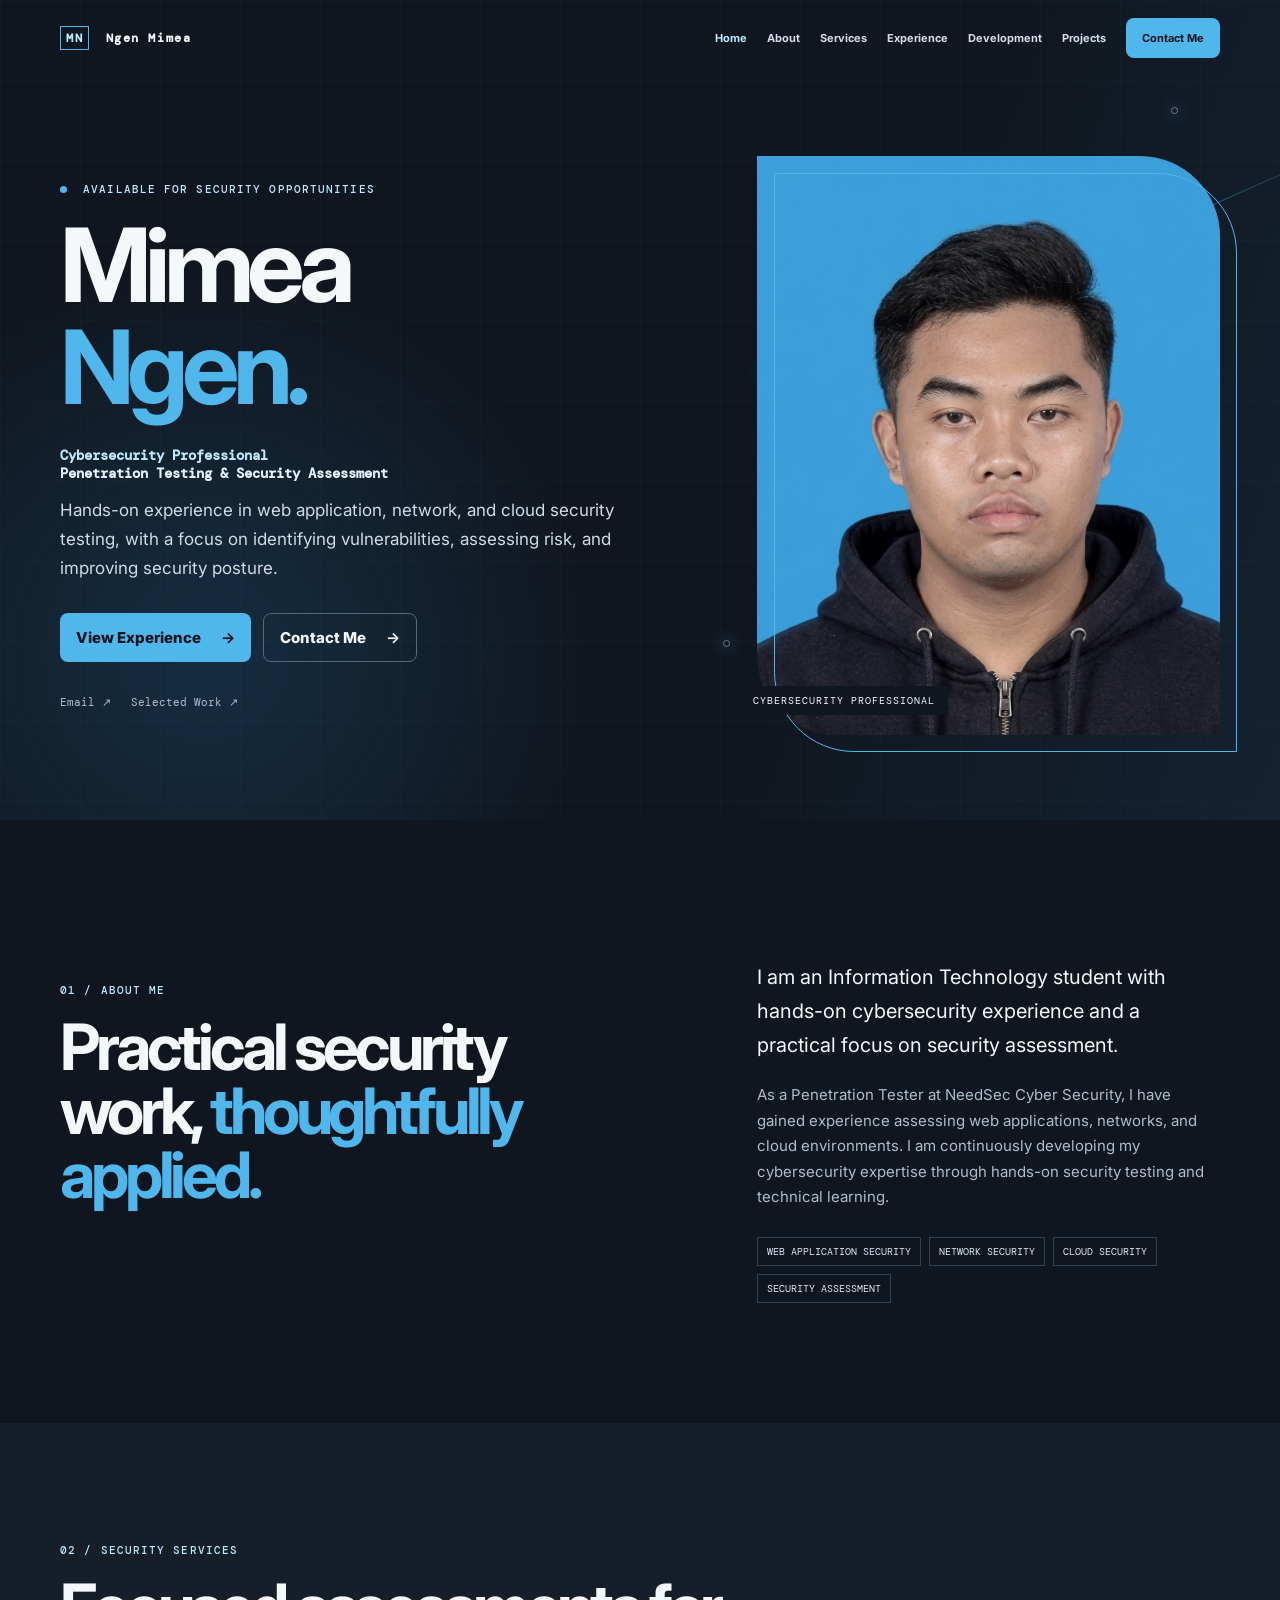
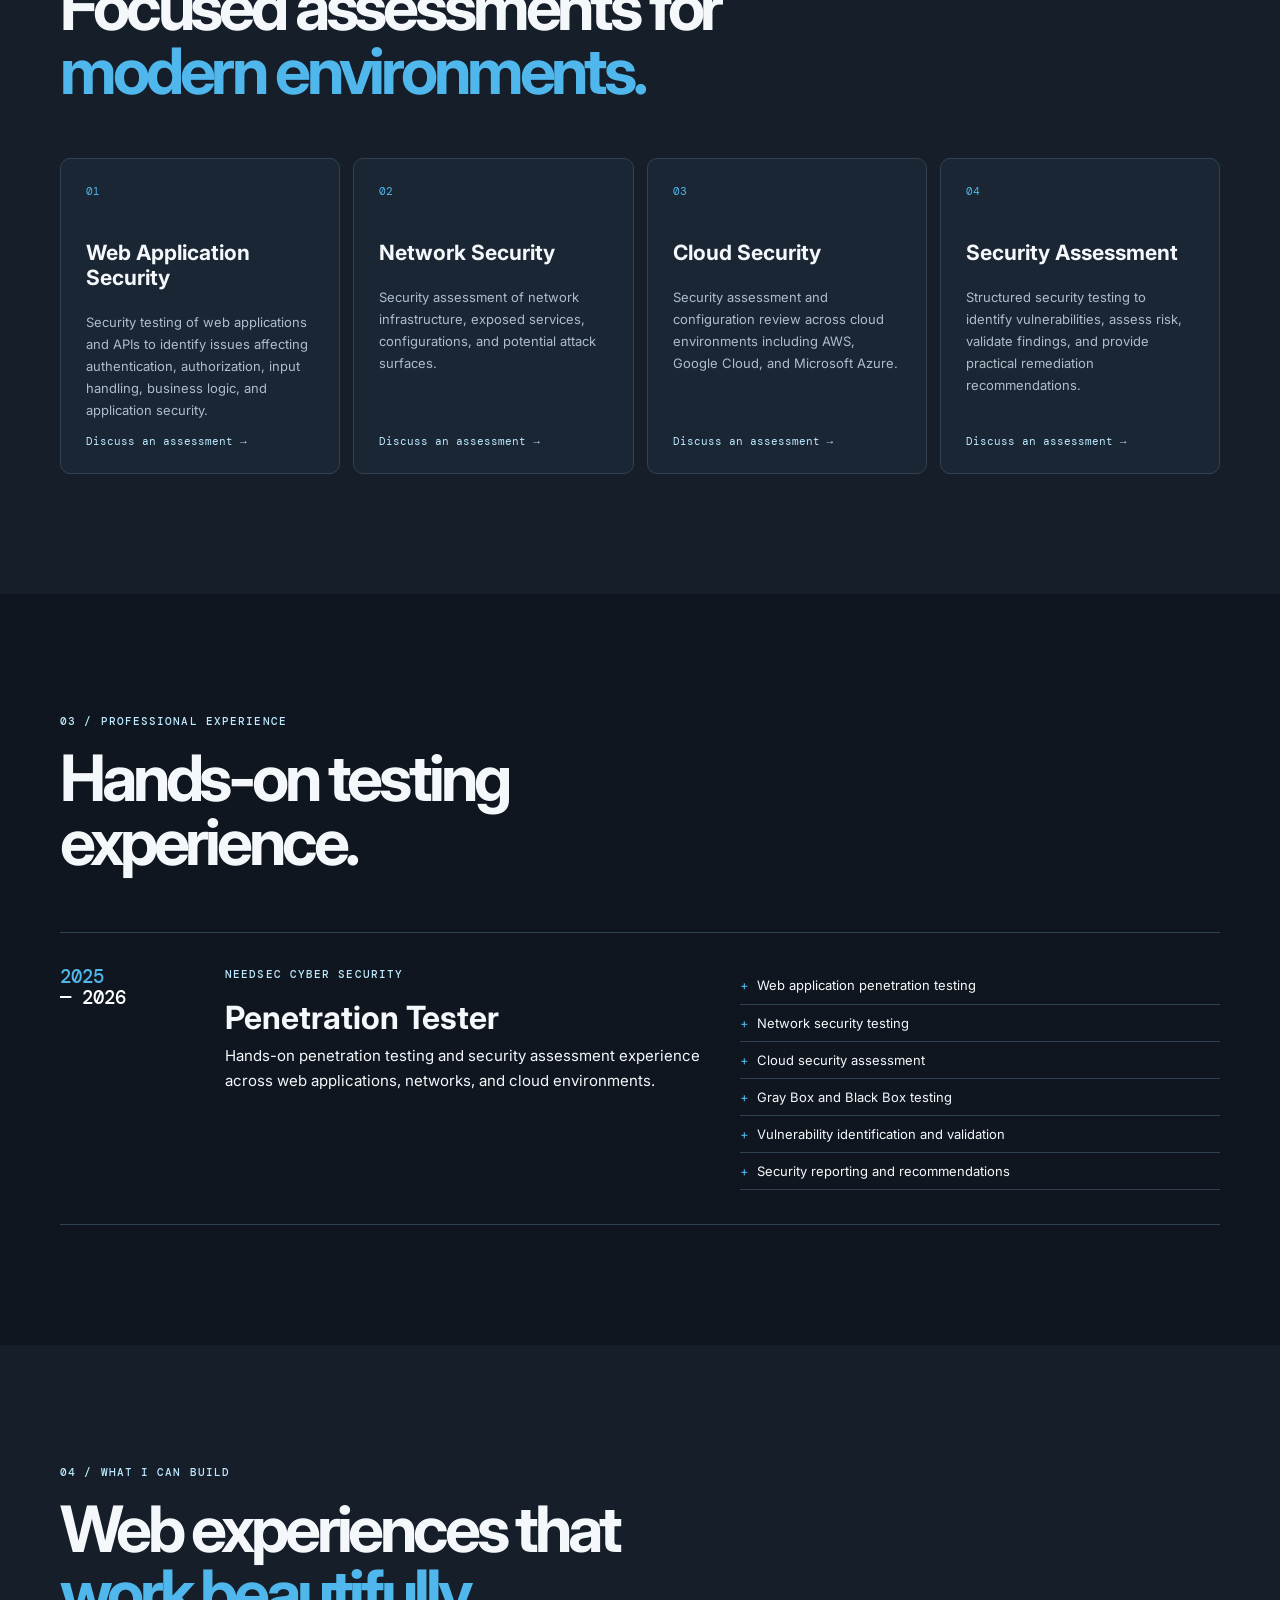
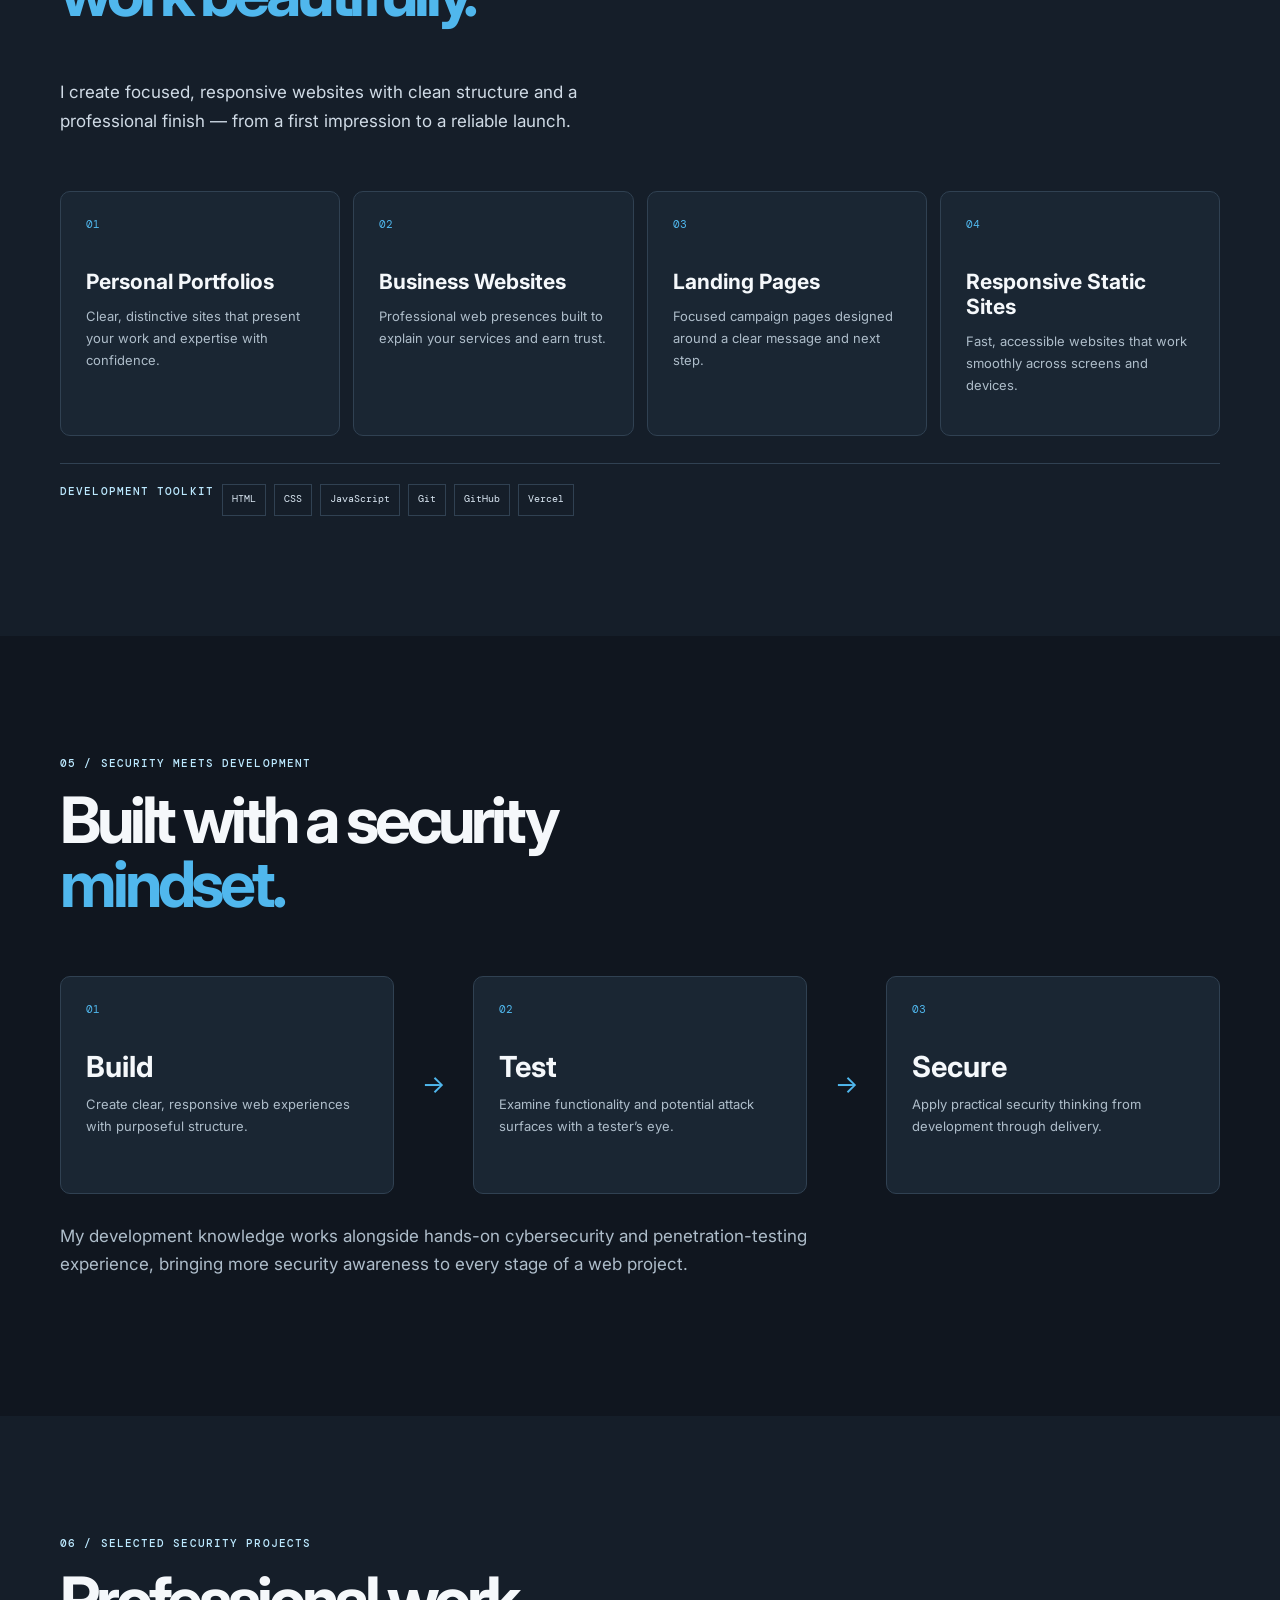
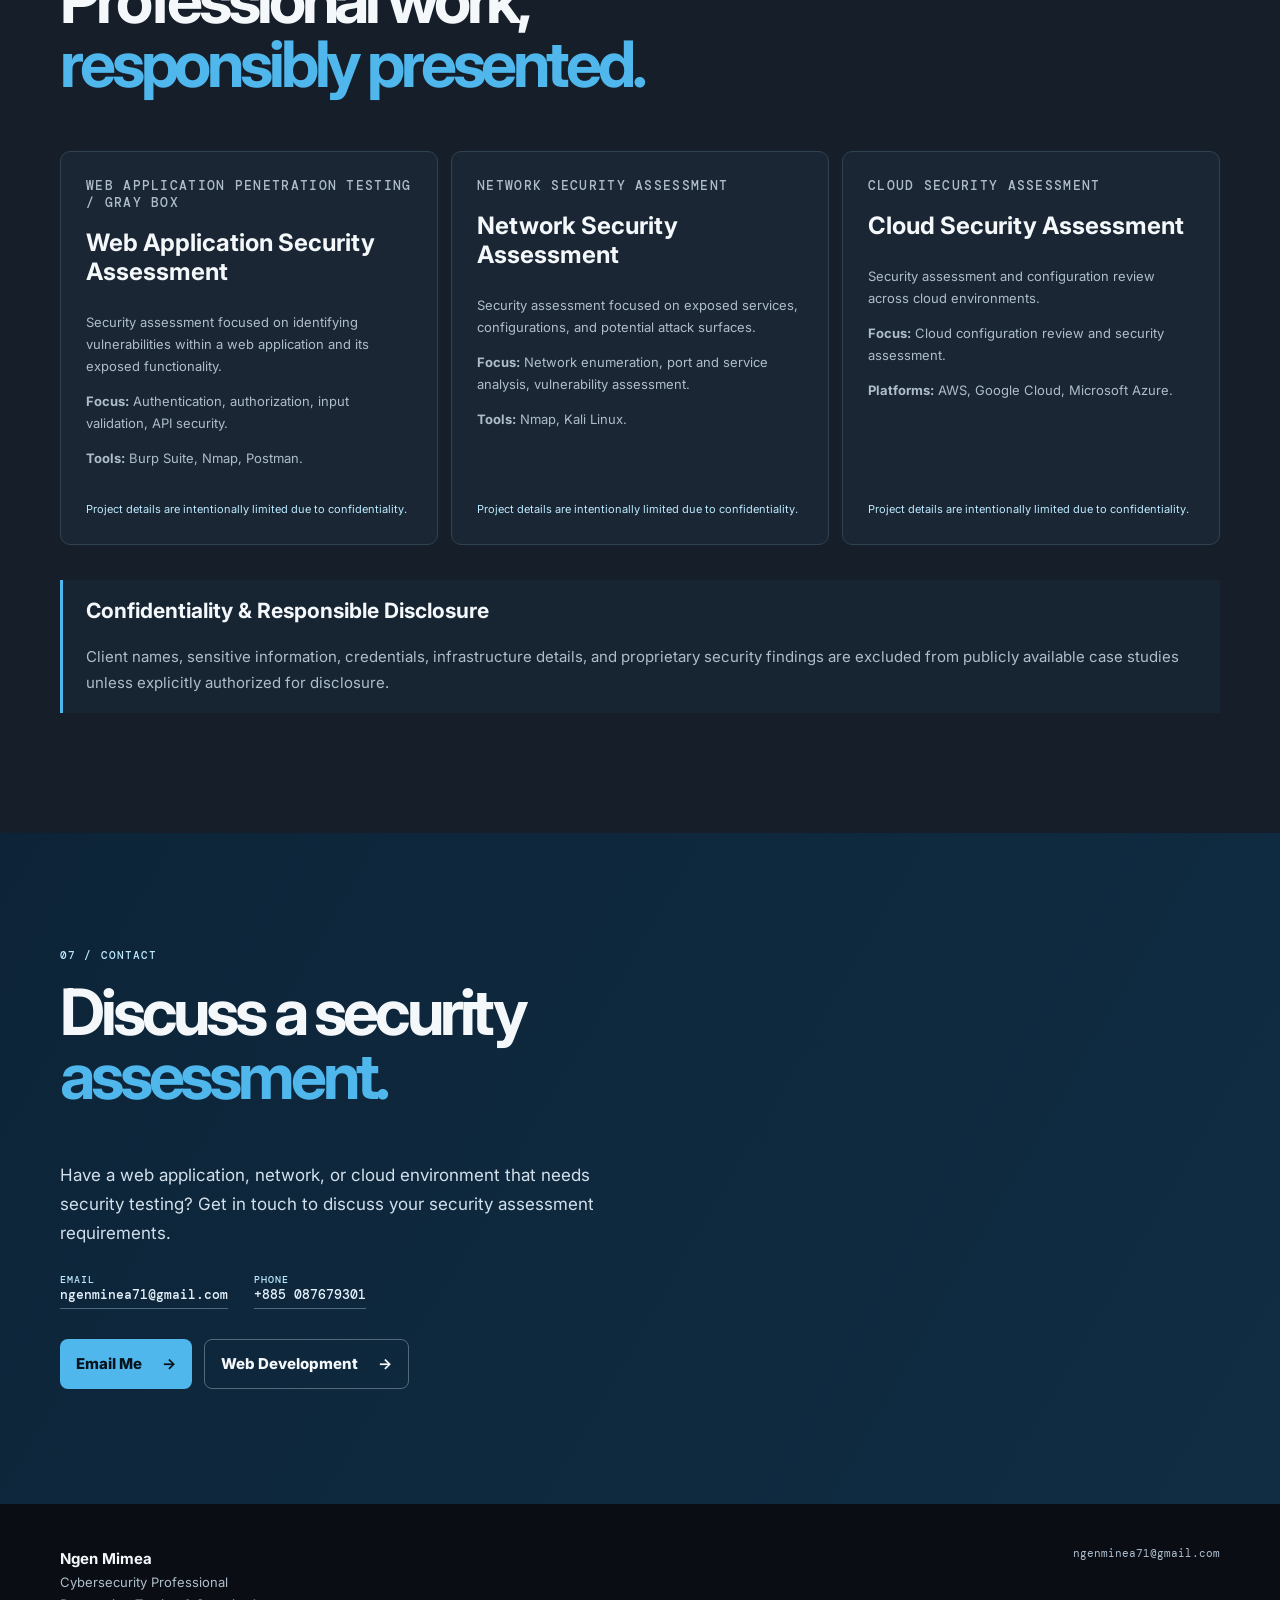
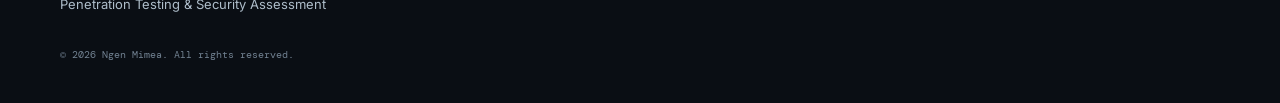
==== commit b70c18f3: "Update professional cybersecurity portfolio" ====
--- a/index.html
+++ b/index.html
@@ -21,7 +21,7 @@
     <section id="build" class="section surface"><div class="container"><div class="reveal"><p class="eyebrow">04 / WHAT I CAN BUILD</p><h2>Web experiences that<br><em>work beautifully.</em></h2><p class="section-intro">I create focused, responsive websites with clean structure and a professional finish &mdash; from a first impression to a reliable launch.</p></div><div class="build-grid"><article class="build-card reveal"><span>01</span><h3>Personal Portfolios</h3><p>Clear, distinctive sites that present your work and expertise with confidence.</p></article><article class="build-card reveal delay-1"><span>02</span><h3>Business Websites</h3><p>Professional web presences built to explain your services and earn trust.</p></article><article class="build-card reveal delay-2"><span>03</span><h3>Landing Pages</h3><p>Focused campaign pages designed around a clear message and next step.</p></article><article class="build-card reveal delay-3"><span>04</span><h3>Responsive Static Sites</h3><p>Fast, accessible websites that work smoothly across screens and devices.</p></article></div><div class="tech-stack reveal"><p class="label">DEVELOPMENT TOOLKIT</p><span>HTML</span><span>CSS</span><span>JavaScript</span><span>Git</span><span>GitHub</span><span>Vercel</span></div></div></section>
     <section id="process" class="section"><div class="container"><div class="reveal"><p class="eyebrow">05 / SECURITY MEETS DEVELOPMENT</p><h2>Built with a security<br><em>mindset.</em></h2></div><div class="security-flow reveal" aria-label="Build, test, secure"><div><b>01</b><h3>Build</h3><p>Create clear, responsive web experiences with purposeful structure.</p></div><i>&rarr;</i><div><b>02</b><h3>Test</h3><p>Examine functionality and potential attack surfaces with a tester’s eye.</p></div><i>&rarr;</i><div><b>03</b><h3>Secure</h3><p>Apply practical security thinking from development through delivery.</p></div></div><p class="security-note reveal">My development knowledge works alongside hands-on cybersecurity and penetration-testing experience, bringing more security awareness to every stage of a web project.</p></div></section>
     <section id="projects" class="section surface"><div class="container"><div class="reveal"><p class="eyebrow">06 / SELECTED SECURITY PROJECTS</p><h2>Professional work,<br><em>responsibly presented.</em></h2></div><div class="project-grid"><article class="reveal"><p class="label">WEB APPLICATION PENETRATION TESTING / GRAY BOX</p><h3>Web Application Security Assessment</h3><p>Security assessment focused on identifying vulnerabilities within a web application and its exposed functionality.</p><p><b>Focus:</b> Authentication, authorization, input validation, API security.</p><p><b>Tools:</b> Burp Suite, Nmap, Postman.</p><small>Project details are intentionally limited due to confidentiality.</small></article><article class="reveal delay-1"><p class="label">NETWORK SECURITY ASSESSMENT</p><h3>Network Security Assessment</h3><p>Security assessment focused on exposed services, configurations, and potential attack surfaces.</p><p><b>Focus:</b> Network enumeration, port and service analysis, vulnerability assessment.</p><p><b>Tools:</b> Nmap, Kali Linux.</p><small>Project details are intentionally limited due to confidentiality.</small></article><article class="reveal delay-2"><p class="label">CLOUD SECURITY ASSESSMENT</p><h3>Cloud Security Assessment</h3><p>Security assessment and configuration review across cloud environments.</p><p><b>Focus:</b> Cloud configuration review and security assessment.</p><p><b>Platforms:</b> AWS, Google Cloud, Microsoft Azure.</p><small>Project details are intentionally limited due to confidentiality.</small></article></div><aside class="notice reveal"><h3>Confidentiality &amp; Responsible Disclosure</h3><p>Client names, sensitive information, credentials, infrastructure details, and proprietary security findings are excluded from publicly available case studies unless explicitly authorized for disclosure.</p></aside></div></section>
-    <section id="contact" class="contact"><div class="container reveal"><p class="eyebrow">07 / CONTACT</p><h2>Discuss a security<br><em>assessment.</em></h2><p>Have a web application, network, or cloud environment that needs security testing? Get in touch to discuss your security assessment requirements.</p><div class="actions"><a class="button" href="mailto:ngenminea71@gmail.com">Email Me <b>&rarr;</b></a><a class="button outline" href="#build">Web Development <b>&rarr;</b></a></div></div></section>
+    <section id="contact" class="contact"><div class="container reveal"><p class="eyebrow">07 / CONTACT</p><h2>Discuss a security<br><em>assessment.</em></h2><p>Have a web application, network, or cloud environment that needs security testing? Get in touch to discuss your security assessment requirements.</p><div class="contact-details"><a href="mailto:ngenminea71@gmail.com"><span>Email</span> ngenminea71@gmail.com</a><a href="tel:+885087679301"><span>Phone</span> +885 087679301</a></div><div class="actions"><a class="button" href="mailto:ngenminea71@gmail.com">Email Me <b>&rarr;</b></a><a class="button outline" href="#build">Web Development <b>&rarr;</b></a></div></div></section>
   </main>
   <button class="back-to-top" type="button" aria-label="Back to top">&uarr;</button><footer><div class="container footer-grid"><div><strong>Ngen Mimea</strong><p>Cybersecurity Professional<br>Penetration Testing &amp; Security Assessment</p></div><a href="mailto:ngenminea71@gmail.com">ngenminea71@gmail.com</a><small>&copy; 2026 Ngen Mimea. All rights reserved.</small></div></footer><script src="js/script.js"></script>
 </body>
--- a/css/style.css
+++ b/css/style.css
@@ -1 +1 @@
-:root{--bg:#10161f;--surface:#151e29;--card:#1a2633;--ink:#f5f8fb;--muted:#aebdca;--line:#304152;--blue:#50b7ed;--soft:#bce9ff;--mono:'DM Mono',monospace;--sans:'Inter',sans-serif}*{box-sizing:border-box}html{scroll-behavior:smooth}body{margin:0;background:var(--bg);color:var(--ink);font:15px/1.7 var(--sans);overflow-x:hidden}.container{width:min(1160px,calc(100% - 44px));margin:auto}.skip-link{position:absolute;top:-99px;left:12px;background:#fff;color:#000;padding:8px;z-index:99}.skip-link:focus{top:10px}.scroll-progress{position:fixed;z-index:40;top:0;left:0;width:100%;height:3px}.scroll-progress span{display:block;width:0;height:100%;background:var(--blue);box-shadow:0 0 12px rgba(80,183,237,.7)}.site-header{position:fixed;inset:0 0 auto;z-index:20;border-bottom:1px solid transparent;transition:.3s}.site-header.scrolled{background:rgba(16,22,31,.88);border-color:rgba(91,116,137,.36);backdrop-filter:blur(16px);box-shadow:0 6px 25px rgba(0,0,0,.11)}.nav{height:76px;display:flex;align-items:center;justify-content:space-between;gap:20px}.brand{color:var(--ink);font:700 12px var(--mono);letter-spacing:.13em;text-decoration:none}.brand span{display:inline-block;border:1px solid var(--blue);color:var(--soft);padding:3px 5px;margin-right:8px}.nav-links{display:flex;align-items:center;gap:20px}.nav-links a{position:relative;color:#d4deea;text-decoration:none;font-size:11px;font-weight:700;transition:color .2s}.nav-links a:not(.nav-cta):after{content:'';position:absolute;left:0;right:0;bottom:-8px;height:1px;background:var(--blue);transform:scaleX(0);transition:.25s}.nav-links a:hover,.nav-links a.active{color:var(--soft)}.nav-links a.active:after{transform:scaleX(1)}.nav-cta{padding:10px 15px;background:var(--blue);border-radius:7px;color:#07131c!important;transition:.2s!important}.nav-cta:hover,.button:hover{transform:translateY(-3px);box-shadow:0 10px 25px rgba(80,183,237,.2)}.menu-toggle{display:none;width:35px;padding:7px 3px;background:none;border:0}.menu-toggle span{display:block;height:1px;margin:5px 0;background:#fff;transition:.2s}.sr-only{position:absolute;width:1px;height:1px;overflow:hidden;clip:rect(0,0,0,0)}.hero{position:relative;isolation:isolate;min-height:740px;padding:156px 0 85px;background:radial-gradient(circle at 16% 80%,rgba(40,130,185,.22),transparent 31%),linear-gradient(110deg,#10161f,#10161f 63%,#142231);overflow:hidden}.network{position:absolute;inset:0;z-index:-1;opacity:.52;background-image:linear-gradient(rgba(98,165,203,.07) 1px,transparent 1px),linear-gradient(90deg,rgba(98,165,203,.07) 1px,transparent 1px);background-size:80px 80px;mask-image:linear-gradient(90deg,transparent,black 42%,black)}.network:before,.network:after{content:'';position:absolute;width:420px;height:1px;background:linear-gradient(90deg,transparent,var(--blue),transparent);transform:rotate(-24deg);animation:network-drift 11s ease-in-out infinite}.network:before{top:23%;right:-110px}.network:after{bottom:24%;right:7%;animation-delay:-5s}.network i{position:absolute;width:7px;height:7px;border:1px solid var(--soft);border-radius:50%;box-shadow:0 0 15px var(--blue);animation:pulse 3s infinite}.network i:nth-child(1){top:25%;right:21%}.network i:nth-child(2){top:45%;right:40%;animation-delay:-1.2s}.network i:nth-child(3){top:70%;right:14%;animation-delay:-2s}.network i:nth-child(4){top:78%;right:43%;animation-delay:-.7s}.network i:nth-child(5){top:13%;right:8%;animation-delay:-1.8s}.hero-grid{display:grid;grid-template-columns:1.15fr .85fr;gap:70px;align-items:center}.eyebrow,.label{font:500 11px var(--mono);letter-spacing:.1em;color:var(--soft);margin:0 0 18px}.eyebrow i{display:inline-block;width:7px;height:7px;border-radius:50%;background:var(--blue);margin-right:8px;box-shadow:0 0 0 4px rgba(80,183,237,.12)}h1,h2,h3,p{margin-top:0}h1,h2{letter-spacing:-.065em;line-height:1}h1{font-size:clamp(66px,8vw,118px);margin-bottom:27px}h1 em,h2 em{font-style:normal;color:var(--blue)}h2{font-size:clamp(42px,5vw,68px);margin-bottom:0}h3{line-height:1.2;font-size:21px}.kicker{font:600 14px var(--mono);color:var(--soft);line-height:1.65}.kicker span{color:#e6f2fb}.hero-copy{max-width:600px;color:#d0dbe6;font-size:17px}.actions{display:flex;flex-wrap:wrap;gap:12px;margin-top:30px}.button{display:inline-flex;gap:23px;align-items:center;background:var(--blue);color:#07141e;text-decoration:none;font-weight:800;padding:14px 18px;border-radius:8px;font-size:13px;transition:.2s}.button b{font-size:18px;line-height:.8}.button.outline{background:rgba(11,20,29,.13);color:#eef5fb;border:1px solid #455566}.button.outline:hover{border-color:var(--soft);box-shadow:none}.socials{display:flex;gap:20px;margin-top:33px}.socials a,footer a{color:#aebfd0;font:11px var(--mono);text-decoration:none}.socials a:hover,footer a:hover{color:var(--soft)}.socials span{color:var(--blue)}.portrait{margin:0;position:relative}.portrait img{width:100%;aspect-ratio:4/5;object-fit:cover;object-position:center 20%;display:block;border-radius:0 80px 0 80px;filter:saturate(.76);transition:.5s}.portrait:hover img{filter:saturate(.95);transform:scale(1.012)}.portrait:after{content:'';position:absolute;inset:17px -17px -17px 17px;border:1px solid var(--blue);border-radius:0 80px 0 80px;transition:.35s}.portrait:hover:after{inset:11px -11px -11px 11px}.portrait figcaption{position:absolute;bottom:20px;left:-17px;z-index:1;background:#10161f;padding:8px 13px;font:10px var(--mono);letter-spacing:.1em}.portrait figcaption i{display:inline-block;width:6px;height:6px;background:var(--blue);margin-right:7px}.section{padding:120px 0}.surface{background:var(--surface)}.two-col{display:grid;grid-template-columns:1fr 1fr;gap:100px}.body-copy{color:var(--muted);padding-top:20px}.body-copy .lead{color:var(--ink);font-size:20px}.focus{display:flex;gap:8px;flex-wrap:wrap;margin-top:27px}.focus span,.tech-stack span{border:1px solid var(--line);padding:7px 9px;font:10px var(--mono);color:#dbe8f4}.service-grid,.build-grid{display:grid;grid-template-columns:repeat(4,1fr);gap:13px;margin-top:55px}.service-grid article,.build-card,.project-grid article{display:flex;flex-direction:column;background:var(--card);border:1px solid var(--line);padding:25px;border-radius:10px;transition:.25s}.service-grid article{min-height:310px}.service-grid article:hover,.build-card:hover,.project-grid article:hover{transform:translateY(-7px);border-color:#4d7c99;box-shadow:0 15px 30px rgba(3,9,15,.19)}.service-grid span,.build-card span{font:11px var(--mono);color:var(--blue)}.service-grid h3{margin-top:45px}.service-grid p,.project-grid p,.build-card p{color:var(--muted);font-size:13px}.service-grid a{margin-top:auto;padding-top:12px;color:var(--soft);font:11px var(--mono);text-decoration:none}.service-grid a b{margin-left:6px;transition:.2s}.service-grid a:hover b{margin-left:11px}.experience{position:relative;margin-top:58px;border-block:1px solid var(--line);padding:34px 0;display:grid;grid-template-columns:130px 1fr 1fr;gap:35px}.experience:before{content:'';position:absolute;top:0;left:0;height:2px;width:0;background:var(--blue);transition:width 1s .2s}.experience.visible:before{width:100%}.year{font:500 19px var(--mono);color:var(--blue);line-height:1.1}.year span{color:#fff}.experience h3{font-size:32px;margin:5px 0}.experience ul{list-style:none;margin:0;padding:0}.experience li{padding:7px 0;border-bottom:1px solid var(--line);font-size:13px}.experience li:before{content:'✓';color:var(--blue);margin-right:8px}.section-intro{max-width:570px;margin:25px 0 0;color:var(--muted);font-size:17px}.build-card{min-height:220px}.build-card h3{margin:38px 0 11px}.tech-stack{margin-top:30px;padding:20px 0;border-top:1px solid var(--line)}.tech-stack .label{display:inline-block;margin:0 16px 0 0}.tech-stack span{display:inline-block;margin:0 6px 7px 0}.security-flow{display:grid;grid-template-columns:1fr auto 1fr auto 1fr;gap:28px;align-items:center;margin-top:60px}.security-flow>div{min-height:218px;padding:27px;background:var(--card);border:1px solid var(--line);border-radius:10px;transition:.25s}.security-flow>div:hover{transform:translateY(-5px);border-color:#4d7c99}.security-flow b{font:11px var(--mono);color:var(--blue)}.security-flow h3{font-size:29px;margin:34px 0 9px}.security-flow p,.security-note{color:var(--muted)}.security-flow>i{font-style:normal;color:var(--blue);font-size:25px}.security-note{max-width:800px;margin:28px 0 0;font-size:17px}.project-grid{display:grid;grid-template-columns:repeat(3,1fr);gap:13px;margin-top:55px}.project-grid article{min-height:345px}.project-grid h3{font-size:24px}.project-grid small{display:block;margin-top:auto;padding-top:18px;color:var(--soft);font-size:11px}.notice{margin-top:35px;border-left:3px solid var(--blue);padding:18px 23px;background:#172533}.notice h3{margin-bottom:5px}.notice p{margin:0;color:var(--muted)}.contact{padding:115px 0;background:linear-gradient(120deg,#0d2438,#102d43)}.contact>div>p:not(.eyebrow){max-width:580px;color:#d2e0ec;font-size:17px}.contact .outline{border-color:#6b8498}.back-to-top{position:fixed;right:25px;bottom:25px;z-index:15;width:42px;height:42px;border:1px solid #537188;border-radius:50%;background:#172532;color:var(--soft);font-size:20px;opacity:0;visibility:hidden;transform:translateY(12px);transition:.25s;cursor:pointer}.back-to-top.visible{opacity:1;visibility:visible;transform:none}.back-to-top:hover{background:var(--blue);color:#07131c;border-color:var(--blue)}footer{background:#0a0e14;padding:42px 0}.footer-grid{display:grid;grid-template-columns:1fr auto;gap:20px}.footer-grid strong{font-size:20px}.footer-grid p{color:var(--muted);font-size:13px}.footer-grid small{grid-column:1/-1;color:#728292;font:10px var(--mono)}.reveal{opacity:0;transform:translateY(24px);transition:opacity .65s ease,transform .65s ease}.reveal.visible{opacity:1;transform:none}.delay-1{transition-delay:.1s}.delay-2{transition-delay:.2s}.delay-3{transition-delay:.3s}@keyframes pulse{0%,100%{transform:scale(.7);opacity:.45}50%{transform:scale(1.3);opacity:1}}@keyframes network-drift{50%{transform:rotate(-24deg) translateX(-65px)}}@media(max-width:950px){.nav-links{gap:13px}.nav-links a{font-size:10px}.hero-grid,.two-col{grid-template-columns:1fr;gap:45px}.portrait{max-width:420px}.service-grid,.build-grid{grid-template-columns:repeat(2,1fr)}.experience{grid-template-columns:1fr}.security-flow{grid-template-columns:1fr;gap:13px}.security-flow>i{transform:rotate(90deg);text-align:center}.project-grid{grid-template-columns:1fr 1fr}}@media(max-width:700px){.nav-links{display:none}.nav-links.open{position:absolute;display:flex;flex-direction:column;align-items:flex-start;top:76px;left:0;right:0;background:#10161f;border-bottom:1px solid var(--line);padding:24px}.nav-links.open a{font-size:12px;padding:4px 0}.nav-links.open .nav-cta{padding:10px 15px}.menu-toggle{display:block}.menu-toggle.open span:first-child{transform:translateY(6px) rotate(45deg)}.menu-toggle.open span:nth-child(2){opacity:0}.menu-toggle.open span:nth-child(3){transform:translateY(-6px) rotate(-45deg)}}@media(max-width:520px){.container{width:min(100% - 32px,1160px)}.hero{min-height:0;padding-top:125px}.section{padding:78px 0}.service-grid,.build-grid,.project-grid{grid-template-columns:1fr}.service-grid article{min-height:250px}.portrait{width:calc(100% - 17px)}.footer-grid{grid-template-columns:1fr}.back-to-top{right:16px;bottom:16px}}@media(prefers-reduced-motion:reduce){html{scroll-behavior:auto}*,*:before,*:after{animation-duration:.01ms!important;animation-iteration-count:1!important;transition-duration:.01ms!important}.reveal{opacity:1;transform:none}}
+:root{--bg:#10161f;--surface:#151e29;--card:#1a2633;--ink:#f5f8fb;--muted:#aebdca;--line:#304152;--blue:#50b7ed;--soft:#bce9ff;--mono:'DM Mono',monospace;--sans:'Inter',sans-serif}*{box-sizing:border-box}html{scroll-behavior:smooth}body{margin:0;background:var(--bg);color:var(--ink);font:15px/1.7 var(--sans);overflow-x:hidden}.container{width:min(1160px,calc(100% - 44px));margin:auto}.skip-link{position:absolute;top:-99px;left:12px;background:#fff;color:#000;padding:8px;z-index:99}.skip-link:focus{top:10px}.scroll-progress{position:fixed;top:0;z-index:40;width:100%;height:3px}.scroll-progress span{display:block;height:100%;width:0;background:var(--blue)}.site-header{position:fixed;inset:0 0 auto;z-index:20;border-bottom:1px solid transparent;transition:.3s}.site-header.scrolled{background:rgba(16,22,31,.9);border-color:var(--line);backdrop-filter:blur(15px)}.nav{height:76px;display:flex;align-items:center;justify-content:space-between;gap:20px}.brand{color:var(--ink);font:700 12px var(--mono);letter-spacing:.13em;text-decoration:none}.brand span{display:inline-block;border:1px solid var(--blue);color:var(--soft);padding:3px 5px;margin-right:8px}.nav-links{display:flex;align-items:center;gap:20px}.nav-links a{color:#d4deea;text-decoration:none;font-size:11px;font-weight:700}.nav-links a:hover,.nav-links a.active{color:var(--soft)}.nav-cta,.button{display:inline-flex;align-items:center;gap:20px;padding:11px 16px;border-radius:8px;background:var(--blue);color:#07131c!important;font-weight:800;text-decoration:none;transition:.2s}.nav-cta:hover,.button:hover{transform:translateY(-3px);box-shadow:0 10px 25px rgba(80,183,237,.2)}.button.outline{background:transparent;color:var(--ink)!important;border:1px solid #536a7b}.menu-toggle{display:none;width:35px;padding:7px 3px;border:0;background:none}.menu-toggle span{display:block;height:1px;margin:5px 0;background:#fff}.sr-only{position:absolute;width:1px;height:1px;overflow:hidden;clip:rect(0,0,0,0)}.hero{position:relative;isolation:isolate;min-height:740px;padding:156px 0 85px;background:radial-gradient(circle at 16% 80%,rgba(40,130,185,.22),transparent 31%),linear-gradient(110deg,#10161f,#10161f 63%,#142231);overflow:hidden}.network{position:absolute;inset:0;z-index:-1;opacity:.5;background-image:linear-gradient(rgba(98,165,203,.07) 1px,transparent 1px),linear-gradient(90deg,rgba(98,165,203,.07) 1px,transparent 1px);background-size:80px 80px}.network:before{content:'';position:absolute;width:450px;height:1px;top:28%;right:-100px;background:linear-gradient(90deg,transparent,var(--blue),transparent);transform:rotate(-24deg)}.network i{position:absolute;width:7px;height:7px;border:1px solid var(--soft);border-radius:50%;box-shadow:0 0 15px var(--blue);animation:pulse 3s infinite}.network i:nth-child(1){top:25%;right:21%}.network i:nth-child(2){top:45%;right:40%}.network i:nth-child(3){top:70%;right:14%}.network i:nth-child(4){top:78%;right:43%}.network i:nth-child(5){top:13%;right:8%}.hero-grid,.two-col{display:grid;grid-template-columns:1.15fr .85fr;gap:70px;align-items:center}.eyebrow,.label{font:500 11px var(--mono);letter-spacing:.1em;color:var(--soft);margin:0 0 18px}.eyebrow i{display:inline-block;width:7px;height:7px;margin-right:8px;border-radius:50%;background:var(--blue)}h1,h2,h3,p{margin-top:0}h1,h2{line-height:1;letter-spacing:-.065em}h1{font-size:clamp(66px,8vw,118px);margin-bottom:27px}h2{font-size:clamp(42px,5vw,68px)}h1 em,h2 em{font-style:normal;color:var(--blue)}h3{font-size:21px;line-height:1.2}.kicker{font:600 14px var(--mono);color:var(--soft)}.kicker span{color:#e6f2fb}.hero-copy,.section-intro{max-width:600px;color:#d0dbe6;font-size:17px}.actions{display:flex;flex-wrap:wrap;gap:12px;margin-top:30px}.socials{display:flex;gap:20px;margin-top:33px}.socials a,footer a{color:#aebfd0;font:11px var(--mono);text-decoration:none}.portrait{margin:0;position:relative}.portrait img{display:block;width:100%;aspect-ratio:4/5;object-fit:cover;object-position:center 20%;border-radius:0 80px 0 80px;filter:saturate(.8)}.portrait:after{content:'';position:absolute;inset:17px -17px -17px 17px;border:1px solid var(--blue);border-radius:0 80px 0 80px}.portrait figcaption{position:absolute;bottom:20px;left:-17px;z-index:1;padding:8px 13px;background:var(--bg);font:10px var(--mono);letter-spacing:.1em}.section{padding:120px 0}.surface{background:var(--surface)}.body-copy{padding-top:20px;color:var(--muted)}.body-copy .lead{color:var(--ink);font-size:20px}.focus,.tech-stack{display:flex;flex-wrap:wrap;gap:8px;margin-top:27px}.focus span,.tech-stack span{border:1px solid var(--line);padding:7px 9px;color:#dbe8f4;font:10px var(--mono)}.service-grid,.build-grid{display:grid;grid-template-columns:repeat(4,1fr);gap:13px;margin-top:55px}.service-grid article,.build-card,.project-grid article,.security-flow>div{display:flex;flex-direction:column;padding:25px;border:1px solid var(--line);border-radius:10px;background:var(--card);transition:.25s}.service-grid article{min-height:300px}.service-grid article:hover,.build-card:hover,.project-grid article:hover,.security-flow>div:hover{transform:translateY(-6px);border-color:#4d7c99;box-shadow:0 15px 30px rgba(3,9,15,.2)}.service-grid span,.build-card span,.security-flow b{color:var(--blue);font:11px var(--mono)}.service-grid h3{margin-top:42px}.service-grid p,.build-card p,.project-grid p,.security-flow p,.security-note{color:var(--muted);font-size:13px}.service-grid a{margin-top:auto;color:var(--soft);font:11px var(--mono);text-decoration:none}.experience{position:relative;display:grid;grid-template-columns:130px 1fr 1fr;gap:35px;margin-top:58px;padding:34px 0;border-block:1px solid var(--line)}.year{color:var(--blue);font:500 19px var(--mono);line-height:1.1}.year span{color:#fff}.experience h3{margin:5px 0;font-size:32px}.experience ul{margin:0;padding:0;list-style:none}.experience li{padding:7px 0;border-bottom:1px solid var(--line);font-size:13px}.experience li:before{content:'+';color:var(--blue);margin-right:8px}.build-card{min-height:220px}.build-card h3{margin:38px 0 11px}.tech-stack{padding-top:20px;border-top:1px solid var(--line)}.security-flow{display:grid;grid-template-columns:1fr auto 1fr auto 1fr;align-items:center;gap:28px;margin-top:60px}.security-flow>div{min-height:218px}.security-flow h3{margin:34px 0 9px;font-size:29px}.security-flow>i{color:var(--blue);font-size:25px;font-style:normal}.security-note{max-width:800px;margin-top:28px;font-size:17px}.project-grid{display:grid;grid-template-columns:repeat(3,1fr);gap:13px;margin-top:55px}.project-grid article{min-height:345px}.project-grid h3{font-size:24px}.project-grid small{display:block;margin-top:auto;padding-top:18px;color:var(--soft);font-size:11px}.notice{margin-top:35px;padding:18px 23px;border-left:3px solid var(--blue);background:#172533}.notice p{margin:0;color:var(--muted)}.contact{padding:115px 0;background:linear-gradient(120deg,#0d2438,#102d43)}.contact>div>p:not(.eyebrow){max-width:580px;color:#d2e0ec;font-size:17px}.contact-details{display:flex;flex-wrap:wrap;gap:10px 26px;margin-top:25px}.contact-details a{padding-bottom:5px;border-bottom:1px solid rgba(188,233,255,.35);color:#e6f2fb;text-decoration:none;font:500 13px var(--mono)}.contact-details span{display:block;color:var(--soft);font-size:10px;letter-spacing:.1em;text-transform:uppercase}.back-to-top{position:fixed;right:25px;bottom:25px;z-index:15;width:42px;height:42px;border:1px solid #537188;border-radius:50%;background:#172532;color:var(--soft);font-size:20px;opacity:0;visibility:hidden;transform:translateY(12px);transition:.25s}.back-to-top.visible{opacity:1;visibility:visible;transform:none}footer{padding:42px 0;background:#0a0e14}.footer-grid{display:grid;grid-template-columns:1fr auto;gap:20px}.footer-grid p{color:var(--muted);font-size:13px}.footer-grid small{grid-column:1/-1;color:#728292;font:10px var(--mono)}.reveal{opacity:0;transform:translateY(24px);transition:.65s}.reveal.visible{opacity:1;transform:none}@keyframes pulse{50%{transform:scale(1.3);opacity:.5}}@media(max-width:950px){.hero-grid,.two-col{grid-template-columns:1fr;gap:45px}.portrait{max-width:420px}.service-grid,.build-grid{grid-template-columns:repeat(2,1fr)}.experience{grid-template-columns:1fr}.security-flow{grid-template-columns:1fr;gap:13px}.security-flow>i{transform:rotate(90deg);text-align:center}.project-grid{grid-template-columns:1fr 1fr}}@media(max-width:700px){.nav-links{display:none}.nav-links.open{position:absolute;top:76px;left:0;right:0;display:flex;flex-direction:column;align-items:flex-start;padding:24px;background:var(--bg);border-bottom:1px solid var(--line)}.menu-toggle{display:block}}@media(max-width:520px){body{font-size:14px}.container{width:min(100% - 32px,1160px)}.nav{height:68px}.nav-links.open{top:68px}.hero{min-height:0;padding:112px 0 58px}h1{font-size:clamp(58px,18vw,76px)}h2{font-size:clamp(38px,12vw,52px)}.section{padding:78px 0}.actions{display:grid;grid-template-columns:1fr;margin-top:24px}.button{justify-content:space-between;width:100%}.socials{flex-wrap:wrap}.portrait{width:calc(100% - 17px)}.service-grid,.build-grid,.project-grid{grid-template-columns:1fr;margin-top:38px}.service-grid article{min-height:250px}.contact{padding:78px 0}.contact-details{display:grid;grid-template-columns:1fr;gap:13px}.footer-grid{grid-template-columns:1fr}.back-to-top{right:16px;bottom:16px}}@media(prefers-reduced-motion:reduce){html{scroll-behavior:auto}*,*:before,*:after{animation-duration:.01ms!important;transition-duration:.01ms!important}.reveal{opacity:1;transform:none}}
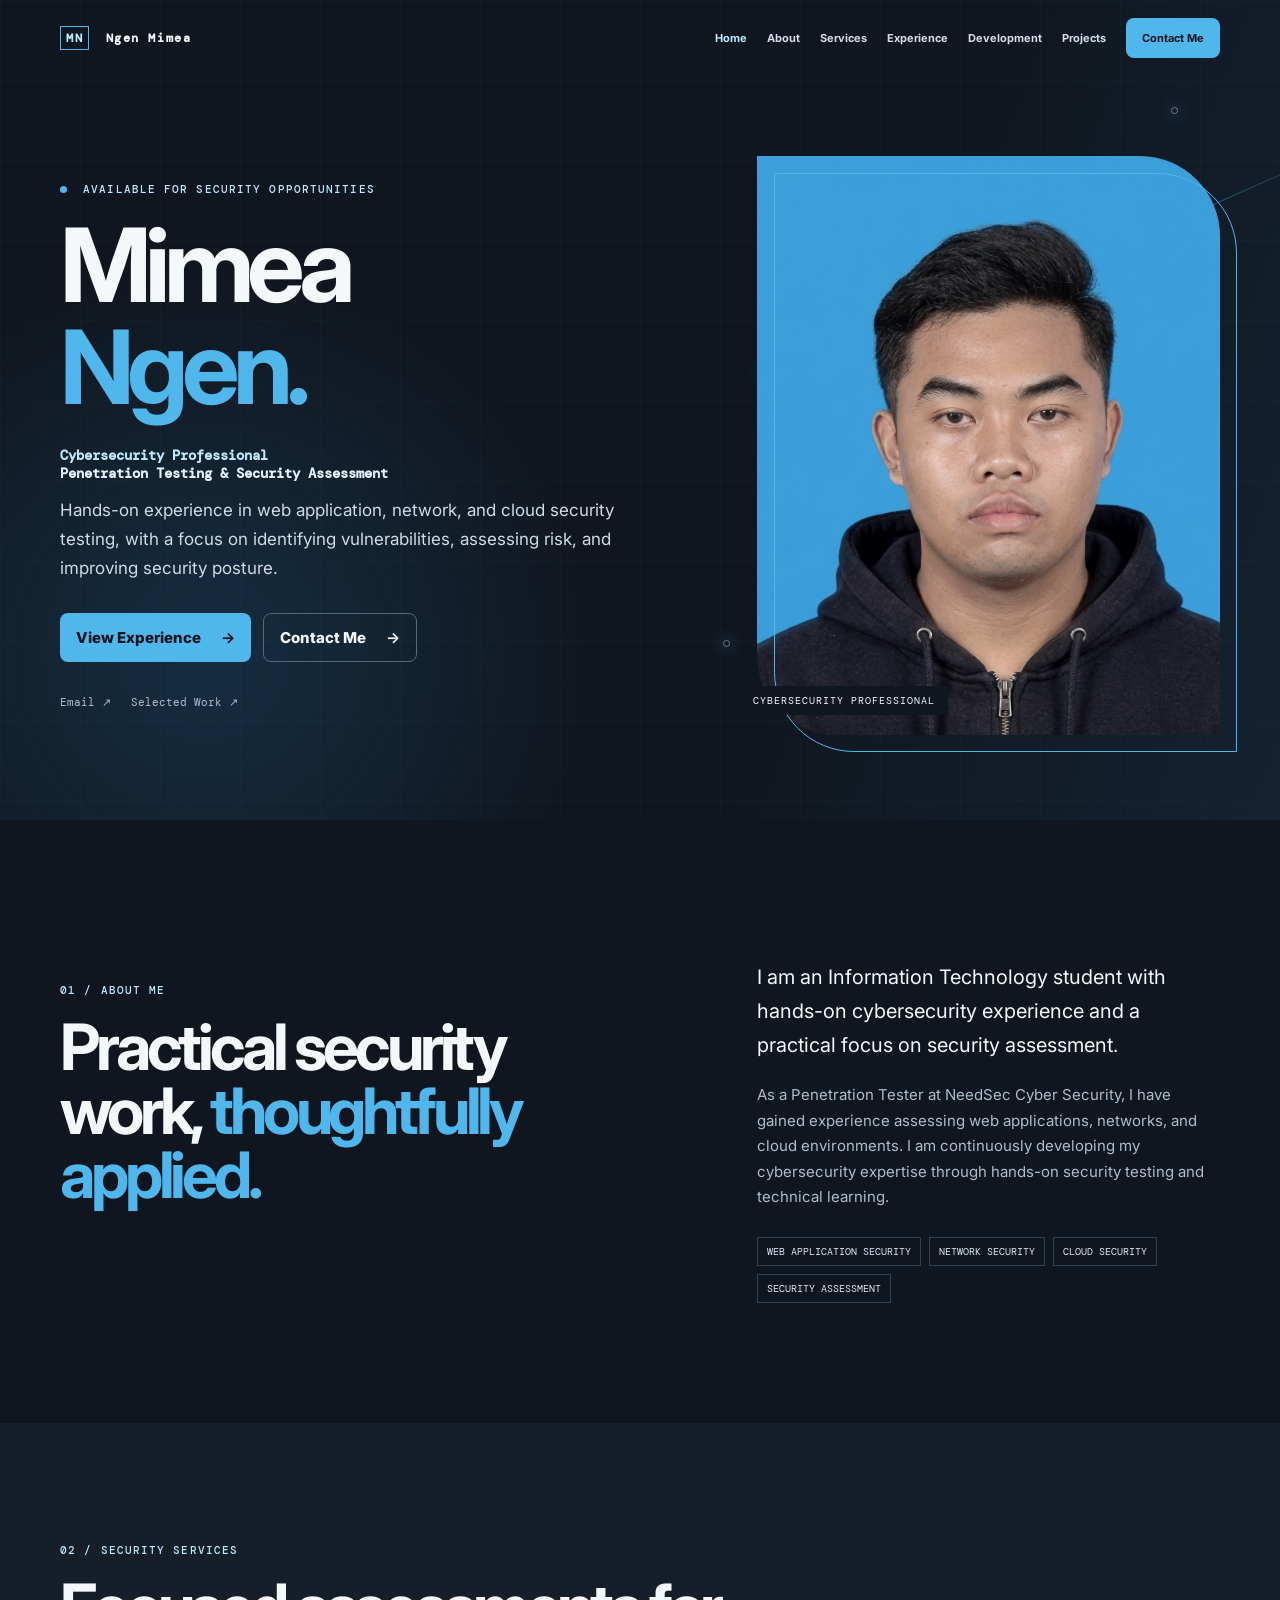
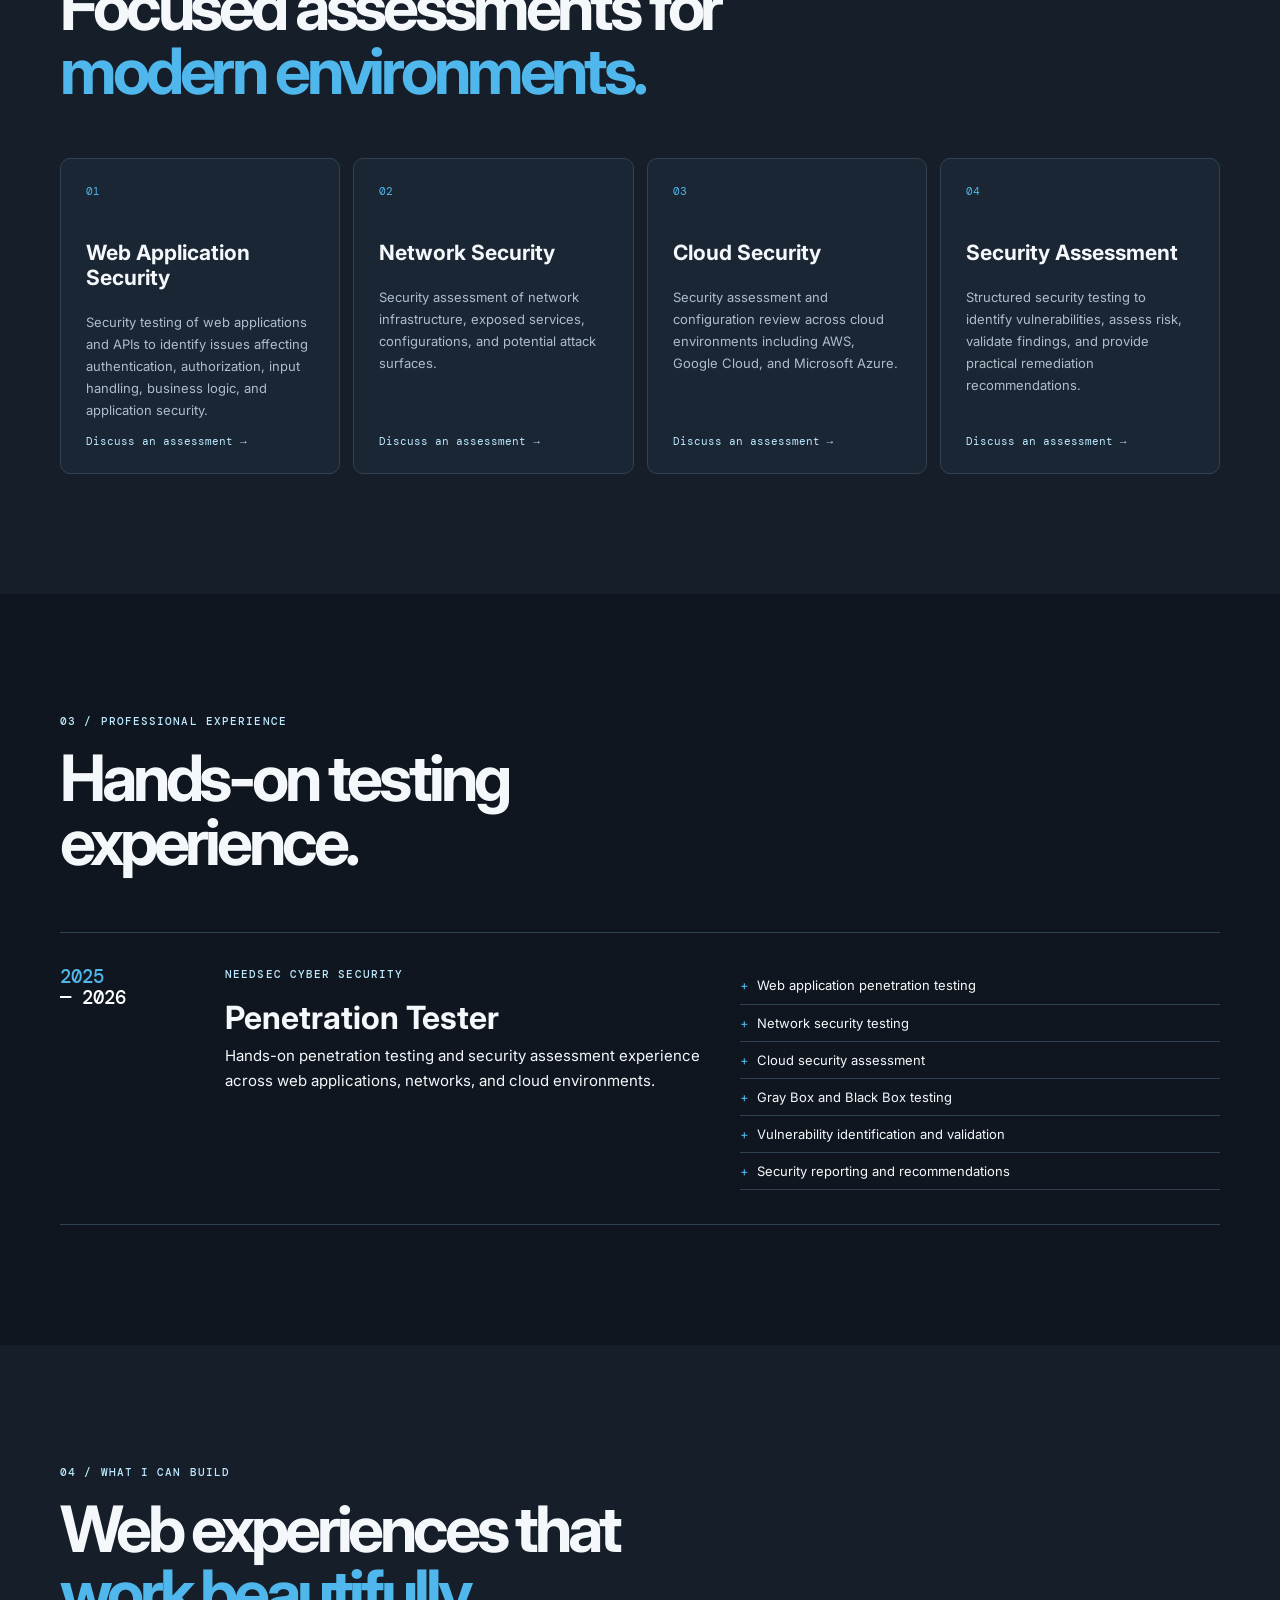
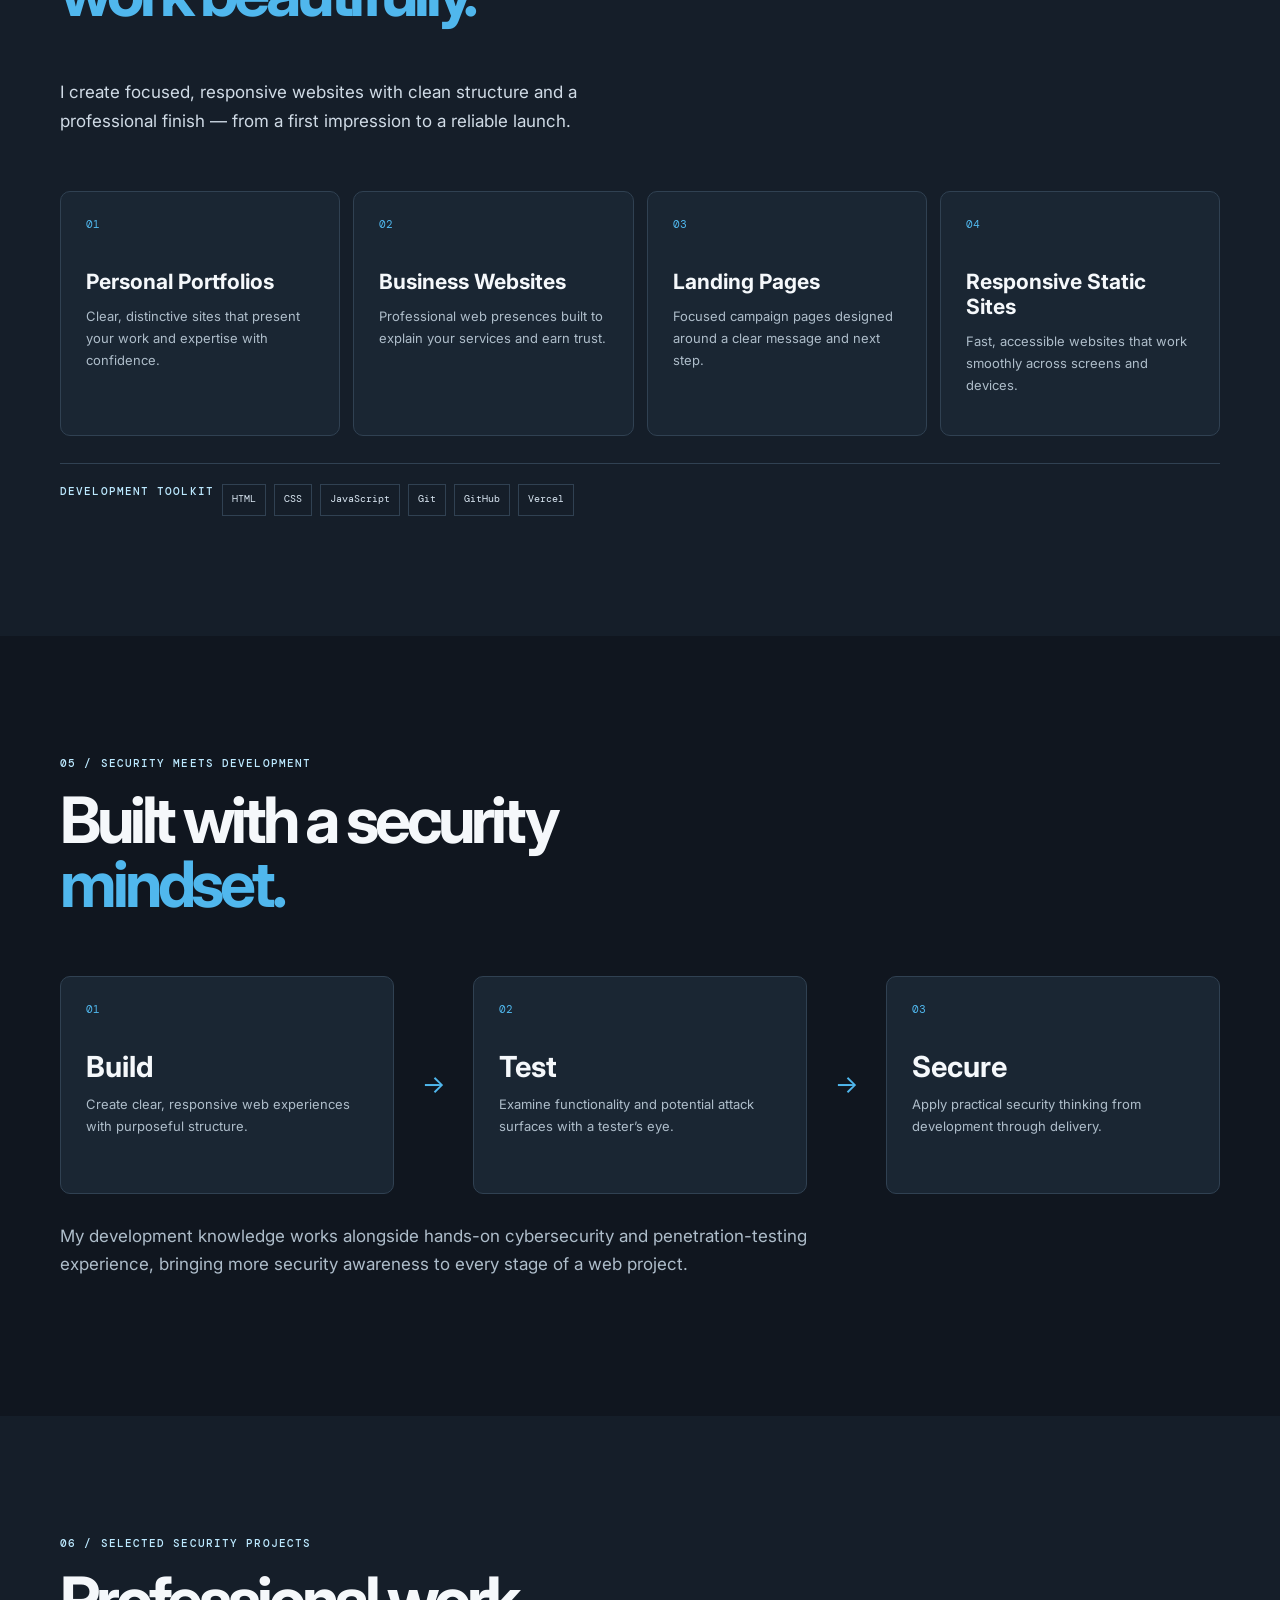
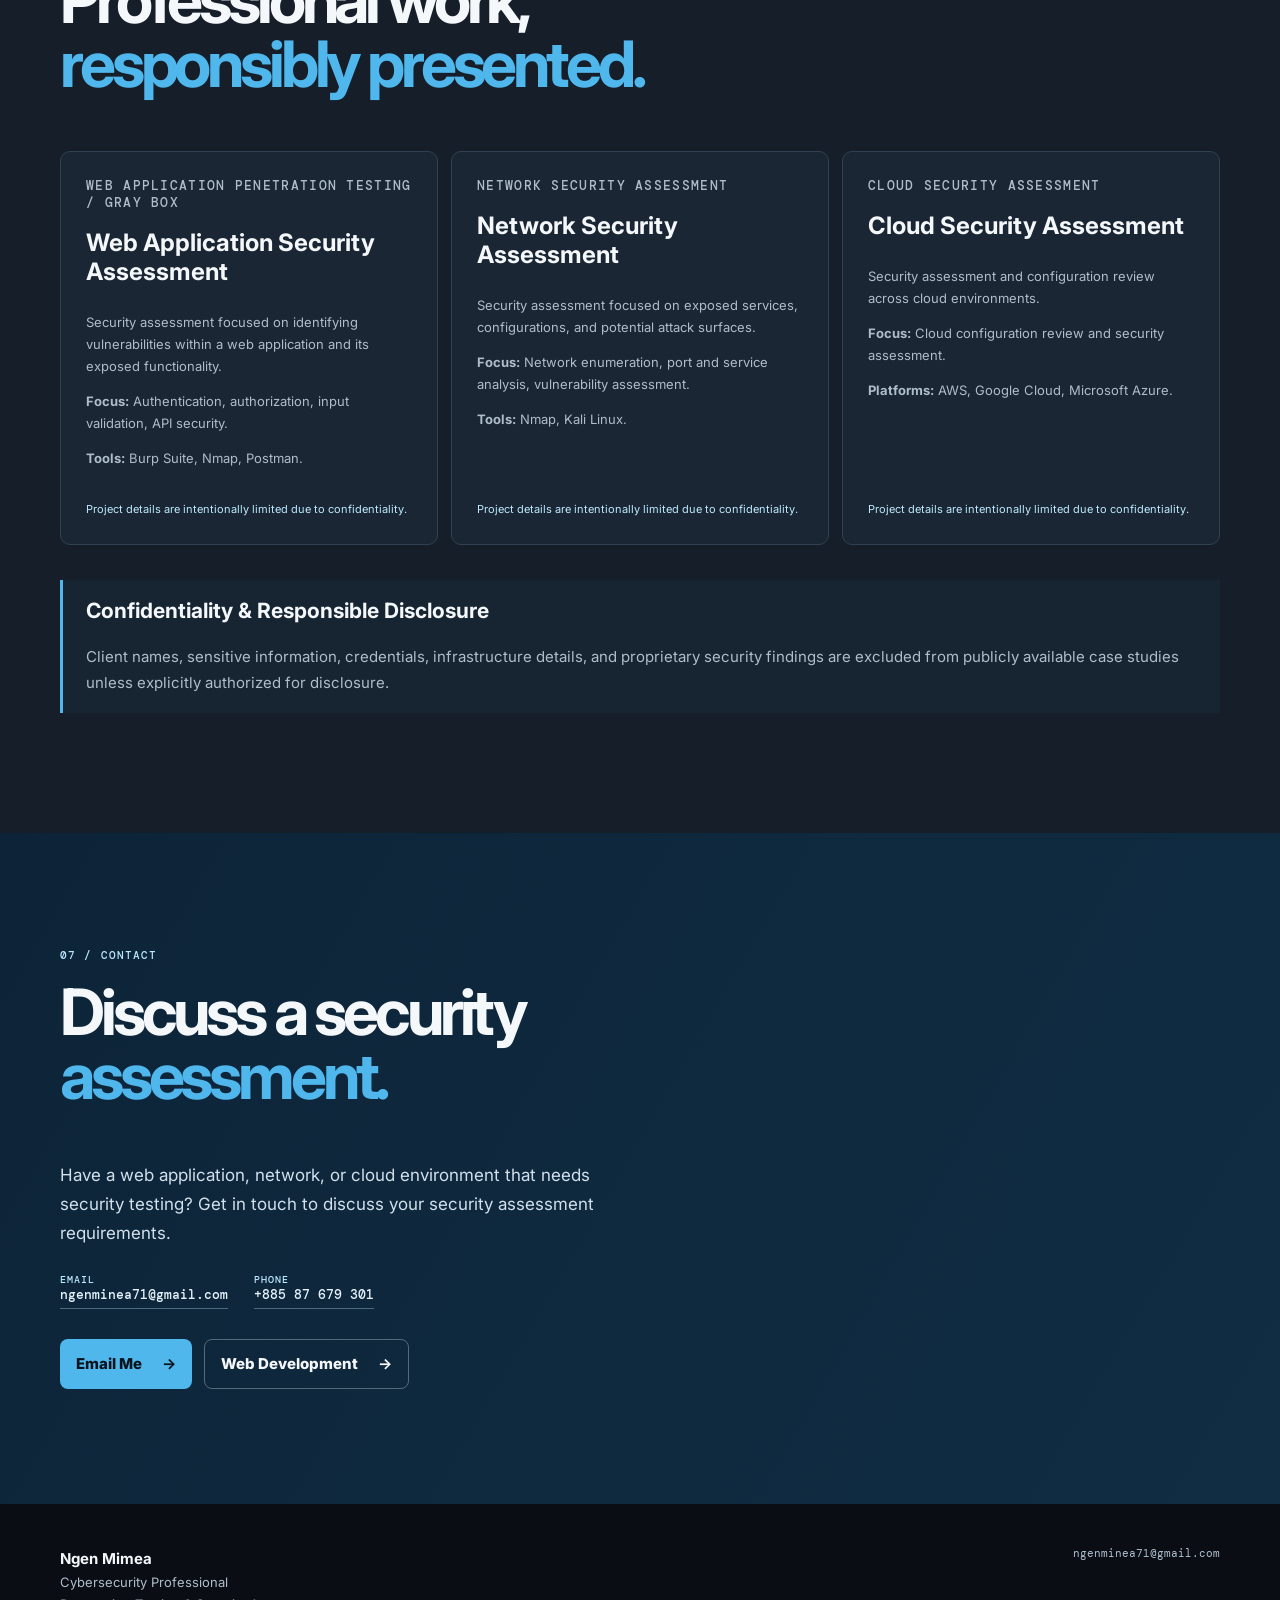
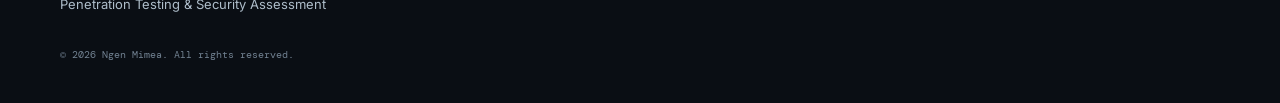
==== commit 099a827f: "Update professional cybersecurity portfolio" ====
--- a/index.html
+++ b/index.html
@@ -1,28 +1,391 @@
 <!doctype html>
 <html lang="en">
-<head>
-  <meta charset="utf-8">
-  <meta name="viewport" content="width=device-width, initial-scale=1">
-  <meta name="description" content="Ngen Mimea &mdash; Cybersecurity Professional specialising in penetration testing and security assessment.">
-  <title>Ngen Mimea | Cybersecurity Professional</title>
-  <link rel="preconnect" href="https://fonts.googleapis.com">
-  <link rel="preconnect" href="https://fonts.gstatic.com" crossorigin>
-  <link href="https://fonts.googleapis.com/css2?family=DM+Mono:wght@400;500&family=Inter:wght@400;500;600;700;800&display=swap" rel="stylesheet">
-  <link rel="stylesheet" href="css/style.css">
-</head>
-<body>
-  <a class="skip-link" href="#main">Skip to content</a><div class="scroll-progress" aria-hidden="true"><span></span></div>
-  <header class="site-header"><nav class="nav container" aria-label="Primary navigation"><a class="brand" href="#home"><span>MN</span> Ngen Mimea</a><button class="menu-toggle" aria-expanded="false" aria-controls="nav-links"><span></span><span></span><span></span><b class="sr-only">Open navigation</b></button><div class="nav-links" id="nav-links"><a href="#home">Home</a><a href="#about">About</a><a href="#services">Services</a><a href="#experience">Experience</a><a href="#build">Development</a><a href="#projects">Projects</a><a class="nav-cta" href="#contact">Contact Me</a></div></nav></header>
-  <main id="main">
-    <section id="home" class="hero"><div class="network" aria-hidden="true"><i></i><i></i><i></i><i></i><i></i></div><div class="container hero-grid"><div class="hero-content reveal"><p class="eyebrow"><i></i> AVAILABLE FOR SECURITY OPPORTUNITIES</p><h1>Mimea<br><em>Ngen.</em></h1><p class="kicker">Cybersecurity Professional<br><span>Penetration Testing &amp; Security Assessment</span></p><p class="hero-copy">Hands-on experience in web application, network, and cloud security testing, with a focus on identifying vulnerabilities, assessing risk, and improving security posture.</p><div class="actions"><a class="button" href="#experience">View Experience <b>&rarr;</b></a><a class="button outline" href="#contact">Contact Me <b>&rarr;</b></a></div><div class="socials"><a href="mailto:ngenminea71@gmail.com">Email <span>&nearr;</span></a><a href="#projects">Selected Work <span>&nearr;</span></a></div></div><figure class="portrait reveal delay-1"><img src="assets/minea-ngen-portrait.jpg" alt="Ngen Mimea, Cybersecurity Professional"><figcaption><i></i> CYBERSECURITY PROFESSIONAL</figcaption></figure></div></section>
-    <section id="about" class="section"><div class="container two-col"><div class="reveal"><p class="eyebrow">01 / ABOUT ME</p><h2>Practical security<br>work, <em>thoughtfully applied.</em></h2></div><div class="body-copy reveal delay-1"><p class="lead">I am an Information Technology student with hands-on cybersecurity experience and a practical focus on security assessment.</p><p>As a Penetration Tester at NeedSec Cyber Security, I have gained experience assessing web applications, networks, and cloud environments. I am continuously developing my cybersecurity expertise through hands-on security testing and technical learning.</p><div class="focus"><span>WEB APPLICATION SECURITY</span><span>NETWORK SECURITY</span><span>CLOUD SECURITY</span><span>SECURITY ASSESSMENT</span></div></div></div></section>
-    <section id="services" class="section surface"><div class="container"><div class="reveal"><p class="eyebrow">02 / SECURITY SERVICES</p><h2>Focused assessments for<br><em>modern environments.</em></h2></div><div class="service-grid"><article class="reveal"><span>01</span><h3>Web Application Security</h3><p>Security testing of web applications and APIs to identify issues affecting authentication, authorization, input handling, business logic, and application security.</p><a href="#contact">Discuss an assessment <b>&rarr;</b></a></article><article class="reveal delay-1"><span>02</span><h3>Network Security</h3><p>Security assessment of network infrastructure, exposed services, configurations, and potential attack surfaces.</p><a href="#contact">Discuss an assessment <b>&rarr;</b></a></article><article class="reveal delay-2"><span>03</span><h3>Cloud Security</h3><p>Security assessment and configuration review across cloud environments including AWS, Google Cloud, and Microsoft Azure.</p><a href="#contact">Discuss an assessment <b>&rarr;</b></a></article><article class="reveal delay-3"><span>04</span><h3>Security Assessment</h3><p>Structured security testing to identify vulnerabilities, assess risk, validate findings, and provide practical remediation recommendations.</p><a href="#contact">Discuss an assessment <b>&rarr;</b></a></article></div></div></section>
-    <section id="experience" class="section"><div class="container"><div class="reveal"><p class="eyebrow">03 / PROFESSIONAL EXPERIENCE</p><h2>Hands-on testing<br>experience.</h2></div><article class="experience reveal"><div class="year">2025<br><span>&mdash; 2026</span></div><div><p class="label">NEEDSEC CYBER SECURITY</p><h3>Penetration Tester</h3><p>Hands-on penetration testing and security assessment experience across web applications, networks, and cloud environments.</p></div><ul><li>Web application penetration testing</li><li>Network security testing</li><li>Cloud security assessment</li><li>Gray Box and Black Box testing</li><li>Vulnerability identification and validation</li><li>Security reporting and recommendations</li></ul></article></div></section>
-    <section id="build" class="section surface"><div class="container"><div class="reveal"><p class="eyebrow">04 / WHAT I CAN BUILD</p><h2>Web experiences that<br><em>work beautifully.</em></h2><p class="section-intro">I create focused, responsive websites with clean structure and a professional finish &mdash; from a first impression to a reliable launch.</p></div><div class="build-grid"><article class="build-card reveal"><span>01</span><h3>Personal Portfolios</h3><p>Clear, distinctive sites that present your work and expertise with confidence.</p></article><article class="build-card reveal delay-1"><span>02</span><h3>Business Websites</h3><p>Professional web presences built to explain your services and earn trust.</p></article><article class="build-card reveal delay-2"><span>03</span><h3>Landing Pages</h3><p>Focused campaign pages designed around a clear message and next step.</p></article><article class="build-card reveal delay-3"><span>04</span><h3>Responsive Static Sites</h3><p>Fast, accessible websites that work smoothly across screens and devices.</p></article></div><div class="tech-stack reveal"><p class="label">DEVELOPMENT TOOLKIT</p><span>HTML</span><span>CSS</span><span>JavaScript</span><span>Git</span><span>GitHub</span><span>Vercel</span></div></div></section>
-    <section id="process" class="section"><div class="container"><div class="reveal"><p class="eyebrow">05 / SECURITY MEETS DEVELOPMENT</p><h2>Built with a security<br><em>mindset.</em></h2></div><div class="security-flow reveal" aria-label="Build, test, secure"><div><b>01</b><h3>Build</h3><p>Create clear, responsive web experiences with purposeful structure.</p></div><i>&rarr;</i><div><b>02</b><h3>Test</h3><p>Examine functionality and potential attack surfaces with a tester’s eye.</p></div><i>&rarr;</i><div><b>03</b><h3>Secure</h3><p>Apply practical security thinking from development through delivery.</p></div></div><p class="security-note reveal">My development knowledge works alongside hands-on cybersecurity and penetration-testing experience, bringing more security awareness to every stage of a web project.</p></div></section>
-    <section id="projects" class="section surface"><div class="container"><div class="reveal"><p class="eyebrow">06 / SELECTED SECURITY PROJECTS</p><h2>Professional work,<br><em>responsibly presented.</em></h2></div><div class="project-grid"><article class="reveal"><p class="label">WEB APPLICATION PENETRATION TESTING / GRAY BOX</p><h3>Web Application Security Assessment</h3><p>Security assessment focused on identifying vulnerabilities within a web application and its exposed functionality.</p><p><b>Focus:</b> Authentication, authorization, input validation, API security.</p><p><b>Tools:</b> Burp Suite, Nmap, Postman.</p><small>Project details are intentionally limited due to confidentiality.</small></article><article class="reveal delay-1"><p class="label">NETWORK SECURITY ASSESSMENT</p><h3>Network Security Assessment</h3><p>Security assessment focused on exposed services, configurations, and potential attack surfaces.</p><p><b>Focus:</b> Network enumeration, port and service analysis, vulnerability assessment.</p><p><b>Tools:</b> Nmap, Kali Linux.</p><small>Project details are intentionally limited due to confidentiality.</small></article><article class="reveal delay-2"><p class="label">CLOUD SECURITY ASSESSMENT</p><h3>Cloud Security Assessment</h3><p>Security assessment and configuration review across cloud environments.</p><p><b>Focus:</b> Cloud configuration review and security assessment.</p><p><b>Platforms:</b> AWS, Google Cloud, Microsoft Azure.</p><small>Project details are intentionally limited due to confidentiality.</small></article></div><aside class="notice reveal"><h3>Confidentiality &amp; Responsible Disclosure</h3><p>Client names, sensitive information, credentials, infrastructure details, and proprietary security findings are excluded from publicly available case studies unless explicitly authorized for disclosure.</p></aside></div></section>
-    <section id="contact" class="contact"><div class="container reveal"><p class="eyebrow">07 / CONTACT</p><h2>Discuss a security<br><em>assessment.</em></h2><p>Have a web application, network, or cloud environment that needs security testing? Get in touch to discuss your security assessment requirements.</p><div class="contact-details"><a href="mailto:ngenminea71@gmail.com"><span>Email</span> ngenminea71@gmail.com</a><a href="tel:+885087679301"><span>Phone</span> +885 087679301</a></div><div class="actions"><a class="button" href="mailto:ngenminea71@gmail.com">Email Me <b>&rarr;</b></a><a class="button outline" href="#build">Web Development <b>&rarr;</b></a></div></div></section>
-  </main>
-  <button class="back-to-top" type="button" aria-label="Back to top">&uarr;</button><footer><div class="container footer-grid"><div><strong>Ngen Mimea</strong><p>Cybersecurity Professional<br>Penetration Testing &amp; Security Assessment</p></div><a href="mailto:ngenminea71@gmail.com">ngenminea71@gmail.com</a><small>&copy; 2026 Ngen Mimea. All rights reserved.</small></div></footer><script src="js/script.js"></script>
-</body>
+  <head>
+    <meta charset="utf-8" />
+    <meta name="viewport" content="width=device-width, initial-scale=1" />
+    <meta
+      name="description"
+      content="Ngen Mimea &mdash; Cybersecurity Professional specialising in penetration testing and security assessment."
+    />
+    <title>Ngen Mimea | Cybersecurity Professional</title>
+    <link rel="preconnect" href="https://fonts.googleapis.com" />
+    <link rel="preconnect" href="https://fonts.gstatic.com" crossorigin />
+    <link
+      href="https://fonts.googleapis.com/css2?family=DM+Mono:wght@400;500&family=Inter:wght@400;500;600;700;800&display=swap"
+      rel="stylesheet"
+    />
+    <link rel="stylesheet" href="css/style.css" />
+  </head>
+  <body>
+    <a class="skip-link" href="#main">Skip to content</a>
+    <div class="scroll-progress" aria-hidden="true"><span></span></div>
+    <header class="site-header">
+      <nav class="nav container" aria-label="Primary navigation">
+        <a class="brand" href="#home"><span>MN</span> Ngen Mimea</a
+        ><button
+          class="menu-toggle"
+          aria-expanded="false"
+          aria-controls="nav-links"
+        >
+          <span></span><span></span><span></span
+          ><b class="sr-only">Open navigation</b>
+        </button>
+        <div class="nav-links" id="nav-links">
+          <a href="#home">Home</a><a href="#about">About</a
+          ><a href="#services">Services</a><a href="#experience">Experience</a
+          ><a href="#build">Development</a><a href="#projects">Projects</a
+          ><a class="nav-cta" href="#contact">Contact Me</a>
+        </div>
+      </nav>
+    </header>
+    <main id="main">
+      <section id="home" class="hero">
+        <div class="network" aria-hidden="true">
+          <i></i><i></i><i></i><i></i><i></i>
+        </div>
+        <div class="container hero-grid">
+          <div class="hero-content reveal">
+            <p class="eyebrow"><i></i> AVAILABLE FOR SECURITY OPPORTUNITIES</p>
+            <h1>Mimea<br /><em>Ngen.</em></h1>
+            <p class="kicker">
+              Cybersecurity Professional<br /><span
+                >Penetration Testing &amp; Security Assessment</span
+              >
+            </p>
+            <p class="hero-copy">
+              Hands-on experience in web application, network, and cloud
+              security testing, with a focus on identifying vulnerabilities,
+              assessing risk, and improving security posture.
+            </p>
+            <div class="actions">
+              <a class="button" href="#experience"
+                >View Experience <b>&rarr;</b></a
+              ><a class="button outline" href="#contact"
+                >Contact Me <b>&rarr;</b></a
+              >
+            </div>
+            <div class="socials">
+              <a href="mailto:ngenminea71@gmail.com"
+                >Email <span>&nearr;</span></a
+              ><a href="#projects">Selected Work <span>&nearr;</span></a>
+            </div>
+          </div>
+          <figure class="portrait reveal delay-1">
+            <img
+              src="assets/minea-ngen-portrait.jpg"
+              alt="Ngen Mimea, Cybersecurity Professional"
+            />
+            <figcaption><i></i> CYBERSECURITY PROFESSIONAL</figcaption>
+          </figure>
+        </div>
+      </section>
+      <section id="about" class="section">
+        <div class="container two-col">
+          <div class="reveal">
+            <p class="eyebrow">01 / ABOUT ME</p>
+            <h2>
+              Practical security<br />work, <em>thoughtfully applied.</em>
+            </h2>
+          </div>
+          <div class="body-copy reveal delay-1">
+            <p class="lead">
+              I am an Information Technology student with hands-on cybersecurity
+              experience and a practical focus on security assessment.
+            </p>
+            <p>
+              As a Penetration Tester at NeedSec Cyber Security, I have gained
+              experience assessing web applications, networks, and cloud
+              environments. I am continuously developing my cybersecurity
+              expertise through hands-on security testing and technical
+              learning.
+            </p>
+            <div class="focus">
+              <span>WEB APPLICATION SECURITY</span><span>NETWORK SECURITY</span
+              ><span>CLOUD SECURITY</span><span>SECURITY ASSESSMENT</span>
+            </div>
+          </div>
+        </div>
+      </section>
+      <section id="services" class="section surface">
+        <div class="container">
+          <div class="reveal">
+            <p class="eyebrow">02 / SECURITY SERVICES</p>
+            <h2>Focused assessments for<br /><em>modern environments.</em></h2>
+          </div>
+          <div class="service-grid">
+            <article class="reveal">
+              <span>01</span>
+              <h3>Web Application Security</h3>
+              <p>
+                Security testing of web applications and APIs to identify issues
+                affecting authentication, authorization, input handling,
+                business logic, and application security.
+              </p>
+              <a href="#contact">Discuss an assessment <b>&rarr;</b></a>
+            </article>
+            <article class="reveal delay-1">
+              <span>02</span>
+              <h3>Network Security</h3>
+              <p>
+                Security assessment of network infrastructure, exposed services,
+                configurations, and potential attack surfaces.
+              </p>
+              <a href="#contact">Discuss an assessment <b>&rarr;</b></a>
+            </article>
+            <article class="reveal delay-2">
+              <span>03</span>
+              <h3>Cloud Security</h3>
+              <p>
+                Security assessment and configuration review across cloud
+                environments including AWS, Google Cloud, and Microsoft Azure.
+              </p>
+              <a href="#contact">Discuss an assessment <b>&rarr;</b></a>
+            </article>
+            <article class="reveal delay-3">
+              <span>04</span>
+              <h3>Security Assessment</h3>
+              <p>
+                Structured security testing to identify vulnerabilities, assess
+                risk, validate findings, and provide practical remediation
+                recommendations.
+              </p>
+              <a href="#contact">Discuss an assessment <b>&rarr;</b></a>
+            </article>
+          </div>
+        </div>
+      </section>
+      <section id="experience" class="section">
+        <div class="container">
+          <div class="reveal">
+            <p class="eyebrow">03 / PROFESSIONAL EXPERIENCE</p>
+            <h2>Hands-on testing<br />experience.</h2>
+          </div>
+          <article class="experience reveal">
+            <div class="year">2025<br /><span>&mdash; 2026</span></div>
+            <div>
+              <p class="label">NEEDSEC CYBER SECURITY</p>
+              <h3>Penetration Tester</h3>
+              <p>
+                Hands-on penetration testing and security assessment experience
+                across web applications, networks, and cloud environments.
+              </p>
+            </div>
+            <ul>
+              <li>Web application penetration testing</li>
+              <li>Network security testing</li>
+              <li>Cloud security assessment</li>
+              <li>Gray Box and Black Box testing</li>
+              <li>Vulnerability identification and validation</li>
+              <li>Security reporting and recommendations</li>
+            </ul>
+          </article>
+        </div>
+      </section>
+      <section id="build" class="section surface">
+        <div class="container">
+          <div class="reveal">
+            <p class="eyebrow">04 / WHAT I CAN BUILD</p>
+            <h2>Web experiences that<br /><em>work beautifully.</em></h2>
+            <p class="section-intro">
+              I create focused, responsive websites with clean structure and a
+              professional finish &mdash; from a first impression to a reliable
+              launch.
+            </p>
+          </div>
+          <div class="build-grid">
+            <article class="build-card reveal">
+              <span>01</span>
+              <h3>Personal Portfolios</h3>
+              <p>
+                Clear, distinctive sites that present your work and expertise
+                with confidence.
+              </p>
+            </article>
+            <article class="build-card reveal delay-1">
+              <span>02</span>
+              <h3>Business Websites</h3>
+              <p>
+                Professional web presences built to explain your services and
+                earn trust.
+              </p>
+            </article>
+            <article class="build-card reveal delay-2">
+              <span>03</span>
+              <h3>Landing Pages</h3>
+              <p>
+                Focused campaign pages designed around a clear message and next
+                step.
+              </p>
+            </article>
+            <article class="build-card reveal delay-3">
+              <span>04</span>
+              <h3>Responsive Static Sites</h3>
+              <p>
+                Fast, accessible websites that work smoothly across screens and
+                devices.
+              </p>
+            </article>
+          </div>
+          <div class="tech-stack reveal">
+            <p class="label">DEVELOPMENT TOOLKIT</p>
+            <span>HTML</span><span>CSS</span><span>JavaScript</span
+            ><span>Git</span><span>GitHub</span><span>Vercel</span>
+          </div>
+        </div>
+      </section>
+      <section id="process" class="section">
+        <div class="container">
+          <div class="reveal">
+            <p class="eyebrow">05 / SECURITY MEETS DEVELOPMENT</p>
+            <h2>Built with a security<br /><em>mindset.</em></h2>
+          </div>
+          <div class="security-flow reveal" aria-label="Build, test, secure">
+            <div>
+              <b>01</b>
+              <h3>Build</h3>
+              <p>
+                Create clear, responsive web experiences with purposeful
+                structure.
+              </p>
+            </div>
+            <i>&rarr;</i>
+            <div>
+              <b>02</b>
+              <h3>Test</h3>
+              <p>
+                Examine functionality and potential attack surfaces with a
+                tester’s eye.
+              </p>
+            </div>
+            <i>&rarr;</i>
+            <div>
+              <b>03</b>
+              <h3>Secure</h3>
+              <p>
+                Apply practical security thinking from development through
+                delivery.
+              </p>
+            </div>
+          </div>
+          <p class="security-note reveal">
+            My development knowledge works alongside hands-on cybersecurity and
+            penetration-testing experience, bringing more security awareness to
+            every stage of a web project.
+          </p>
+        </div>
+      </section>
+      <section id="projects" class="section surface">
+        <div class="container">
+          <div class="reveal">
+            <p class="eyebrow">06 / SELECTED SECURITY PROJECTS</p>
+            <h2>Professional work,<br /><em>responsibly presented.</em></h2>
+          </div>
+          <div class="project-grid">
+            <article class="reveal">
+              <p class="label">
+                WEB APPLICATION PENETRATION TESTING / GRAY BOX
+              </p>
+              <h3>Web Application Security Assessment</h3>
+              <p>
+                Security assessment focused on identifying vulnerabilities
+                within a web application and its exposed functionality.
+              </p>
+              <p>
+                <b>Focus:</b> Authentication, authorization, input validation,
+                API security.
+              </p>
+              <p><b>Tools:</b> Burp Suite, Nmap, Postman.</p>
+              <small
+                >Project details are intentionally limited due to
+                confidentiality.</small
+              >
+            </article>
+            <article class="reveal delay-1">
+              <p class="label">NETWORK SECURITY ASSESSMENT</p>
+              <h3>Network Security Assessment</h3>
+              <p>
+                Security assessment focused on exposed services, configurations,
+                and potential attack surfaces.
+              </p>
+              <p>
+                <b>Focus:</b> Network enumeration, port and service analysis,
+                vulnerability assessment.
+              </p>
+              <p><b>Tools:</b> Nmap, Kali Linux.</p>
+              <small
+                >Project details are intentionally limited due to
+                confidentiality.</small
+              >
+            </article>
+            <article class="reveal delay-2">
+              <p class="label">CLOUD SECURITY ASSESSMENT</p>
+              <h3>Cloud Security Assessment</h3>
+              <p>
+                Security assessment and configuration review across cloud
+                environments.
+              </p>
+              <p>
+                <b>Focus:</b> Cloud configuration review and security
+                assessment.
+              </p>
+              <p><b>Platforms:</b> AWS, Google Cloud, Microsoft Azure.</p>
+              <small
+                >Project details are intentionally limited due to
+                confidentiality.</small
+              >
+            </article>
+          </div>
+          <aside class="notice reveal">
+            <h3>Confidentiality &amp; Responsible Disclosure</h3>
+            <p>
+              Client names, sensitive information, credentials, infrastructure
+              details, and proprietary security findings are excluded from
+              publicly available case studies unless explicitly authorized for
+              disclosure.
+            </p>
+          </aside>
+        </div>
+      </section>
+      <section id="contact" class="contact">
+        <div class="container reveal">
+          <p class="eyebrow">07 / CONTACT</p>
+          <h2>Discuss a security<br /><em>assessment.</em></h2>
+          <p>
+            Have a web application, network, or cloud environment that needs
+            security testing? Get in touch to discuss your security assessment
+            requirements.
+          </p>
+          <div class="contact-details">
+            <a href="mailto:ngenminea71@gmail.com"
+              ><span>Email</span> ngenminea71@gmail.com</a
+            ><a href="tel:+885087679301"><span>Phone</span> +885 87 679 301</a>
+          </div>
+          <div class="actions">
+            <a class="button" href="mailto:ngenminea71@gmail.com"
+              >Email Me <b>&rarr;</b></a
+            ><a class="button outline" href="#build"
+              >Web Development <b>&rarr;</b></a
+            >
+          </div>
+        </div>
+      </section>
+    </main>
+    <button class="back-to-top" type="button" aria-label="Back to top">
+      &uarr;
+    </button>
+    <footer>
+      <div class="container footer-grid">
+        <div>
+          <strong>Ngen Mimea</strong>
+          <p>
+            Cybersecurity Professional<br />Penetration Testing &amp; Security
+            Assessment
+          </p>
+        </div>
+        <a href="mailto:ngenminea71@gmail.com">ngenminea71@gmail.com</a
+        ><small>&copy; 2026 Ngen Mimea. All rights reserved.</small>
+      </div>
+    </footer>
+    <script src="js/script.js"></script>
+  </body>
 </html>
--- a/css/style.css
+++ b/css/style.css
@@ -1 +1,709 @@
-:root{--bg:#10161f;--surface:#151e29;--card:#1a2633;--ink:#f5f8fb;--muted:#aebdca;--line:#304152;--blue:#50b7ed;--soft:#bce9ff;--mono:'DM Mono',monospace;--sans:'Inter',sans-serif}*{box-sizing:border-box}html{scroll-behavior:smooth}body{margin:0;background:var(--bg);color:var(--ink);font:15px/1.7 var(--sans);overflow-x:hidden}.container{width:min(1160px,calc(100% - 44px));margin:auto}.skip-link{position:absolute;top:-99px;left:12px;background:#fff;color:#000;padding:8px;z-index:99}.skip-link:focus{top:10px}.scroll-progress{position:fixed;top:0;z-index:40;width:100%;height:3px}.scroll-progress span{display:block;height:100%;width:0;background:var(--blue)}.site-header{position:fixed;inset:0 0 auto;z-index:20;border-bottom:1px solid transparent;transition:.3s}.site-header.scrolled{background:rgba(16,22,31,.9);border-color:var(--line);backdrop-filter:blur(15px)}.nav{height:76px;display:flex;align-items:center;justify-content:space-between;gap:20px}.brand{color:var(--ink);font:700 12px var(--mono);letter-spacing:.13em;text-decoration:none}.brand span{display:inline-block;border:1px solid var(--blue);color:var(--soft);padding:3px 5px;margin-right:8px}.nav-links{display:flex;align-items:center;gap:20px}.nav-links a{color:#d4deea;text-decoration:none;font-size:11px;font-weight:700}.nav-links a:hover,.nav-links a.active{color:var(--soft)}.nav-cta,.button{display:inline-flex;align-items:center;gap:20px;padding:11px 16px;border-radius:8px;background:var(--blue);color:#07131c!important;font-weight:800;text-decoration:none;transition:.2s}.nav-cta:hover,.button:hover{transform:translateY(-3px);box-shadow:0 10px 25px rgba(80,183,237,.2)}.button.outline{background:transparent;color:var(--ink)!important;border:1px solid #536a7b}.menu-toggle{display:none;width:35px;padding:7px 3px;border:0;background:none}.menu-toggle span{display:block;height:1px;margin:5px 0;background:#fff}.sr-only{position:absolute;width:1px;height:1px;overflow:hidden;clip:rect(0,0,0,0)}.hero{position:relative;isolation:isolate;min-height:740px;padding:156px 0 85px;background:radial-gradient(circle at 16% 80%,rgba(40,130,185,.22),transparent 31%),linear-gradient(110deg,#10161f,#10161f 63%,#142231);overflow:hidden}.network{position:absolute;inset:0;z-index:-1;opacity:.5;background-image:linear-gradient(rgba(98,165,203,.07) 1px,transparent 1px),linear-gradient(90deg,rgba(98,165,203,.07) 1px,transparent 1px);background-size:80px 80px}.network:before{content:'';position:absolute;width:450px;height:1px;top:28%;right:-100px;background:linear-gradient(90deg,transparent,var(--blue),transparent);transform:rotate(-24deg)}.network i{position:absolute;width:7px;height:7px;border:1px solid var(--soft);border-radius:50%;box-shadow:0 0 15px var(--blue);animation:pulse 3s infinite}.network i:nth-child(1){top:25%;right:21%}.network i:nth-child(2){top:45%;right:40%}.network i:nth-child(3){top:70%;right:14%}.network i:nth-child(4){top:78%;right:43%}.network i:nth-child(5){top:13%;right:8%}.hero-grid,.two-col{display:grid;grid-template-columns:1.15fr .85fr;gap:70px;align-items:center}.eyebrow,.label{font:500 11px var(--mono);letter-spacing:.1em;color:var(--soft);margin:0 0 18px}.eyebrow i{display:inline-block;width:7px;height:7px;margin-right:8px;border-radius:50%;background:var(--blue)}h1,h2,h3,p{margin-top:0}h1,h2{line-height:1;letter-spacing:-.065em}h1{font-size:clamp(66px,8vw,118px);margin-bottom:27px}h2{font-size:clamp(42px,5vw,68px)}h1 em,h2 em{font-style:normal;color:var(--blue)}h3{font-size:21px;line-height:1.2}.kicker{font:600 14px var(--mono);color:var(--soft)}.kicker span{color:#e6f2fb}.hero-copy,.section-intro{max-width:600px;color:#d0dbe6;font-size:17px}.actions{display:flex;flex-wrap:wrap;gap:12px;margin-top:30px}.socials{display:flex;gap:20px;margin-top:33px}.socials a,footer a{color:#aebfd0;font:11px var(--mono);text-decoration:none}.portrait{margin:0;position:relative}.portrait img{display:block;width:100%;aspect-ratio:4/5;object-fit:cover;object-position:center 20%;border-radius:0 80px 0 80px;filter:saturate(.8)}.portrait:after{content:'';position:absolute;inset:17px -17px -17px 17px;border:1px solid var(--blue);border-radius:0 80px 0 80px}.portrait figcaption{position:absolute;bottom:20px;left:-17px;z-index:1;padding:8px 13px;background:var(--bg);font:10px var(--mono);letter-spacing:.1em}.section{padding:120px 0}.surface{background:var(--surface)}.body-copy{padding-top:20px;color:var(--muted)}.body-copy .lead{color:var(--ink);font-size:20px}.focus,.tech-stack{display:flex;flex-wrap:wrap;gap:8px;margin-top:27px}.focus span,.tech-stack span{border:1px solid var(--line);padding:7px 9px;color:#dbe8f4;font:10px var(--mono)}.service-grid,.build-grid{display:grid;grid-template-columns:repeat(4,1fr);gap:13px;margin-top:55px}.service-grid article,.build-card,.project-grid article,.security-flow>div{display:flex;flex-direction:column;padding:25px;border:1px solid var(--line);border-radius:10px;background:var(--card);transition:.25s}.service-grid article{min-height:300px}.service-grid article:hover,.build-card:hover,.project-grid article:hover,.security-flow>div:hover{transform:translateY(-6px);border-color:#4d7c99;box-shadow:0 15px 30px rgba(3,9,15,.2)}.service-grid span,.build-card span,.security-flow b{color:var(--blue);font:11px var(--mono)}.service-grid h3{margin-top:42px}.service-grid p,.build-card p,.project-grid p,.security-flow p,.security-note{color:var(--muted);font-size:13px}.service-grid a{margin-top:auto;color:var(--soft);font:11px var(--mono);text-decoration:none}.experience{position:relative;display:grid;grid-template-columns:130px 1fr 1fr;gap:35px;margin-top:58px;padding:34px 0;border-block:1px solid var(--line)}.year{color:var(--blue);font:500 19px var(--mono);line-height:1.1}.year span{color:#fff}.experience h3{margin:5px 0;font-size:32px}.experience ul{margin:0;padding:0;list-style:none}.experience li{padding:7px 0;border-bottom:1px solid var(--line);font-size:13px}.experience li:before{content:'+';color:var(--blue);margin-right:8px}.build-card{min-height:220px}.build-card h3{margin:38px 0 11px}.tech-stack{padding-top:20px;border-top:1px solid var(--line)}.security-flow{display:grid;grid-template-columns:1fr auto 1fr auto 1fr;align-items:center;gap:28px;margin-top:60px}.security-flow>div{min-height:218px}.security-flow h3{margin:34px 0 9px;font-size:29px}.security-flow>i{color:var(--blue);font-size:25px;font-style:normal}.security-note{max-width:800px;margin-top:28px;font-size:17px}.project-grid{display:grid;grid-template-columns:repeat(3,1fr);gap:13px;margin-top:55px}.project-grid article{min-height:345px}.project-grid h3{font-size:24px}.project-grid small{display:block;margin-top:auto;padding-top:18px;color:var(--soft);font-size:11px}.notice{margin-top:35px;padding:18px 23px;border-left:3px solid var(--blue);background:#172533}.notice p{margin:0;color:var(--muted)}.contact{padding:115px 0;background:linear-gradient(120deg,#0d2438,#102d43)}.contact>div>p:not(.eyebrow){max-width:580px;color:#d2e0ec;font-size:17px}.contact-details{display:flex;flex-wrap:wrap;gap:10px 26px;margin-top:25px}.contact-details a{padding-bottom:5px;border-bottom:1px solid rgba(188,233,255,.35);color:#e6f2fb;text-decoration:none;font:500 13px var(--mono)}.contact-details span{display:block;color:var(--soft);font-size:10px;letter-spacing:.1em;text-transform:uppercase}.back-to-top{position:fixed;right:25px;bottom:25px;z-index:15;width:42px;height:42px;border:1px solid #537188;border-radius:50%;background:#172532;color:var(--soft);font-size:20px;opacity:0;visibility:hidden;transform:translateY(12px);transition:.25s}.back-to-top.visible{opacity:1;visibility:visible;transform:none}footer{padding:42px 0;background:#0a0e14}.footer-grid{display:grid;grid-template-columns:1fr auto;gap:20px}.footer-grid p{color:var(--muted);font-size:13px}.footer-grid small{grid-column:1/-1;color:#728292;font:10px var(--mono)}.reveal{opacity:0;transform:translateY(24px);transition:.65s}.reveal.visible{opacity:1;transform:none}@keyframes pulse{50%{transform:scale(1.3);opacity:.5}}@media(max-width:950px){.hero-grid,.two-col{grid-template-columns:1fr;gap:45px}.portrait{max-width:420px}.service-grid,.build-grid{grid-template-columns:repeat(2,1fr)}.experience{grid-template-columns:1fr}.security-flow{grid-template-columns:1fr;gap:13px}.security-flow>i{transform:rotate(90deg);text-align:center}.project-grid{grid-template-columns:1fr 1fr}}@media(max-width:700px){.nav-links{display:none}.nav-links.open{position:absolute;top:76px;left:0;right:0;display:flex;flex-direction:column;align-items:flex-start;padding:24px;background:var(--bg);border-bottom:1px solid var(--line)}.menu-toggle{display:block}}@media(max-width:520px){body{font-size:14px}.container{width:min(100% - 32px,1160px)}.nav{height:68px}.nav-links.open{top:68px}.hero{min-height:0;padding:112px 0 58px}h1{font-size:clamp(58px,18vw,76px)}h2{font-size:clamp(38px,12vw,52px)}.section{padding:78px 0}.actions{display:grid;grid-template-columns:1fr;margin-top:24px}.button{justify-content:space-between;width:100%}.socials{flex-wrap:wrap}.portrait{width:calc(100% - 17px)}.service-grid,.build-grid,.project-grid{grid-template-columns:1fr;margin-top:38px}.service-grid article{min-height:250px}.contact{padding:78px 0}.contact-details{display:grid;grid-template-columns:1fr;gap:13px}.footer-grid{grid-template-columns:1fr}.back-to-top{right:16px;bottom:16px}}@media(prefers-reduced-motion:reduce){html{scroll-behavior:auto}*,*:before,*:after{animation-duration:.01ms!important;transition-duration:.01ms!important}.reveal{opacity:1;transform:none}}
+:root {
+  --bg: #10161f;
+  --surface: #151e29;
+  --card: #1a2633;
+  --ink: #f5f8fb;
+  --muted: #aebdca;
+  --line: #304152;
+  --blue: #50b7ed;
+  --soft: #bce9ff;
+  --mono: "DM Mono", monospace;
+  --sans: "Inter", sans-serif;
+}
+* {
+  box-sizing: border-box;
+}
+html {
+  scroll-behavior: smooth;
+}
+body {
+  margin: 0;
+  background: var(--bg);
+  color: var(--ink);
+  font: 15px/1.7 var(--sans);
+  overflow-x: hidden;
+}
+.container {
+  width: min(1160px, calc(100% - 44px));
+  margin: auto;
+}
+.skip-link {
+  position: absolute;
+  top: -99px;
+  left: 12px;
+  background: #fff;
+  color: #000;
+  padding: 8px;
+  z-index: 99;
+}
+.skip-link:focus {
+  top: 10px;
+}
+.scroll-progress {
+  position: fixed;
+  top: 0;
+  z-index: 40;
+  width: 100%;
+  height: 3px;
+}
+.scroll-progress span {
+  display: block;
+  height: 100%;
+  width: 0;
+  background: var(--blue);
+}
+.site-header {
+  position: fixed;
+  inset: 0 0 auto;
+  z-index: 20;
+  border-bottom: 1px solid transparent;
+  transition: 0.3s;
+}
+.site-header.scrolled {
+  background: rgba(16, 22, 31, 0.9);
+  border-color: var(--line);
+  backdrop-filter: blur(15px);
+}
+.nav {
+  height: 76px;
+  display: flex;
+  align-items: center;
+  justify-content: space-between;
+  gap: 20px;
+}
+.brand {
+  color: var(--ink);
+  font: 700 12px var(--mono);
+  letter-spacing: 0.13em;
+  text-decoration: none;
+}
+.brand span {
+  display: inline-block;
+  border: 1px solid var(--blue);
+  color: var(--soft);
+  padding: 3px 5px;
+  margin-right: 8px;
+}
+.nav-links {
+  display: flex;
+  align-items: center;
+  gap: 20px;
+}
+.nav-links a {
+  color: #d4deea;
+  text-decoration: none;
+  font-size: 11px;
+  font-weight: 700;
+}
+.nav-links a:hover,
+.nav-links a.active {
+  color: var(--soft);
+}
+.nav-cta,
+.button {
+  display: inline-flex;
+  align-items: center;
+  gap: 20px;
+  padding: 11px 16px;
+  border-radius: 8px;
+  background: var(--blue);
+  color: #07131c !important;
+  font-weight: 800;
+  text-decoration: none;
+  transition: 0.2s;
+}
+.nav-cta:hover,
+.button:hover {
+  transform: translateY(-3px);
+  box-shadow: 0 10px 25px rgba(80, 183, 237, 0.2);
+}
+.button.outline {
+  background: transparent;
+  color: var(--ink) !important;
+  border: 1px solid #536a7b;
+}
+.menu-toggle {
+  display: none;
+  width: 35px;
+  padding: 7px 3px;
+  border: 0;
+  background: none;
+}
+.menu-toggle span {
+  display: block;
+  height: 1px;
+  margin: 5px 0;
+  background: #fff;
+}
+.sr-only {
+  position: absolute;
+  width: 1px;
+  height: 1px;
+  overflow: hidden;
+  clip: rect(0, 0, 0, 0);
+}
+.hero {
+  position: relative;
+  isolation: isolate;
+  min-height: 740px;
+  padding: 156px 0 85px;
+  background:
+    radial-gradient(
+      circle at 16% 80%,
+      rgba(40, 130, 185, 0.22),
+      transparent 31%
+    ),
+    linear-gradient(110deg, #10161f, #10161f 63%, #142231);
+  overflow: hidden;
+}
+.network {
+  position: absolute;
+  inset: 0;
+  z-index: -1;
+  opacity: 0.5;
+  background-image:
+    linear-gradient(rgba(98, 165, 203, 0.07) 1px, transparent 1px),
+    linear-gradient(90deg, rgba(98, 165, 203, 0.07) 1px, transparent 1px);
+  background-size: 80px 80px;
+}
+.network:before {
+  content: "";
+  position: absolute;
+  width: 450px;
+  height: 1px;
+  top: 28%;
+  right: -100px;
+  background: linear-gradient(90deg, transparent, var(--blue), transparent);
+  transform: rotate(-24deg);
+}
+.network i {
+  position: absolute;
+  width: 7px;
+  height: 7px;
+  border: 1px solid var(--soft);
+  border-radius: 50%;
+  box-shadow: 0 0 15px var(--blue);
+  animation: pulse 3s infinite;
+}
+.network i:nth-child(1) {
+  top: 25%;
+  right: 21%;
+}
+.network i:nth-child(2) {
+  top: 45%;
+  right: 40%;
+}
+.network i:nth-child(3) {
+  top: 70%;
+  right: 14%;
+}
+.network i:nth-child(4) {
+  top: 78%;
+  right: 43%;
+}
+.network i:nth-child(5) {
+  top: 13%;
+  right: 8%;
+}
+.hero-grid,
+.two-col {
+  display: grid;
+  grid-template-columns: 1.15fr 0.85fr;
+  gap: 70px;
+  align-items: center;
+}
+.eyebrow,
+.label {
+  font: 500 11px var(--mono);
+  letter-spacing: 0.1em;
+  color: var(--soft);
+  margin: 0 0 18px;
+}
+.eyebrow i {
+  display: inline-block;
+  width: 7px;
+  height: 7px;
+  margin-right: 8px;
+  border-radius: 50%;
+  background: var(--blue);
+}
+h1,
+h2,
+h3,
+p {
+  margin-top: 0;
+}
+h1,
+h2 {
+  line-height: 1;
+  letter-spacing: -0.065em;
+}
+h1 {
+  font-size: clamp(66px, 8vw, 118px);
+  margin-bottom: 27px;
+}
+h2 {
+  font-size: clamp(42px, 5vw, 68px);
+}
+h1 em,
+h2 em {
+  font-style: normal;
+  color: var(--blue);
+}
+h3 {
+  font-size: 21px;
+  line-height: 1.2;
+}
+.kicker {
+  font: 600 14px var(--mono);
+  color: var(--soft);
+}
+.kicker span {
+  color: #e6f2fb;
+}
+.hero-copy,
+.section-intro {
+  max-width: 600px;
+  color: #d0dbe6;
+  font-size: 17px;
+}
+.actions {
+  display: flex;
+  flex-wrap: wrap;
+  gap: 12px;
+  margin-top: 30px;
+}
+.socials {
+  display: flex;
+  gap: 20px;
+  margin-top: 33px;
+}
+.socials a,
+footer a {
+  color: #aebfd0;
+  font: 11px var(--mono);
+  text-decoration: none;
+}
+.portrait {
+  margin: 0;
+  position: relative;
+}
+.portrait img {
+  display: block;
+  width: 100%;
+  aspect-ratio: 4/5;
+  object-fit: cover;
+  object-position: center 20%;
+  border-radius: 0 80px 0 80px;
+  filter: saturate(0.8);
+}
+.portrait:after {
+  content: "";
+  position: absolute;
+  inset: 17px -17px -17px 17px;
+  border: 1px solid var(--blue);
+  border-radius: 0 80px 0 80px;
+}
+.portrait figcaption {
+  position: absolute;
+  bottom: 20px;
+  left: -17px;
+  z-index: 1;
+  padding: 8px 13px;
+  background: var(--bg);
+  font: 10px var(--mono);
+  letter-spacing: 0.1em;
+}
+.section {
+  padding: 120px 0;
+}
+.surface {
+  background: var(--surface);
+}
+.body-copy {
+  padding-top: 20px;
+  color: var(--muted);
+}
+.body-copy .lead {
+  color: var(--ink);
+  font-size: 20px;
+}
+.focus,
+.tech-stack {
+  display: flex;
+  flex-wrap: wrap;
+  gap: 8px;
+  margin-top: 27px;
+}
+.focus span,
+.tech-stack span {
+  border: 1px solid var(--line);
+  padding: 7px 9px;
+  color: #dbe8f4;
+  font: 10px var(--mono);
+}
+.service-grid,
+.build-grid {
+  display: grid;
+  grid-template-columns: repeat(4, 1fr);
+  gap: 13px;
+  margin-top: 55px;
+}
+.service-grid article,
+.build-card,
+.project-grid article,
+.security-flow > div {
+  display: flex;
+  flex-direction: column;
+  padding: 25px;
+  border: 1px solid var(--line);
+  border-radius: 10px;
+  background: var(--card);
+  transition: 0.25s;
+}
+.service-grid article {
+  min-height: 300px;
+}
+.service-grid article:hover,
+.build-card:hover,
+.project-grid article:hover,
+.security-flow > div:hover {
+  transform: translateY(-6px);
+  border-color: #4d7c99;
+  box-shadow: 0 15px 30px rgba(3, 9, 15, 0.2);
+}
+.service-grid span,
+.build-card span,
+.security-flow b {
+  color: var(--blue);
+  font: 11px var(--mono);
+}
+.service-grid h3 {
+  margin-top: 42px;
+}
+.service-grid p,
+.build-card p,
+.project-grid p,
+.security-flow p,
+.security-note {
+  color: var(--muted);
+  font-size: 13px;
+}
+.service-grid a {
+  margin-top: auto;
+  color: var(--soft);
+  font: 11px var(--mono);
+  text-decoration: none;
+}
+.experience {
+  position: relative;
+  display: grid;
+  grid-template-columns: 130px 1fr 1fr;
+  gap: 35px;
+  margin-top: 58px;
+  padding: 34px 0;
+  border-block: 1px solid var(--line);
+}
+.year {
+  color: var(--blue);
+  font: 500 19px var(--mono);
+  line-height: 1.1;
+}
+.year span {
+  color: #fff;
+}
+.experience h3 {
+  margin: 5px 0;
+  font-size: 32px;
+}
+.experience ul {
+  margin: 0;
+  padding: 0;
+  list-style: none;
+}
+.experience li {
+  padding: 7px 0;
+  border-bottom: 1px solid var(--line);
+  font-size: 13px;
+}
+.experience li:before {
+  content: "+";
+  color: var(--blue);
+  margin-right: 8px;
+}
+.build-card {
+  min-height: 220px;
+}
+.build-card h3 {
+  margin: 38px 0 11px;
+}
+.tech-stack {
+  padding-top: 20px;
+  border-top: 1px solid var(--line);
+}
+.security-flow {
+  display: grid;
+  grid-template-columns: 1fr auto 1fr auto 1fr;
+  align-items: center;
+  gap: 28px;
+  margin-top: 60px;
+}
+.security-flow > div {
+  min-height: 218px;
+}
+.security-flow h3 {
+  margin: 34px 0 9px;
+  font-size: 29px;
+}
+.security-flow > i {
+  color: var(--blue);
+  font-size: 25px;
+  font-style: normal;
+}
+.security-note {
+  max-width: 800px;
+  margin-top: 28px;
+  font-size: 17px;
+}
+.project-grid {
+  display: grid;
+  grid-template-columns: repeat(3, 1fr);
+  gap: 13px;
+  margin-top: 55px;
+}
+.project-grid article {
+  min-height: 345px;
+}
+.project-grid h3 {
+  font-size: 24px;
+}
+.project-grid small {
+  display: block;
+  margin-top: auto;
+  padding-top: 18px;
+  color: var(--soft);
+  font-size: 11px;
+}
+.notice {
+  margin-top: 35px;
+  padding: 18px 23px;
+  border-left: 3px solid var(--blue);
+  background: #172533;
+}
+.notice p {
+  margin: 0;
+  color: var(--muted);
+}
+.contact {
+  padding: 115px 0;
+  background: linear-gradient(120deg, #0d2438, #102d43);
+}
+.contact > div > p:not(.eyebrow) {
+  max-width: 580px;
+  color: #d2e0ec;
+  font-size: 17px;
+}
+.contact-details {
+  display: flex;
+  flex-wrap: wrap;
+  gap: 10px 26px;
+  margin-top: 25px;
+}
+.contact-details a {
+  padding-bottom: 5px;
+  border-bottom: 1px solid rgba(188, 233, 255, 0.35);
+  color: #e6f2fb;
+  text-decoration: none;
+  font: 500 13px var(--mono);
+}
+.contact-details span {
+  display: block;
+  color: var(--soft);
+  font-size: 10px;
+  letter-spacing: 0.1em;
+  text-transform: uppercase;
+}
+.back-to-top {
+  position: fixed;
+  right: 25px;
+  bottom: 25px;
+  z-index: 15;
+  width: 42px;
+  height: 42px;
+  border: 1px solid #537188;
+  border-radius: 50%;
+  background: #172532;
+  color: var(--soft);
+  font-size: 20px;
+  opacity: 0;
+  visibility: hidden;
+  transform: translateY(12px);
+  transition: 0.25s;
+}
+.back-to-top.visible {
+  opacity: 1;
+  visibility: visible;
+  transform: none;
+}
+footer {
+  padding: 42px 0;
+  background: #0a0e14;
+}
+.footer-grid {
+  display: grid;
+  grid-template-columns: 1fr auto;
+  gap: 20px;
+}
+.footer-grid p {
+  color: var(--muted);
+  font-size: 13px;
+}
+.footer-grid small {
+  grid-column: 1/-1;
+  color: #728292;
+  font: 10px var(--mono);
+}
+.reveal {
+  opacity: 0;
+  transform: translateY(24px);
+  transition: 0.65s;
+}
+.reveal.visible {
+  opacity: 1;
+  transform: none;
+}
+@keyframes pulse {
+  50% {
+    transform: scale(1.3);
+    opacity: 0.5;
+  }
+}
+@media (max-width: 950px) {
+  .hero-grid,
+  .two-col {
+    grid-template-columns: 1fr;
+    gap: 45px;
+  }
+  .portrait {
+    max-width: 420px;
+  }
+  .service-grid,
+  .build-grid {
+    grid-template-columns: repeat(2, 1fr);
+  }
+  .experience {
+    grid-template-columns: 1fr;
+  }
+  .security-flow {
+    grid-template-columns: 1fr;
+    gap: 13px;
+  }
+  .security-flow > i {
+    transform: rotate(90deg);
+    text-align: center;
+  }
+  .project-grid {
+    grid-template-columns: 1fr 1fr;
+  }
+}
+@media (max-width: 700px) {
+  .nav-links {
+    display: none;
+  }
+  .nav-links.open {
+    position: absolute;
+    top: 76px;
+    left: 0;
+    right: 0;
+    display: flex;
+    flex-direction: column;
+    align-items: flex-start;
+    padding: 24px;
+    background: var(--bg);
+    border-bottom: 1px solid var(--line);
+  }
+  .menu-toggle {
+    display: block;
+  }
+}
+@media (max-width: 520px) {
+  body {
+    font-size: 14px;
+  }
+  .container {
+    width: min(100% - 32px, 1160px);
+  }
+  .nav {
+    height: 68px;
+  }
+  .nav-links.open {
+    top: 68px;
+  }
+  .hero {
+    min-height: 0;
+    padding: 112px 0 58px;
+  }
+  h1 {
+    font-size: clamp(58px, 18vw, 76px);
+  }
+  h2 {
+    font-size: clamp(38px, 12vw, 52px);
+  }
+  .section {
+    padding: 78px 0;
+  }
+  .actions {
+    display: grid;
+    grid-template-columns: 1fr;
+    margin-top: 24px;
+  }
+  .button {
+    justify-content: space-between;
+    width: 100%;
+  }
+  .socials {
+    flex-wrap: wrap;
+  }
+  .portrait {
+    width: calc(100% - 17px);
+  }
+  .service-grid,
+  .build-grid,
+  .project-grid {
+    grid-template-columns: 1fr;
+    margin-top: 38px;
+  }
+  .service-grid article {
+    min-height: 250px;
+  }
+  .contact {
+    padding: 78px 0;
+  }
+  .contact-details {
+    display: grid;
+    grid-template-columns: 1fr;
+    gap: 13px;
+  }
+  .footer-grid {
+    grid-template-columns: 1fr;
+  }
+  .back-to-top {
+    right: 16px;
+    bottom: 16px;
+  }
+}
+@media (prefers-reduced-motion: reduce) {
+  html {
+    scroll-behavior: auto;
+  }
+  *,
+  *:before,
+  *:after {
+    animation-duration: 0.01ms !important;
+    transition-duration: 0.01ms !important;
+  }
+  .reveal {
+    opacity: 1;
+    transform: none;
+  }
+}
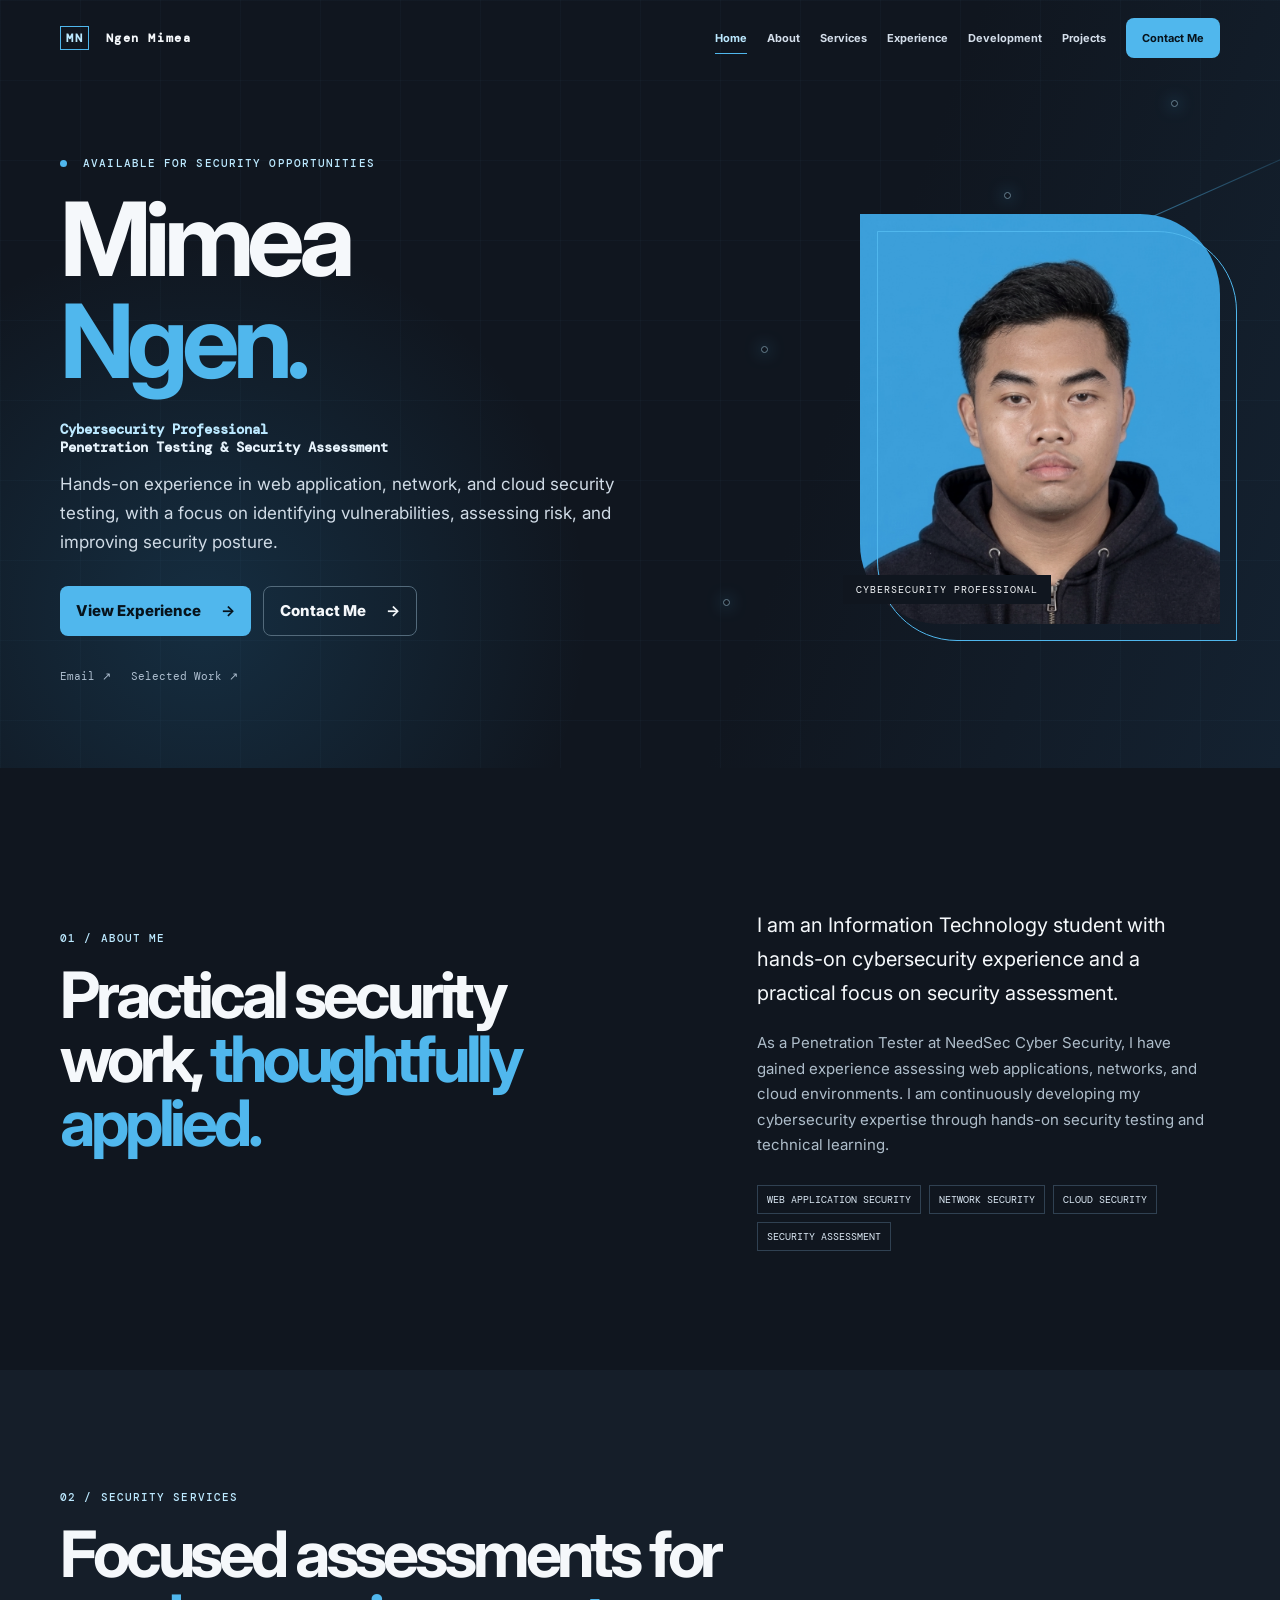
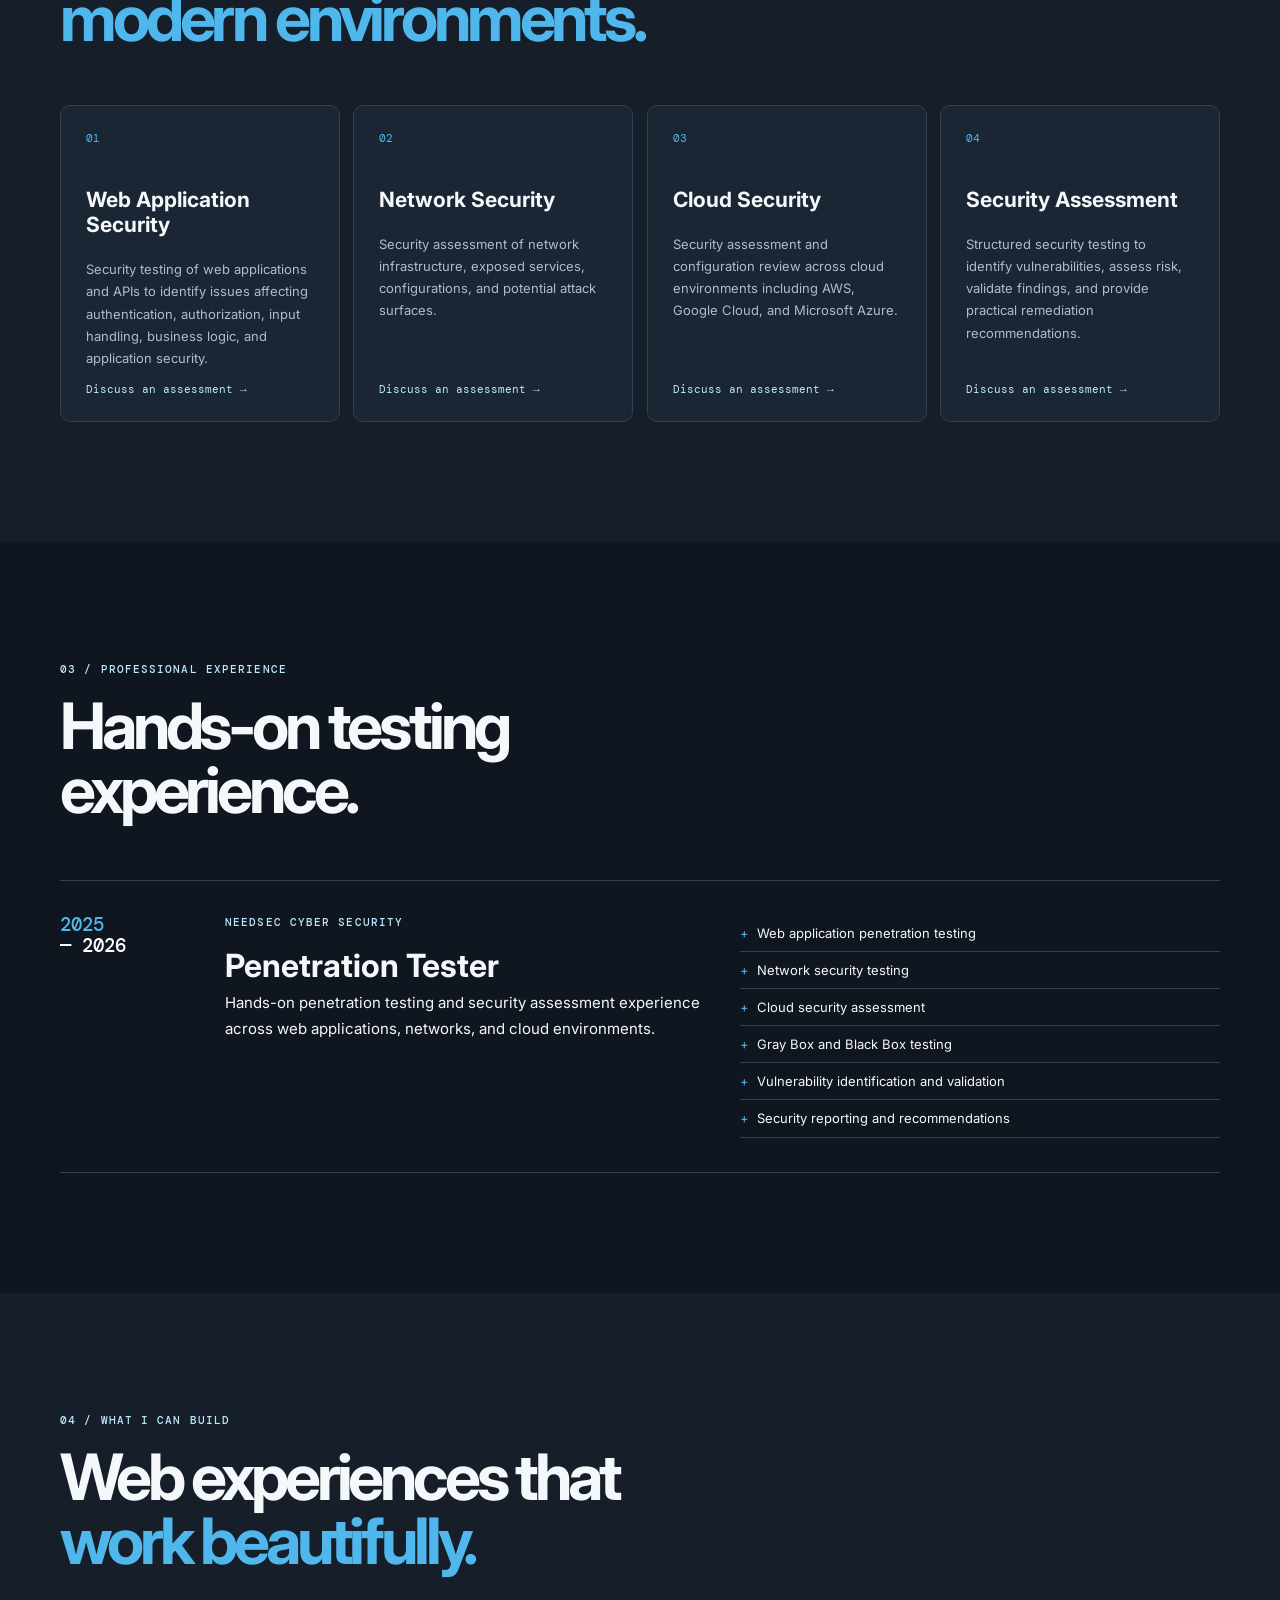
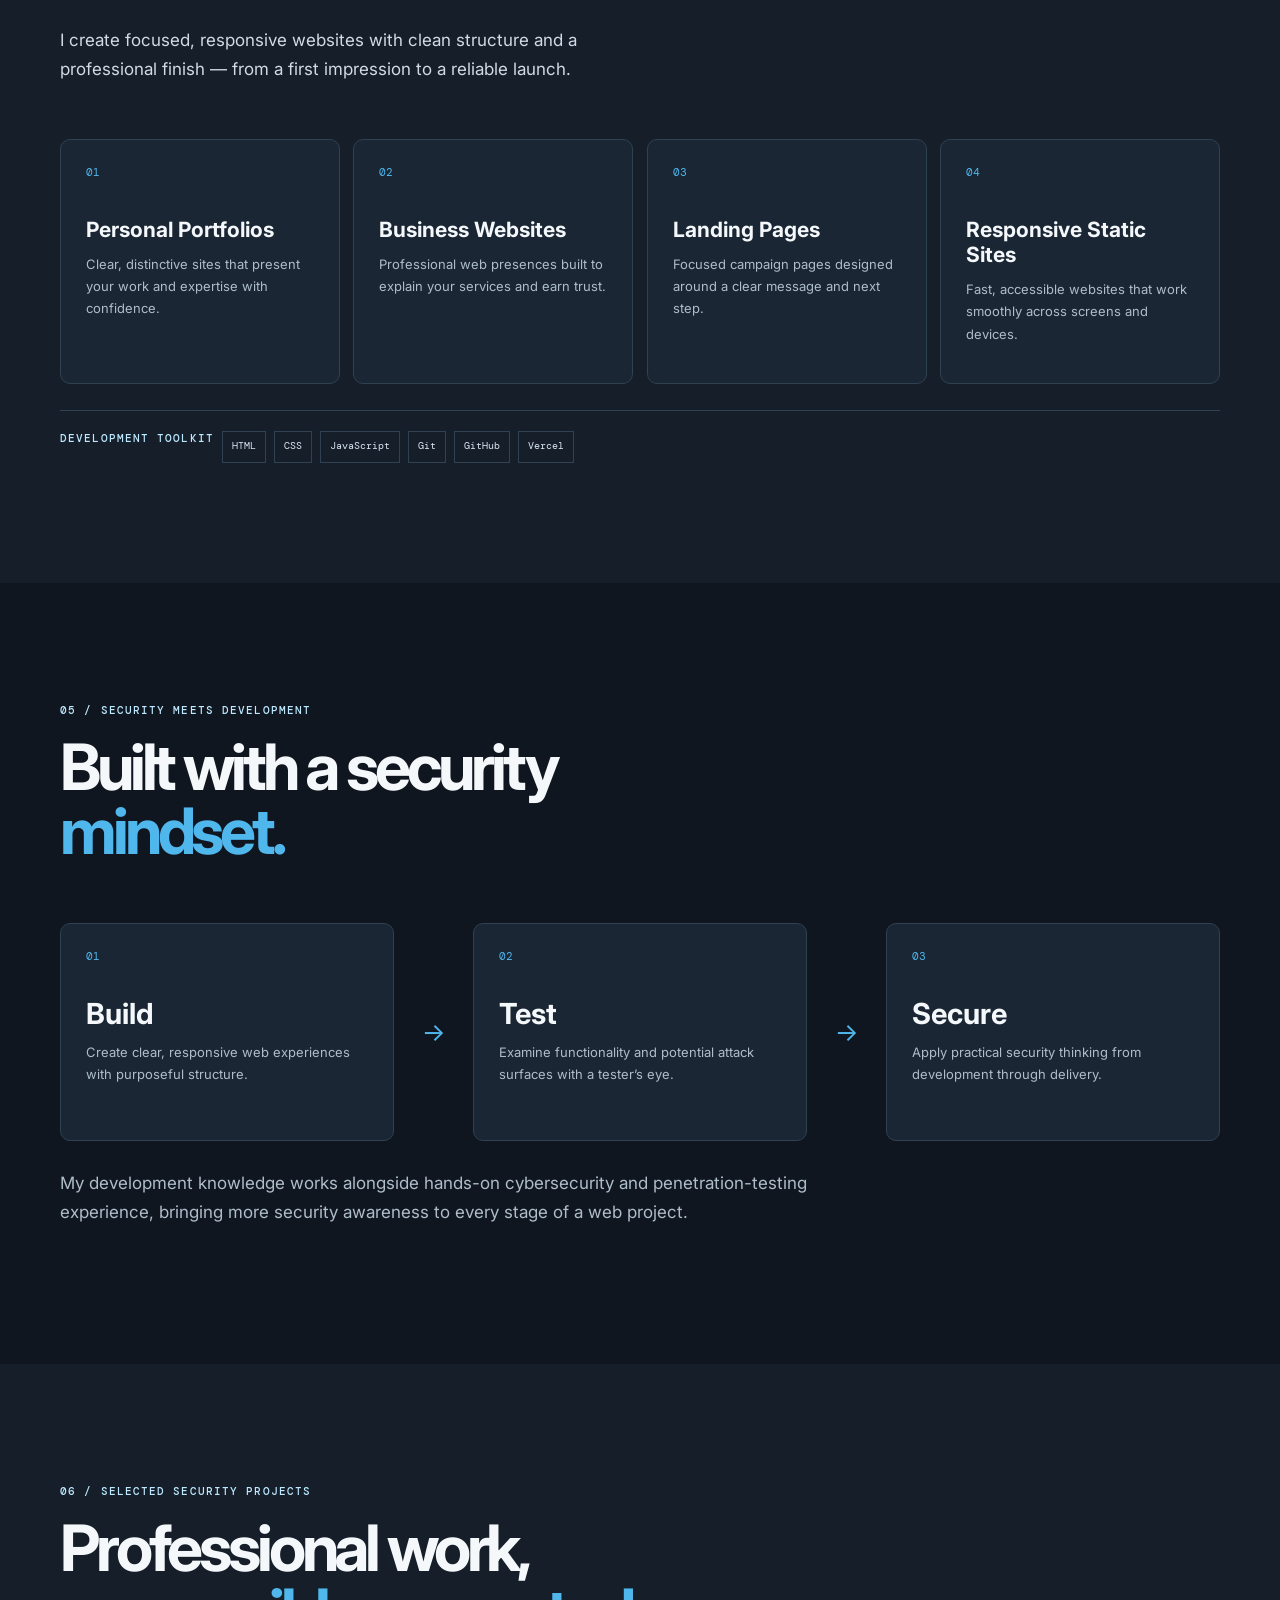
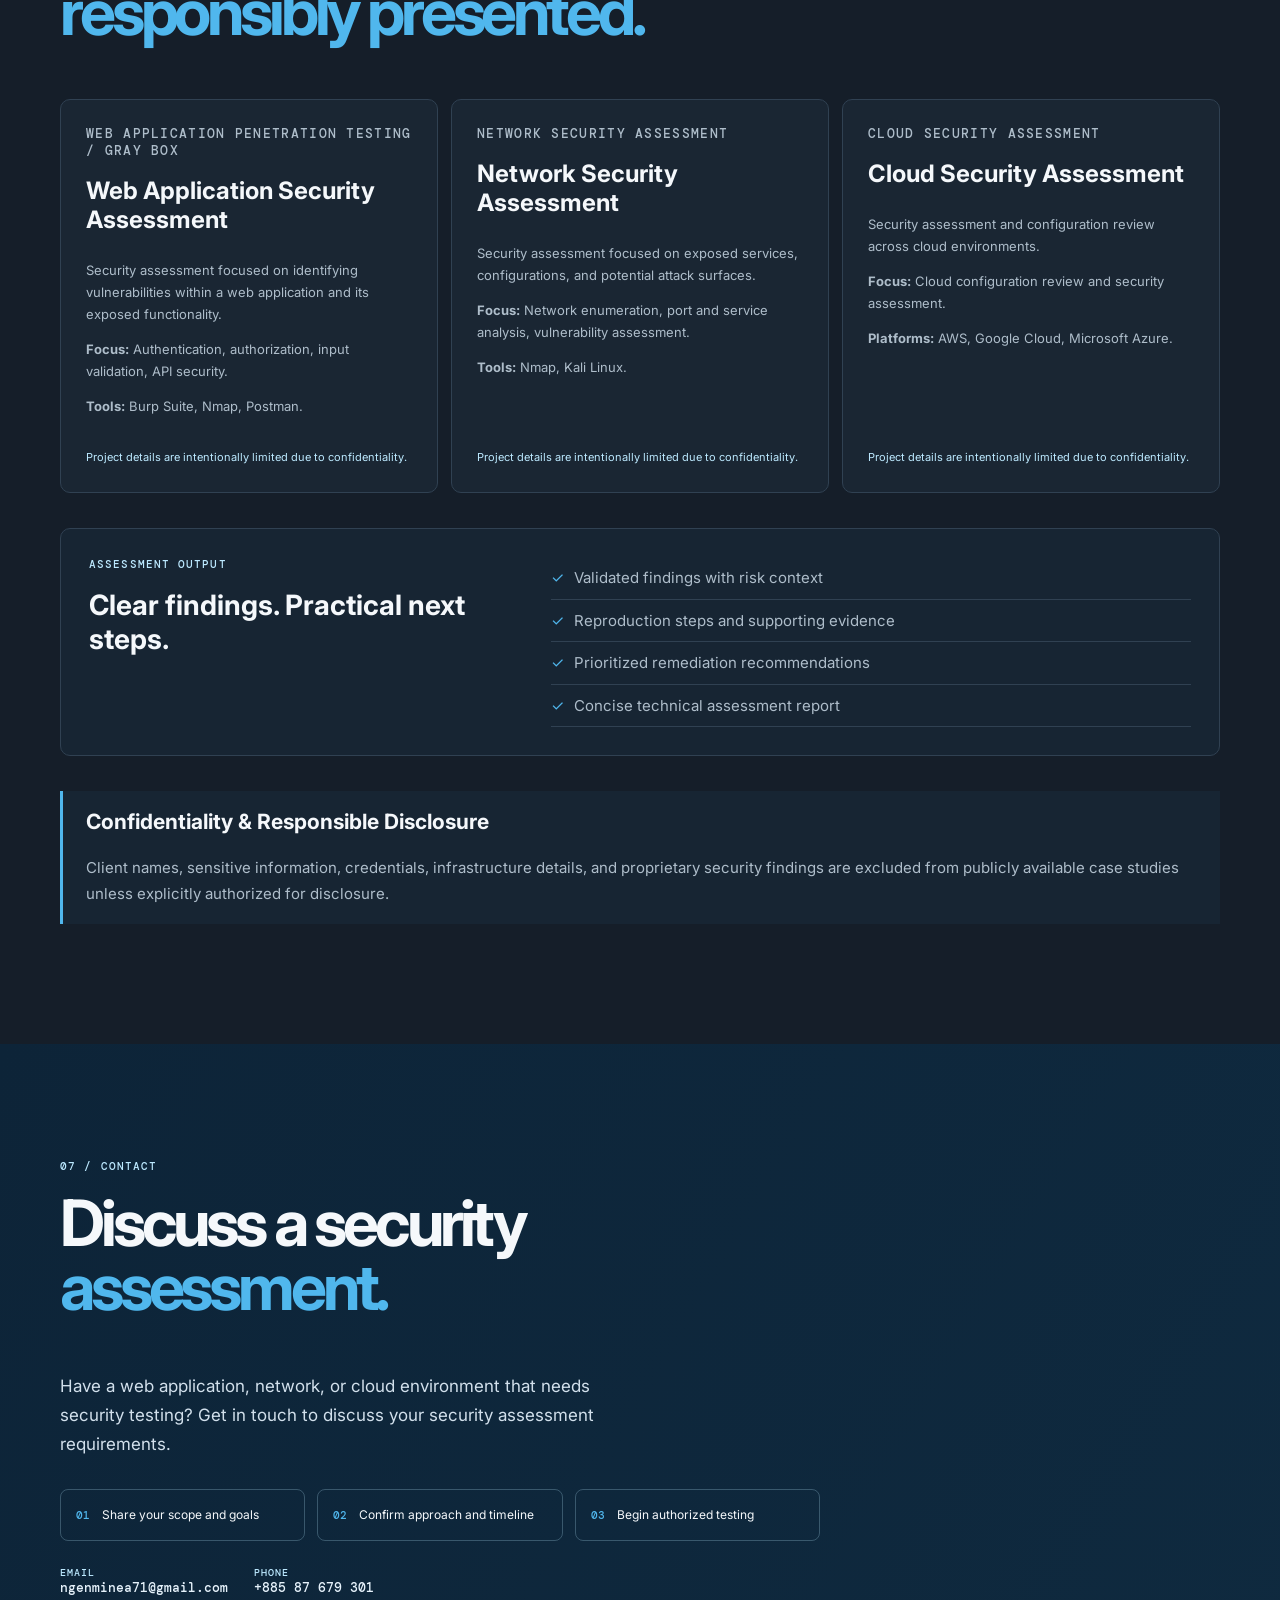
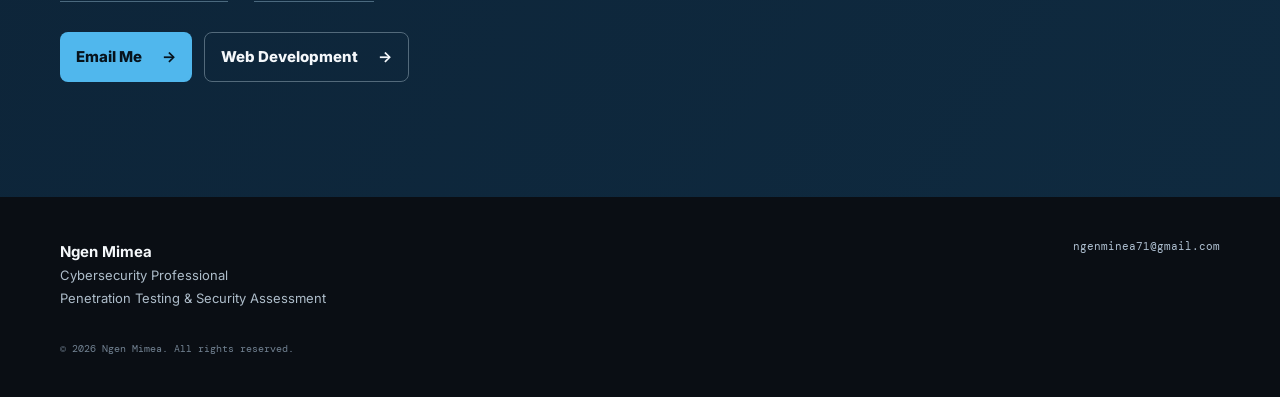
==== commit 960186a6: "add more comand" ====
--- a/index.html
+++ b/index.html
@@ -7,6 +7,15 @@
       name="description"
       content="Ngen Mimea &mdash; Cybersecurity Professional specialising in penetration testing and security assessment."
     />
+    <meta name="theme-color" content="#10161f" />
+    <meta property="og:type" content="website" />
+    <meta property="og:title" content="Ngen Mimea | Cybersecurity Professional" />
+    <meta
+      property="og:description"
+      content="Penetration testing and security assessment for web applications, networks, and cloud environments."
+    />
+    <meta property="og:image" content="assets/minea-ngen-portrait.jpg" />
+    <meta name="twitter:card" content="summary_large_image" />
     <title>Ngen Mimea | Cybersecurity Professional</title>
     <link rel="preconnect" href="https://fonts.googleapis.com" />
     <link rel="preconnect" href="https://fonts.gstatic.com" crossorigin />
@@ -74,6 +83,10 @@
             <img
               src="assets/minea-ngen-portrait.jpg"
               alt="Ngen Mimea, Cybersecurity Professional"
+              width="1024"
+              height="1050"
+              fetchpriority="high"
+              decoding="async"
             />
             <figcaption><i></i> CYBERSECURITY PROFESSIONAL</figcaption>
           </figure>
@@ -335,6 +348,18 @@
               >
             </article>
           </div>
+          <div class="deliverables reveal" aria-labelledby="deliverables-title">
+            <div>
+              <p class="eyebrow">ASSESSMENT OUTPUT</p>
+              <h3 id="deliverables-title">Clear findings. Practical next steps.</h3>
+            </div>
+            <ul>
+              <li>Validated findings with risk context</li>
+              <li>Reproduction steps and supporting evidence</li>
+              <li>Prioritized remediation recommendations</li>
+              <li>Concise technical assessment report</li>
+            </ul>
+          </div>
           <aside class="notice reveal">
             <h3>Confidentiality &amp; Responsible Disclosure</h3>
             <p>
@@ -355,6 +380,11 @@
             security testing? Get in touch to discuss your security assessment
             requirements.
           </p>
+          <ol class="contact-steps" aria-label="What happens next">
+            <li><b>01</b><span>Share your scope and goals</span></li>
+            <li><b>02</b><span>Confirm approach and timeline</span></li>
+            <li><b>03</b><span>Begin authorized testing</span></li>
+          </ol>
           <div class="contact-details">
             <a href="mailto:ngenminea71@gmail.com"
               ><span>Email</span> ngenminea71@gmail.com</a
--- a/css/style.css
+++ b/css/style.css
@@ -23,6 +23,14 @@
   font: 15px/1.7 var(--sans);
   overflow-x: hidden;
 }
+a:focus-visible,
+button:focus-visible {
+  outline: 3px solid var(--soft);
+  outline-offset: 4px;
+}
+button {
+  font: inherit;
+}
 .container {
   width: min(1160px, calc(100% - 44px));
   margin: auto;
@@ -51,6 +59,8 @@
   height: 100%;
   width: 0;
   background: var(--blue);
+  box-shadow: 0 0 12px var(--blue);
+  transition: width 0.1s linear;
 }
 .site-header {
   position: fixed;
@@ -83,6 +93,7 @@
   color: var(--soft);
   padding: 3px 5px;
   margin-right: 8px;
+  animation: brand-pulse 3s ease-in-out infinite;
 }
 .nav-links {
   display: flex;
@@ -90,10 +101,28 @@
   gap: 20px;
 }
 .nav-links a {
+  position: relative;
   color: #d4deea;
   text-decoration: none;
   font-size: 11px;
   font-weight: 700;
+}
+.nav-links a:not(.nav-cta):after {
+  content: "";
+  position: absolute;
+  right: 0;
+  bottom: -7px;
+  left: 0;
+  height: 1px;
+  background: var(--blue);
+  transform: scaleX(0);
+  transform-origin: right;
+  transition: transform 0.25s ease;
+}
+.nav-links a:not(.nav-cta):hover:after,
+.nav-links a:not(.nav-cta).active:after {
+  transform: scaleX(1);
+  transform-origin: left;
 }
 .nav-links a:hover,
 .nav-links a.active {
@@ -117,6 +146,12 @@
   transform: translateY(-3px);
   box-shadow: 0 10px 25px rgba(80, 183, 237, 0.2);
 }
+.button b {
+  transition: transform 0.2s ease;
+}
+.button:hover b {
+  transform: translateX(4px);
+}
 .button.outline {
   background: transparent;
   color: var(--ink) !important;
@@ -128,6 +163,7 @@
   padding: 7px 3px;
   border: 0;
   background: none;
+  cursor: pointer;
 }
 .menu-toggle span {
   display: block;
@@ -165,6 +201,7 @@
     linear-gradient(rgba(98, 165, 203, 0.07) 1px, transparent 1px),
     linear-gradient(90deg, rgba(98, 165, 203, 0.07) 1px, transparent 1px);
   background-size: 80px 80px;
+  animation: grid-drift 18s linear infinite;
 }
 .network:before {
   content: "";
@@ -175,6 +212,7 @@
   right: -100px;
   background: linear-gradient(90deg, transparent, var(--blue), transparent);
   transform: rotate(-24deg);
+  animation: scan-line 7s ease-in-out infinite;
 }
 .network i {
   position: absolute;
@@ -192,18 +230,22 @@
 .network i:nth-child(2) {
   top: 45%;
   right: 40%;
+  animation-delay: 0.6s;
 }
 .network i:nth-child(3) {
   top: 70%;
   right: 14%;
+  animation-delay: 1.2s;
 }
 .network i:nth-child(4) {
   top: 78%;
   right: 43%;
+  animation-delay: 1.8s;
 }
 .network i:nth-child(5) {
   top: 13%;
   right: 8%;
+  animation-delay: 2.4s;
 }
 .hero-grid,
 .two-col {
@@ -226,6 +268,7 @@
   margin-right: 8px;
   border-radius: 50%;
   background: var(--blue);
+  animation: status-blink 2s ease-in-out infinite;
 }
 h1,
 h2,
@@ -287,15 +330,20 @@
 .portrait {
   margin: 0;
   position: relative;
+  width: min(100%, 360px);
+  justify-self: end;
 }
 .portrait img {
   display: block;
   width: 100%;
-  aspect-ratio: 4/5;
+  height: 410px;
   object-fit: cover;
-  object-position: center 20%;
+  object-position: center 18%;
   border-radius: 0 80px 0 80px;
   filter: saturate(0.8);
+  transition:
+    transform 0.6s ease,
+    filter 0.6s ease;
 }
 .portrait:after {
   content: "";
@@ -303,6 +351,11 @@
   inset: 17px -17px -17px 17px;
   border: 1px solid var(--blue);
   border-radius: 0 80px 0 80px;
+  animation: frame-glow 4s ease-in-out infinite;
+}
+.portrait:hover img {
+  filter: saturate(1.05);
+  transform: scale(1.025);
 }
 .portrait figcaption {
   position: absolute;
@@ -341,6 +394,16 @@
   padding: 7px 9px;
   color: #dbe8f4;
   font: 10px var(--mono);
+  transition:
+    transform 0.2s ease,
+    border-color 0.2s ease,
+    background-color 0.2s ease;
+}
+.focus span:hover,
+.tech-stack span:hover {
+  border-color: var(--blue);
+  background: rgba(80, 183, 237, 0.08);
+  transform: translateY(-3px);
 }
 .service-grid,
 .build-grid {
@@ -353,13 +416,35 @@
 .build-card,
 .project-grid article,
 .security-flow > div {
+  position: relative;
   display: flex;
   flex-direction: column;
   padding: 25px;
   border: 1px solid var(--line);
   border-radius: 10px;
   background: var(--card);
-  transition: 0.25s;
+  isolation: isolate;
+  overflow: hidden;
+  transition:
+    transform 0.3s ease,
+    border-color 0.3s ease,
+    box-shadow 0.3s ease;
+}
+.service-grid article:before,
+.build-card:before,
+.project-grid article:before,
+.security-flow > div:before {
+  content: "";
+  position: absolute;
+  inset: 0;
+  z-index: -1;
+  background: radial-gradient(
+    circle at 100% 0,
+    rgba(80, 183, 237, 0.16),
+    transparent 42%
+  );
+  opacity: 0;
+  transition: opacity 0.3s ease;
 }
 .service-grid article {
   min-height: 300px;
@@ -371,6 +456,12 @@
   transform: translateY(-6px);
   border-color: #4d7c99;
   box-shadow: 0 15px 30px rgba(3, 9, 15, 0.2);
+}
+.service-grid article:hover:before,
+.build-card:hover:before,
+.project-grid article:hover:before,
+.security-flow > div:hover:before {
+  opacity: 1;
 }
 .service-grid span,
 .build-card span,
@@ -459,6 +550,7 @@
   color: var(--blue);
   font-size: 25px;
   font-style: normal;
+  animation: arrow-nudge 1.8s ease-in-out infinite;
 }
 .security-note {
   max-width: 800px;
@@ -484,6 +576,36 @@
   color: var(--soft);
   font-size: 11px;
 }
+.deliverables {
+  display: grid;
+  grid-template-columns: 0.8fr 1.2fr;
+  gap: 35px;
+  margin-top: 35px;
+  padding: 28px;
+  border: 1px solid var(--line);
+  border-radius: 10px;
+  background: #172533;
+}
+.deliverables h3 {
+  margin-bottom: 0;
+  font-size: 28px;
+}
+.deliverables ul,
+.contact-steps {
+  margin: 0;
+  padding: 0;
+  list-style: none;
+}
+.deliverables li {
+  padding: 8px 0;
+  border-bottom: 1px solid var(--line);
+  color: var(--muted);
+}
+.deliverables li::before {
+  content: "\2713";
+  margin-right: 10px;
+  color: var(--blue);
+}
 .notice {
   margin-top: 35px;
   padding: 18px 23px;
@@ -497,6 +619,8 @@
 .contact {
   padding: 115px 0;
   background: linear-gradient(120deg, #0d2438, #102d43);
+  background-size: 150% 150%;
+  animation: contact-shift 10s ease-in-out infinite;
 }
 .contact > div > p:not(.eyebrow) {
   max-width: 580px;
@@ -508,6 +632,101 @@
   flex-wrap: wrap;
   gap: 10px 26px;
   margin-top: 25px;
+}
+.contact-steps {
+  display: grid;
+  grid-template-columns: repeat(3, 1fr);
+  gap: 12px;
+  max-width: 760px;
+  margin-top: 30px;
+}
+.contact-steps li {
+  display: flex;
+  gap: 12px;
+  align-items: center;
+  padding: 15px;
+  border: 1px solid rgba(188, 233, 255, 0.25);
+  border-radius: 8px;
+}
+.contact-steps b {
+  color: var(--blue);
+  font: 500 11px var(--mono);
+}
+.contact-steps span {
+  font-size: 12px;
+}
+
+/* Secondary pages */
+.inner-page {
+  min-height: 100vh;
+}
+.inner-page .site-header {
+  background: rgba(16, 22, 31, 0.94);
+  border-color: var(--line);
+}
+.inner-hero,
+.inner-contact {
+  min-height: calc(100vh - 130px);
+  padding: 150px 0 90px;
+}
+.inner-hero > .container > p:not(.eyebrow) {
+  max-width: 760px;
+  color: var(--muted);
+  font-size: 18px;
+}
+.education-grid,
+.experience-card {
+  display: grid;
+  grid-template-columns: 0.65fr 1fr 1fr;
+  gap: 35px;
+  padding: 32px 0;
+  border-block: 1px solid var(--line);
+}
+.education-year,
+.mono,
+.project-type,
+.card-number {
+  color: var(--blue);
+  font: 500 11px var(--mono);
+  letter-spacing: 0.08em;
+}
+.skills-grid,
+.projects-grid {
+  display: grid;
+  grid-template-columns: repeat(2, 1fr);
+  gap: 14px;
+  margin-top: 50px;
+}
+.skill-card,
+.project-card {
+  padding: 28px;
+  border: 1px solid var(--line);
+  border-radius: 10px;
+  background: var(--card);
+}
+.skill-card li,
+.responsibilities li {
+  color: var(--muted);
+}
+.contact-links {
+  display: grid;
+  gap: 12px;
+  max-width: 650px;
+  margin-top: 30px;
+}
+.contact-links a {
+  padding: 16px;
+  border: 1px solid var(--line);
+  color: var(--ink);
+  text-decoration: none;
+}
+.inner-page footer .container {
+  display: flex;
+  flex-wrap: wrap;
+  justify-content: space-between;
+  gap: 12px;
+  color: var(--muted);
+  font-size: 12px;
 }
 .contact-details a {
   padding-bottom: 5px;
@@ -566,16 +785,71 @@
 .reveal {
   opacity: 0;
   transform: translateY(24px);
-  transition: 0.65s;
+  transition:
+    opacity 0.7s ease,
+    transform 0.7s cubic-bezier(0.2, 0.7, 0.2, 1);
+  will-change: opacity, transform;
 }
 .reveal.visible {
   opacity: 1;
   transform: none;
+}
+.reveal.delay-1 {
+  transition-delay: 0.1s;
+}
+.reveal.delay-2 {
+  transition-delay: 0.2s;
+}
+.reveal.delay-3 {
+  transition-delay: 0.3s;
 }
 @keyframes pulse {
   50% {
     transform: scale(1.3);
     opacity: 0.5;
+  }
+}
+@keyframes brand-pulse {
+  50% {
+    box-shadow: 0 0 14px rgba(80, 183, 237, 0.55);
+  }
+}
+@keyframes status-blink {
+  50% {
+    box-shadow: 0 0 11px var(--blue);
+    opacity: 0.5;
+  }
+}
+@keyframes grid-drift {
+  to {
+    background-position: 80px 80px;
+  }
+}
+@keyframes scan-line {
+  50% {
+    opacity: 0.25;
+    transform: translateX(-100px) rotate(-24deg);
+  }
+}
+@keyframes frame-glow {
+  50% {
+    border-color: var(--soft);
+    box-shadow: 0 0 20px rgba(80, 183, 237, 0.22);
+  }
+}
+@keyframes arrow-nudge {
+  50% {
+    transform: translateX(6px);
+  }
+}
+@keyframes arrow-nudge-down {
+  50% {
+    transform: rotate(90deg) translateX(6px);
+  }
+}
+@keyframes contact-shift {
+  50% {
+    background-position: 100% 50%;
   }
 }
 @media (max-width: 950px) {
@@ -585,7 +859,11 @@
     gap: 45px;
   }
   .portrait {
-    max-width: 420px;
+    max-width: 340px;
+    justify-self: start;
+  }
+  .portrait img {
+    height: 380px;
   }
   .service-grid,
   .build-grid {
@@ -601,9 +879,14 @@
   .security-flow > i {
     transform: rotate(90deg);
     text-align: center;
+    animation-name: arrow-nudge-down;
   }
   .project-grid {
     grid-template-columns: 1fr 1fr;
+  }
+  .education-grid,
+  .experience-card {
+    grid-template-columns: 1fr;
   }
 }
 @media (max-width: 700px) {
@@ -667,11 +950,22 @@
   .portrait {
     width: calc(100% - 17px);
   }
+  .portrait img {
+    height: 340px;
+  }
   .service-grid,
   .build-grid,
-  .project-grid {
+  .project-grid,
+  .skills-grid,
+  .projects-grid,
+  .contact-steps,
+  .deliverables {
     grid-template-columns: 1fr;
     margin-top: 38px;
+  }
+  .inner-hero,
+  .inner-contact {
+    padding: 112px 0 70px;
   }
   .service-grid article {
     min-height: 250px;
@@ -700,6 +994,7 @@
   *:before,
   *:after {
     animation-duration: 0.01ms !important;
+    animation-iteration-count: 1 !important;
     transition-duration: 0.01ms !important;
   }
   .reveal {
